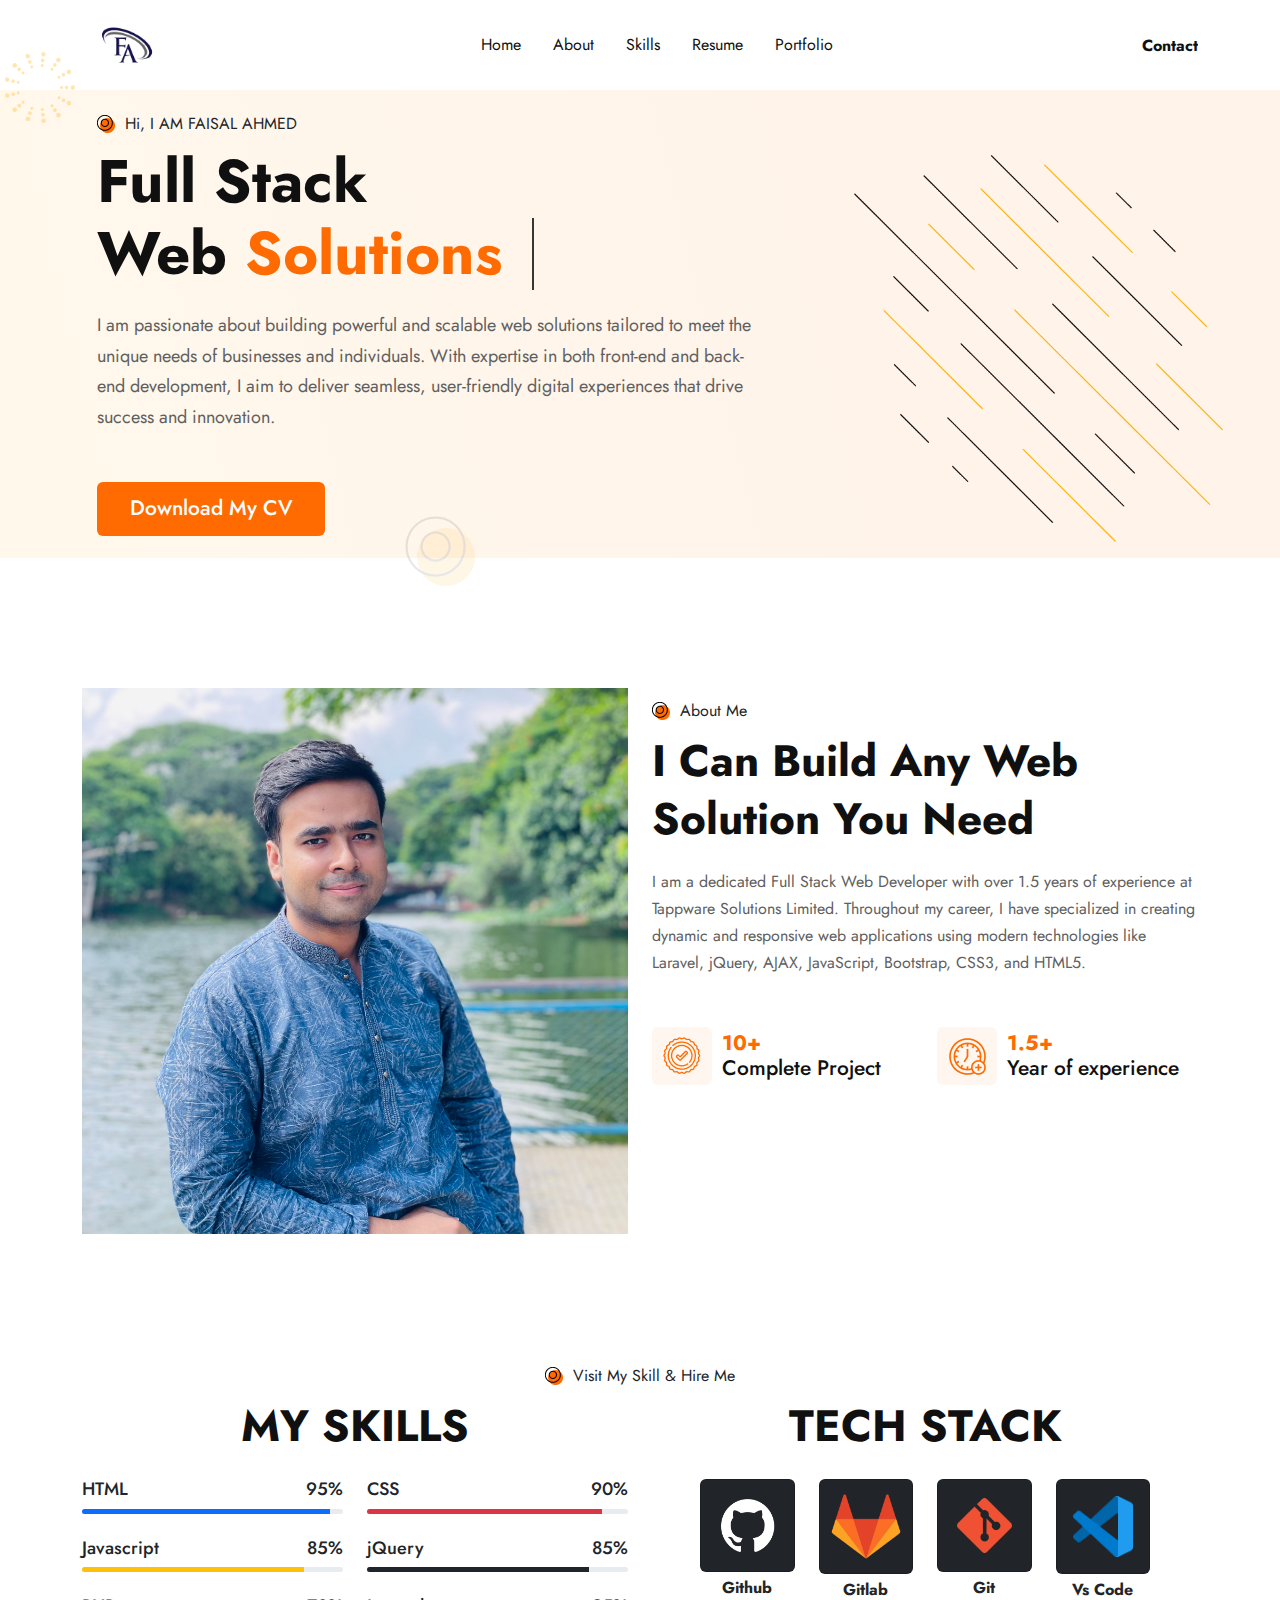
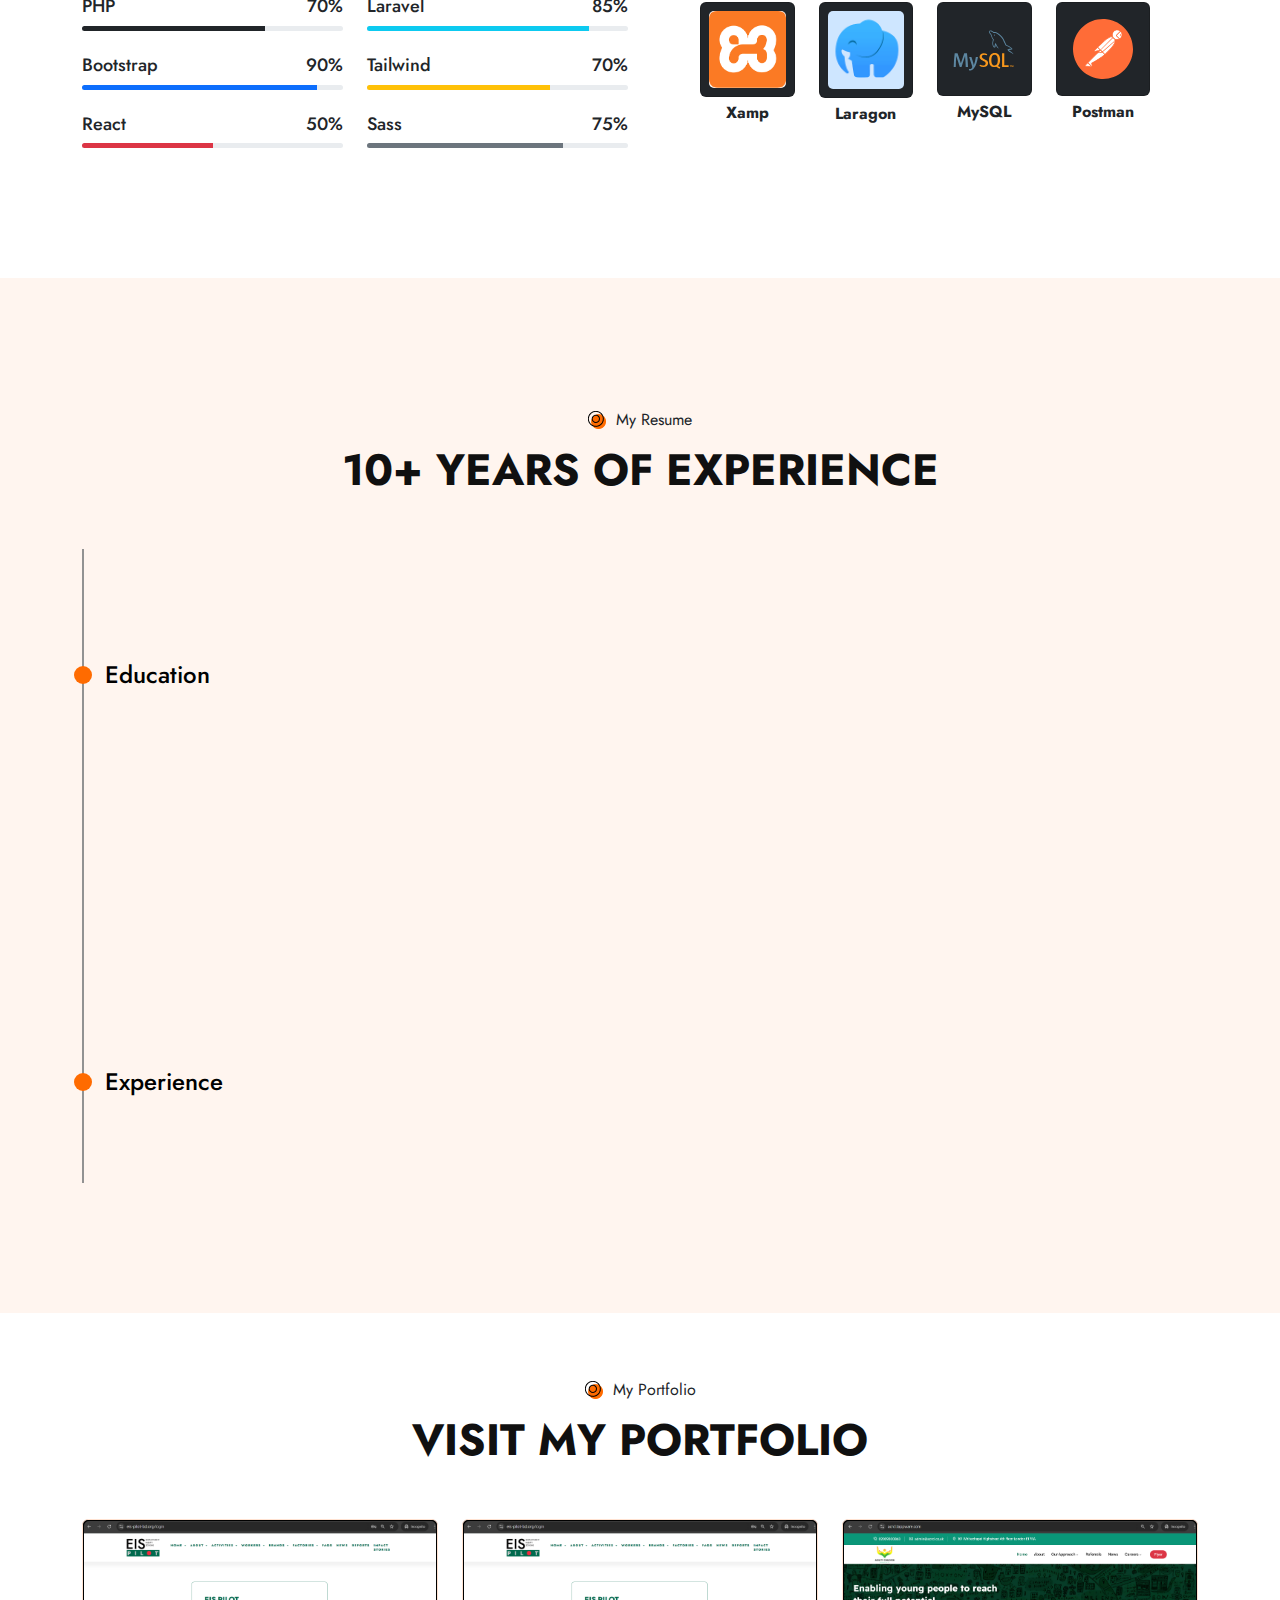
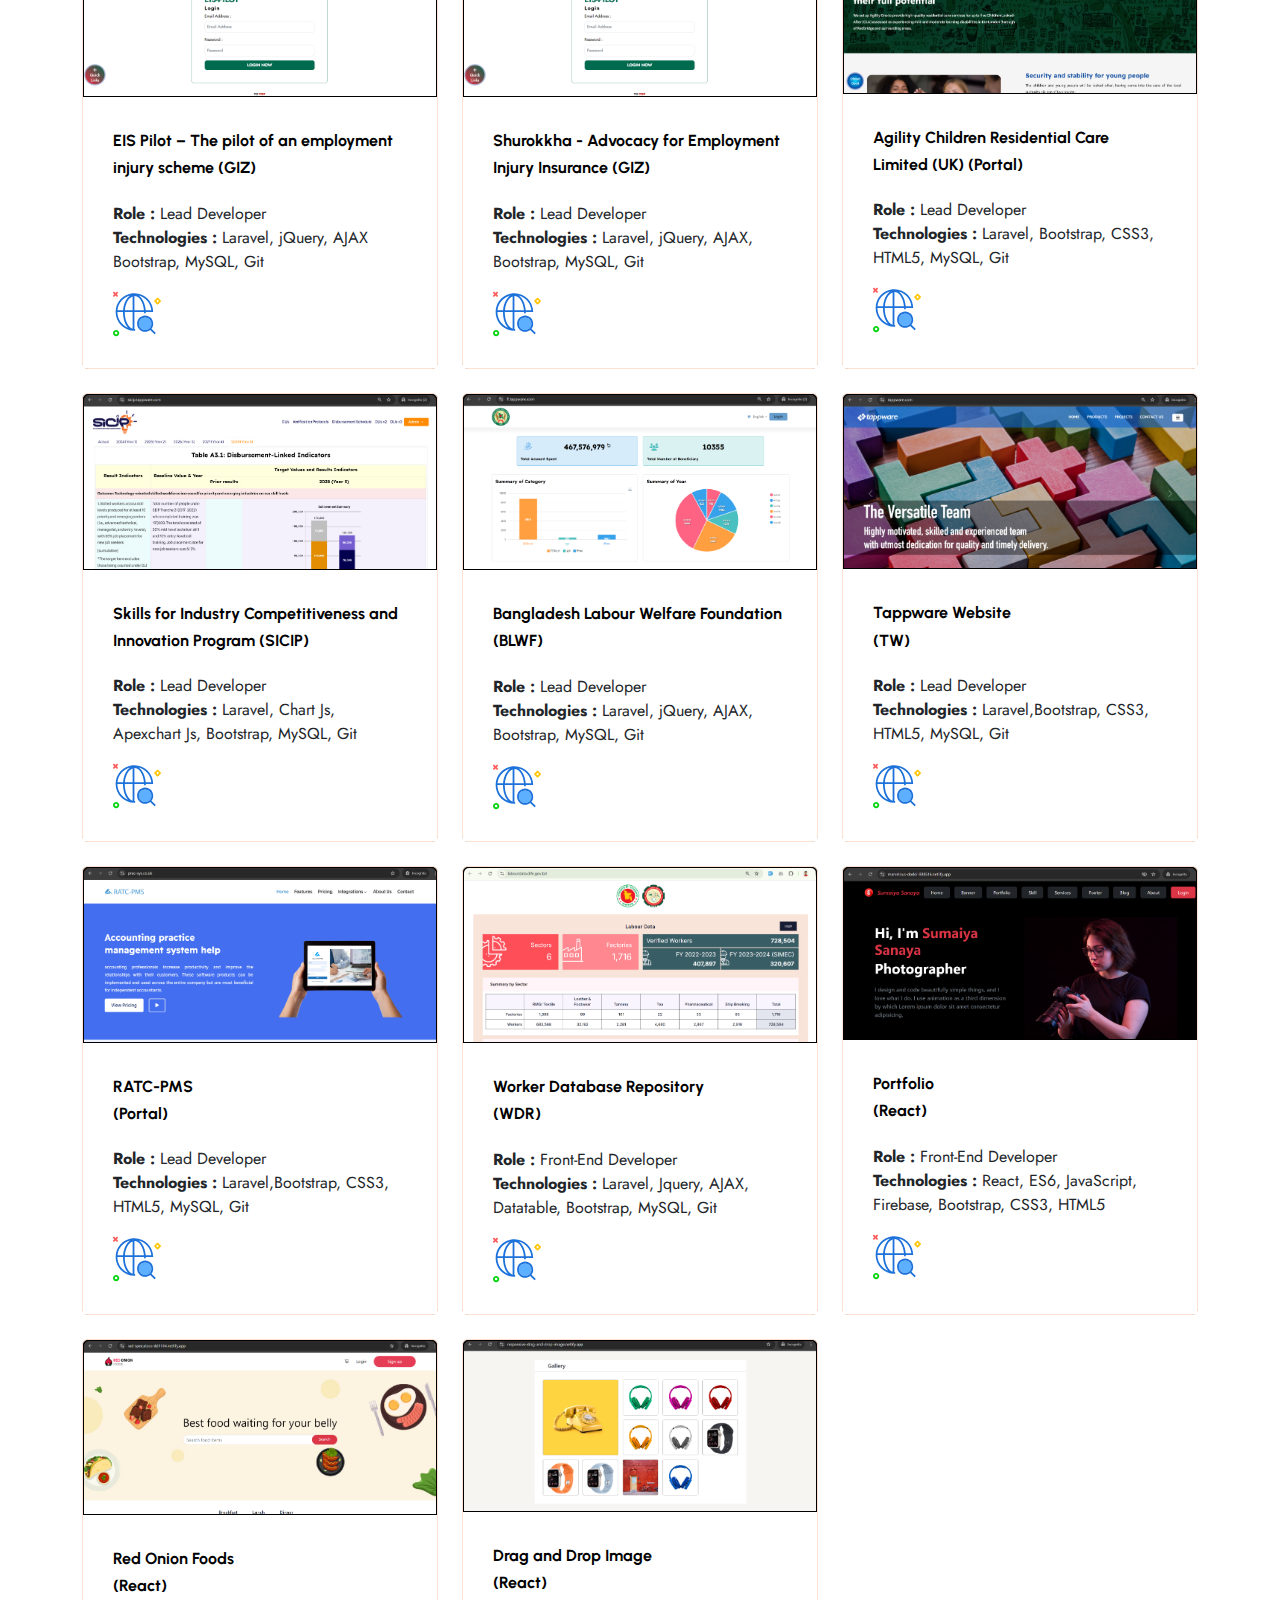
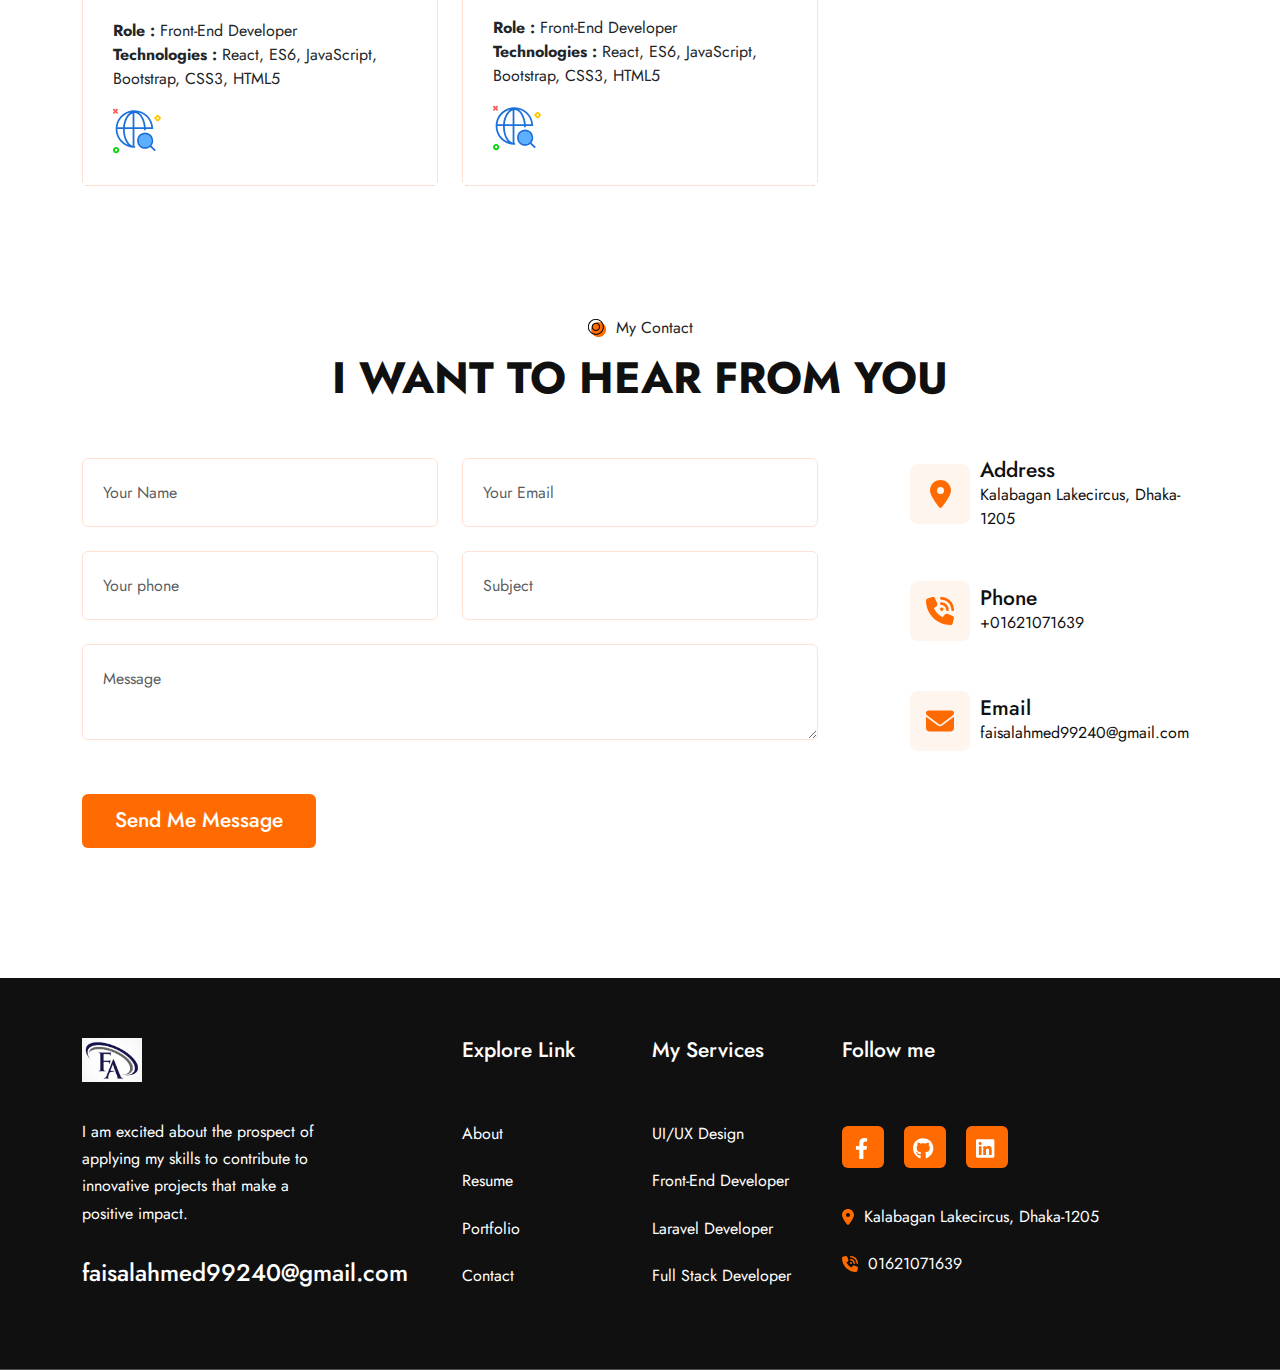
==== index.html @ 0bed949d "first commit" ====
<!DOCTYPE html>
<html lang="en">

<meta http-equiv="content-type" content="text/html;charset=utf-8" />

<head>
	<meta charset="UTF-8">
	<meta http-equiv="X-UA-Compatible" content="IE=edge">
	<meta name="viewport"
		content="width=device-width, user-scalable=no, initial-scale=1.0, maximum-scale=1.0, minimum-scale=1.0">
	<title>Faisal Ahmed</title>
	<!-- Favicon -->
	<link rel="icon" type="image/x-icon" href="/img/logo_v4.jpg">
	<!-- Fonts (google font) -->
	<link rel="preconnect" href="https://fonts.googleapis.com/">
	<link rel="preconnect" href="https://fonts.gstatic.com/" crossorigin>
	<link
		href="https://fonts.googleapis.com/css2?family=Jost:wght@200;300;400;500;600;700;800;900&amp;family=Urbanist:wght@400;500;600;700&amp;display=swap"
		rel="stylesheet">
	<!-- Bootstrap Stylesheet -->
	<link rel="stylesheet" href="css/bootstrap.min.css">
	<!-- Magnific-popup stylesheet -->
	<link rel="stylesheet" href="css/magnific-popup.css">
	<!-- Owl Carousel stylesheet -->
	<link rel="stylesheet" href="css/owl.carousel.css">
	<!-- Owl theme stylesheet -->
	<link rel="stylesheet" href="css/owl.theme.default.min.css">
	<!-- Animated headline stylesheet -->
	<link rel="stylesheet" href="css/jquery.animatedheadline.css">
	<!-- MeanMenu stylesheet -->
	<link rel="stylesheet" href="css/meanmenu.min.css">
	<!-- Imgal stylesheet -->
	<link rel="stylesheet" href="css/imgal.min.css">
	<!-- font awesome stylesheet -->
	<link rel="stylesheet" href="css/all.min.css">
	<!-- AOS stylesheet -->
	<link rel="stylesheet" href="css/aos.css">
	<!-- Normalize CSS -->
	<link rel="stylesheet" href="css/normalize.css">
	<!-- Main stylesheet -->
	<link rel="stylesheet" href="css/style.css">
	<!-- Responsive stylesheet -->
	<link rel="stylesheet" href="css/responsive.css">
</head>

<body class="home-one-body">
	<main class="home overflow-x-hidden">
		<!-- start header -->
		<header class="bg-white header">
			<!-- mobile header nav -->
			<div class="mobile-menu d-block d-md-none">
				<nav>
					<ul class="menu">
						<li><a href="#home">Home</a>
						</li>
						<li><a href="#about">About</a></li>
						<li><a href="#skills">Skills</a>
						</li>
						<li><a href="#resume">Resume</a></li>
						<li><a href="#portfolio">Portfolio</a>
						</li>
						<!-- <li><a href="#testimonial">Testimonial</a>
						</li>
						<li><a href="#blog">Blog</a>
						</li> -->
						<li><a href="#contact">Contact</a></li>
					</ul>
				</nav>
			</div>
			<div class="container d-none d-md-block">
				<div class="header-wrapper d-flex justify-content-between align-items-center">
					<div class="logo">
						<a href="index.html">
							<img src="img/logo_v5.png" alt="logo">
						</a>
					</div>
					<div class="header-menu-wrapper main-menu">
						<!-- nav menu -->
						<nav class="desktop-nav">
							<ul class="header-menu d-flex flex-row justify-content-center menu">
								<li class="px-2 px-lg-3 ">
									<a class="menu-link" href="#home">Home</a>
								</li>
								<li class="px-2 px-lg-3 ">
									<a class="menu-link" href="#about">About</a>
								</li>
								<li class="px-2 px-lg-3 ">
									<a class="menu-link" href="#skills">Skills</a>
								</li>
								<li class="px-2 px-lg-3 ">
									<a class="menu-link" href="#resume">Resume</a>
								</li>
								<li class="px-2 px-lg-3 ">
									<a class="menu-link" href="#portfolio">Portfolio</a>
								</li>
								<!-- <li class="px-2 px-lg-3 ">
									<a class="menu-link" href="#testimonial">Testimonial</a>
								</li>
								<li class="px-2 px-lg-3 ">
									<a class="menu-link" href="#blog">Blog</a>
								</li> -->
							</ul>
						</nav>
					</div>
					<!-- header button -->
					<div class="header-btn-wrapper">
						<a class="btn orange-btn btn_effect" href="#contact">
							<span class="z-1 position-relative">contact</span>
						</a>
					</div>
				</div>
			</div>
		</header>
		<!-- end header -->
		<!-- start banner -->
		<section class="home-banner position-relative">
			<div class="container-fluid custom-container">
				<div class="row">
					<div class="col-12">
						<div class="home-banner-wrapper row align-items-center">
							<div class="col-12 col-lg-6 col-xl-7 home-banner-text-col position-relative">
								<div class="sub-heading d-flex align-items-center">
									<img src="img/orangeDot.png" alt="orange-dot">
									<p>Hi, I AM FAISAL AHMED</p>
								</div>
								<div class="animate-heading">
									<h1 class="black-color h1 home-one-title ah-headline">Full Stack <br> Web <span
											class="orange-color"><span class="ah-words-wrapper">
												<b class="is-visible"> Solutions</b>
												<b>Developer</b>
											</span></span>
										<br>
									</h1>
								</div>
								<p class="h5 line-height-7 mt-20 secondary-black fw-400">
									I am passionate about building powerful and scalable web solutions tailored to meet
									the unique needs of businesses and individuals. With expertise in both front-end and
									back-end development, I aim to deliver seamless, user-friendly digital experiences
									that drive success and innovation.
								</p>
								<a class="btn_effect btn home-banner-btn orange-btn mt-50" href="/file/Faisal_Ahmed.pdf"
									download><span class="z-1 position-relative">Download My CV</span>
								</a>
								<div class="banner-particle-one-container">
									<img class="position-absolute banner-particle-one d-none d-lg-inline"
										src="img/particleOne.png" alt="banner particle one">
								</div>
								<div class="banner-particle-two-container">
									<img class="position-absolute banner-particle-two delay-one"
										src="img/particleTwo.png" alt="banner particle two">
								</div>
							</div>
							<div class="col-12 col-lg-6 col-xl-5 text-center position-relative home-banner-img-col">
								<div class="banner-particle-one-container">
									<img class="position-absolute banner-particle-one d-lg-none"
										src="img/particleOne.png" alt="banner particle one">
								</div>

								<img class="position-absolute home-banner-shape bg-move-3d"
									src="img/homeNannerShape.png" alt="banner-shape">
								<img class="img-fluid position-relative z-index-10 home-banner-img"
									src="img\bg-profile.png" alt="banner-image" style="opacity: 0;">
							</div>
						</div>
					</div>
				</div>
			</div>
		</section>
		<!-- end home-banner -->
		<!-- start about me -->
		<section id="about" class="about">
			<div class="container">
				<div class="row">
					<div class="col-12">
						<div class="row align-items-center">
							<div class="about-image-col col-12 col-lg-6 text-center">
								<div class="img-overlay mx-auto mx-lg-0">
									<img class="img-fluid" src="img\profile-picture.jpg" alt="about image">
								</div>
							</div>
							<div class="about-text-col col-12 col-lg-6">
								<div class="about-text-top">
									<div class="section-heading">
										<div class="sub-heading d-flex align-items-center">
											<img src="img/orangeDot.png" alt="orange-dot">
											<p>About Me</p>
										</div>
										<h2 class="black-color line-height-3 h2">
											I Can Build Any Web Solution You Need
										</h2>
									</div>
									<p class="secondary-black line-height-7 mt-20">
										I am a dedicated Full Stack Web Developer with over 1.5 years of experience at
										Tappware Solutions Limited. Throughout my career, I have specialized in creating
										dynamic and responsive web applications using modern technologies like Laravel,
										jQuery, AJAX, JavaScript, Bootstrap, CSS3, and HTML5.
									</p>
								</div>
								<div class="row row-mobile-margin gy-3 gy-sm-0 mt-50">
									<div class="col-12 col-sm-6 col-lg-6 d-flex align-items-center">
										<div class="mr-10">
											<img src="img/aboutIconOne.png" alt="about icon one">
										</div>
										<div class="about-complete-project">
											<h4 class="fw-700 orange-color h4"><span class="counter">10</span>+</h4>
											<h4 class="fw-500 black-color h4">Complete Project</h4>
										</div>
									</div>
									<div class="col-12 col-sm-6 col-lg-6 d-flex align-items-center">
										<div class="mr-10">
											<img src="img/aboutIconTwo.png" alt="about icon two">
										</div>
										<div class="about-years-experience">
											<h4 class="fw-700 orange-color h4"><span class="counter">1.5</span>+</h4>
											<h4 class="fw-500 black-color h4">Year of experience</h4>
										</div>
									</div>
								</div>
								<div data-aos="fade-up" data-aos-delay="0" data-aos-duration="1500"
									class="row flex-column row-mobile-margin mt-50">
									<div class="col-12 mb-0 mb-20 ">
										<div class="row">
											<div class="col-12 col-sm-6 col-lg-6">
												<div class="mb-20 d-flex align-items-center">
													<i class="fa-regular fa-square-check mr-10 h6 orange-color"></i>
													<p>Work simple and cline design</p>
												</div>
											</div>
											<div class="col-12 col-sm-6 col-lg-6">
												<div class="mb-20 d-flex align-items-center">
													<i class="fa-regular fa-square-check mr-10 h6 orange-color"></i>
													<p>Web Design Full stack</p>
												</div>
											</div>
										</div>
									</div>
									<div class="col-12">
										<div class="row">
											<div class="col-12 col-sm-6 col-lg-6">
												<div class="d-flex align-items-center mb-20">
													<i class="fa-regular fa-square-check mr-10 h6 orange-color"></i>
													<p>New idea and user friendly design</p>
												</div>
											</div>
											<div class="col-12 col-sm-6 col-lg-6">
												<div class="d-flex align-items-center">
													<i class="fa-regular fa-square-check mr-10 h6 orange-color"></i>
													<p>Unlimited Revisions</p>
												</div>
											</div>
										</div>
									</div>
								</div>
								<!-- <a data-aos="fade-up" data-aos-delay="100" data-aos-duration="1500"
									class="btn btn_effect home-banner-btn orange-btn mt-50" href="resume.html"><span
										class="position-relative z-1">Download My CV</span>
								</a> -->
							</div>
						</div>
					</div>
				</div>
			</div>
		</section>
		<!-- end about me -->
		<!-- start services -->
		<section id="skills" class="services">
			<div class="container">
				<div class="row">
					<div class="col-12">
						<div class="section-heading-middle">
							<div class="sub-heading d-flex align-items-center mx-auto">
								<img src="img/orangeDot.png" alt="orange-dot">
								<p>Visit My Skill & Hire Me</p>
							</div>

						</div>
						<!-- <div class="service-grid-container mt-50 row-mobile-margin">
							<div class="service-grid-item text-center">
								<img class="service-item-img" src="img/serviceOne.png" alt="service-img-one">
								<h3 class="h3 fw-500 service-item-heading black-color">UI/UX Design</h3>
								<p class="p service-item-paragraph secondary-black fw-400 line-height-7">
									Hen our power of choice is untrammelled and when nothing prevents our being able
								</p>
							</div>
							<div class="service-grid-item text-center">
								<img class="service-item-img" src="img/serviceTwo.png" alt="service-img-two">
								<h3 class="h3 fw-500 service-item-heading black-color">Mobile App</h3>
								<p class="p service-item-paragraph secondary-black fw-400 line-height-7">
									Hen our power of choice is untrammelled and when nothing prevents our being able
								</p>
							</div>
							<div class="service-grid-item text-center">
								<img class="service-item-img" src="img/serviceThree.png" alt="service-img-three">
								<h3 class="h3 fw-500 service-item-heading black-color">Graphic Design</h3>
								<p class="p service-item-paragraph secondary-black fw-400 line-height-7">
									Hen our power of choice is untrammelled and when nothing prevents our being able
								</p>
							</div>
							<div class="service-grid-item text-center">
								<img class="service-item-img" src="img/serviceFour.png" alt="service-img-four">
								<h3 class="h3 fw-500 service-item-heading black-color">Web Developer</h3>
								<p class="p service-item-paragraph secondary-black fw-400 line-height-7">
									Hen our power of choice is untrammelled and when nothing prevents our being able
								</p>
							</div>
							<div class="service-grid-item text-center">
								<img class="service-item-img" src="img/serviceFive.png" alt="service-img-five">
								<h3 class="h3 fw-500 service-item-heading black-color">SEO Optimisation</h3>
								<p class="p service-item-paragraph secondary-black fw-400 line-height-7">
									Hen our power of choice is untrammelled and when nothing prevents our being able
								</p>
							</div>
							<div class="service-grid-item text-center">
								<img class="service-item-img" src="img/serviceSix.png" alt="service-img-six">
								<h3 class="h3 fw-500 service-item-heading black-color">WordPress Developer</h3>
								<p class="p service-item-paragraph secondary-black fw-400 line-height-7">
									Hen our power of choice is untrammelled and when nothing prevents our being able
								</p>
							</div>
							<div class="service-grid-item text-center">
								<img class="service-item-img" src="img/serviceSeven.png" alt="service-img-seven">
								<h3 class="h3 fw-500 service-item-heading black-color">App Development</h3>
								<p class="p service-item-paragraph secondary-black fw-400 line-height-7">
									Hen our power of choice is untrammelled and when nothing prevents our being able
								</p>
							</div>
							<div class="service-grid-item text-center">
								<img class="service-item-img" src="img/serviceEight.png" alt="service-img-eight">
								<h3 class="h3 fw-500 service-item-heading black-color">Business Strategy</h3>
								<p class="p service-item-paragraph secondary-black fw-400 line-height-7">
									Hen our power of choice is untrammelled and when nothing prevents our being able
								</p>
							</div>
						</div> -->

					</div>
					<div class="col-lg-6">
						<h2 class="black-color line-height-3 h2 text-uppercase text-center">
							My Skills
						</h2>
						<div class="row">
							<div class="col-lg-6 mt-4">
								<h5 style="margin-bottom: .5rem;">HTML <span class="float-end">95%</span></h5>
								<div class="progress" style="height: 5px;">
									<div class="progress-bar" role="progressbar" aria-valuenow="95" aria-valuemin="0"
										aria-valuemax="100" style="width:95%">
										<span class="sr-only">95% Complete</span>
									</div>
								</div>
							</div>
							<div class="col-lg-6 mt-4">
								<h5 style="margin-bottom: .5rem;">CSS <span class="float-end">90%</span></h5>
								<div class="progress" style="height: 5px;">
									<div class="progress-bar bg-danger" role="progressbar" aria-valuenow="90"
										aria-valuemin="0" aria-valuemax="100" style="width:90%">
										<span class="sr-only">70% Complete</span>
									</div>
								</div>
							</div>
							<div class="col-lg-6 mt-4">
								<h5 style="margin-bottom: .5rem;">Javascript <span class="float-end">85%</span></h5>
								<div class="progress" style="height: 5px;">
									<div class="progress-bar bg-warning" role="progressbar" aria-valuenow="85"
										aria-valuemin="0" aria-valuemax="100" style="width:85%">
										<span class="sr-only">85% Complete</span>
									</div>
								</div>
							</div>
							<div class="col-lg-6 mt-4">
								<h5 style="margin-bottom: .5rem;">jQuery <span class="float-end">85%</span></h5>
								<div class="progress" style="height: 5px;">
									<div class="progress-bar  bg-dark" role="progressbar" aria-valuenow="85"
										aria-valuemin="0" aria-valuemax="100" style="width:85%">
										<span class="sr-only">85% Complete</span>
									</div>
								</div>
							</div>
							<div class="col-lg-6 mt-4">
								<h5 style="margin-bottom: .5rem;">PHP <span class="float-end">70%</span></h5>
								<div class="progress" style="height: 5px;">
									<div class="progress-bar  bg-dark" role="progressbar" aria-valuenow="70"
										aria-valuemin="0" aria-valuemax="100" style="width:70%">
										<span class="sr-only">70% Complete</span>
									</div>
								</div>
							</div>
							<div class="col-lg-6 mt-4">
								<h5 style="margin-bottom: .5rem;">Laravel <span class="float-end">85%</span></h5>
								<div class="progress" style="height: 5px;">
									<div class="progress-bar bg-info" role="progressbar" aria-valuenow="85"
										aria-valuemin="0" aria-valuemax="100" style="width:85%">
										<span class="sr-only">70% Complete</span>
									</div>
								</div>
							</div>
							<div class="col-lg-6 mt-4">
								<h5 style="margin-bottom: .5rem;">Bootstrap <span class="float-end">90%</span></h5>
								<div class="progress" style="height: 5px;">
									<div class="progress-bar" role="progressbar" aria-valuenow="90" aria-valuemin="0"
										aria-valuemax="100" style="width:90%">
										<span class="sr-only">70% Complete</span>
									</div>
								</div>
							</div>
							<div class="col-lg-6 mt-4">
								<h5 style="margin-bottom: .5rem;">Tailwind <span class="float-end">70%</span></h5>
								<div class="progress" style="height: 5px;">
									<div class="progress-bar bg-warning" role="progressbar" aria-valuenow="70"
										aria-valuemin="0" aria-valuemax="100" style="width:70%">
										<span class="sr-only">70% Complete</span>
									</div>
								</div>
							</div>
							<div class="col-lg-6 mt-4">
								<h5 style="margin-bottom: .5rem;">React <span class="float-end">50%</span></h5>
								<div class="progress" style="height: 5px;">
									<div class="progress-bar bg-danger" role="progressbar" aria-valuenow="50"
										aria-valuemin="0" aria-valuemax="100" style="width:50%">
										<span class="sr-only">50% Complete</span>
									</div>
								</div>
							</div>
							<div class="col-lg-6 mt-4">
								<h5 style="margin-bottom: .5rem;">Sass <span class="float-end">75%</span></h5>
								<div class="progress" style="height: 5px;">
									<div class="progress-bar bg-secondary" role="progressbar" aria-valuenow="75"
										aria-valuemin="0" aria-valuemax="100" style="width:75%">
										<span class="sr-only">75% Complete</span>
									</div>
								</div>
							</div>
						</div>
					</div>

					<div class="col-lg-6">
						<h2 class="black-color line-height-3 h2 text-uppercase text-center">
							Tech Stack
						</h2>
						<div class="row px-5 pt-4">
							<div class="col-3">
								<div class="card  bg-dark text-white p-2">
									<img src="/img/tech/githublogo.png" class="card-img" alt="...">
								</div>
								<p class="text-center fw-bold pt-1">Github</p>
							</div>
							<div class="col-3">
								<div class="card  bg-dark text-white p-2">
									<img src="/img/tech/gitlab-logo.png" class="card-img" alt="...">
								</div>
								<p class="text-center fw-bold pt-1">Gitlab</p>
							</div>
							<div class="col-3">
								<div class="card  bg-dark text-white p-2">
									<img src="/img/tech/gitlogo.png" class="card-img" alt="...">
								</div>
								<p class="text-center fw-bold pt-1">Git</p>
							</div>
							<div class="col-3">
								<div class="card  bg-dark text-white p-3">
									<img src="/img/tech/visual_studio.png" class="card-img" alt="..." width="50%">
								</div>
								<p class="text-center fw-bold pt-1">Vs Code</p>
							</div>
							<div class="col-3">
								<div class="card  bg-dark text-white p-2">
									<img src="/img/tech/xamp.png" class="card-img" alt="..." width="50%">
								</div>
								<p class="text-center fw-bold pt-1">Xamp</p>
							</div>
							<div class="col-3">
								<div class="card  bg-dark text-white p-2">
									<img src="/img/tech/laragon.png" class="card-img" alt="..." width="50%">
								</div>
								<p class="text-center fw-bold pt-1">Laragon</p>
							</div>
							<div class="col-3">
								<div class="card  bg-dark text-white p-1">
									<img src="/img/tech/mysql-logo.svg" class="card-img" alt="..." width="50%">
								</div>
								<p class="text-center fw-bold pt-1">MySQL</p>
							</div>
							<div class="col-3">
								<div class="card  bg-dark text-white p-3">
									<img src="/img/tech/postman-icon.svg" class="card-img" alt="..." width="50%">
								</div>
								<p class="text-center fw-bold pt-1">Postman</p>
							</div>
						</div>
					</div>

				</div>
			</div>
		</section>
		<!-- end services -->
		<!-- start resume -->
		<section id="resume" class="resume">
			<div class="container">
				<div class="row">
					<div class="col-12">
						<div class="resume-wrapper">
							<div class="section-heading-middle">
								<div class="sub-heading d-flex align-items-center mx-auto">
									<img src="img/orangeDot.png" alt="orange-dot">
									<p>My Resume</p>
								</div>
								<h2 class="black-color line-height-3 h2 text-uppercase text-center">
									10+ YEARS OF EXPERIENCE
								</h2>
							</div>
							<div class="row mt-50 row-mobile-margin">
								<div class="col-12 col-lg-2">
									<div
										class="resume-topics h-100 flex-column justify-content-center position-relative">
										<h3
											class="h3 line-height-3 resume-topic-item resume-topic-one fw-500 text-black position-absolute">
											Education</h3>
										<!-- <h3
											class="h3 line-height-3 resume-topic-item resume-topic-two fw-500 text-black position-absolute">
											Software Skills
										</h3> -->
										<h3
											class="h3 line-height-3 resume-topic-item resume-topic-three fw-500 text-black position-absolute">
											Experience</h3>
									</div>
								</div>
								<div class="col-12 col-lg-10">
									<!-- resume education row -->
									<div data-aos="fade-up" data-aos-delay="100" data-aos-duration="800"
										class="resume-education bg-white">
										<div class="row">
											<!-- education first column -->
											<div class="col-lg-4 resume-first-item">
												<h4 class="h4 text-black fw-500">
													BSc in Computer Science
												</h4>
												<p class=" secondary-black fw-400 line-height-7 mt-10">
													Daffodil International University (2018 - 2022)
												</p>
												<p class=" secondary-black fw-400 line-height-7 mt-20">
													Built a solid foundation in software development and algorithms.
												</p>
											</div>
											<!-- education second column -->
											<div class="col-lg-4 resume-second-item">
												<h4 class="h4 text-black fw-500">
													Higher Secondary School Certificate
												</h4>
												<p class="p secondary-black fw-400 line-height-7 mt-10">
													Govt. Science College <br> (2015 - 2017)
												</p>
												<p class="p secondary-black fw-400 line-height-7 mt-20">
													Focused on science, building a strong foundation in mathematics and
													physics.
												</p>
											</div>
											<!-- education third column -->
											<div class="col-lg-4 resume-third-item">
												<h4 class="h4 text-black fw-500">
													Secondary School Certificate
												</h4>
												<p class="p secondary-black fw-400 line-height-7 mt-10">
													BCSIR High School <br> (2006 - 2015)
												</p>
												<p class="p secondary-black fw-400 line-height-7 mt-20">
													Focused on core subjects, developing skills in science and
													mathematics.
												</p>
											</div>
										</div>
									</div>

									<!-- resume experience row -->
									<div data-aos="fade-up" data-aos-delay="300" data-aos-duration="800"
										class="resume-education mt-4 bg-white">
										<div class="row">
											<!-- experience first column -->
											<div class="col-lg-4 resume-first-item">
												<h4 class="h4 text-black fw-500">
													Software Engineer <br> ( 2024 - present )
												</h4>
												<p class="p secondary-black fw-400 line-height-7 mt-20">
													I independently complete web development projects using PHP,
													Laravel, AJAX, jQuery, Git, Bootstrap, CSS3 and HTML5.
												</p>
											</div>
											<!-- experience second column -->
											<div class="col-lg-4 resume-second-item">
												<h4 class="h4 text-black fw-500">
													Jr. Software Engineer <br> ( 2022 - 2023 )
												</h4>
												<p class="p secondary-black fw-400 line-height-7 mt-20">
													Worked closely with a senior software engineers to build web
													applications, contributing to both front-end and
													back-end development.
												</p>

											</div>
											<!-- experience third column -->
											<div class="col-lg-4 resume-third-item">
												<h4 class="h4 text-black fw-500">
													Courses <br> (2022)
												</h4>

												<p class="p secondary-black fw-400 line-height-7 mt-20">
													Completed comprehensive web development courses with Jhankar Mahbub
													at Programming Hero, gaining expertise in Bootstrap, Tailwind,
													JavaScript, and React.
												</p>
											</div>
										</div>
									</div>
								</div>
							</div>
						</div>
					</div>
				</div>
			</div>
		</section>


		<section id="portfolio" class="blogs">
			<div class="container">
				<div class="row">
					<div class="col-12">
						<div class="blogs-wrapper">
							<div class="section-heading-middle">
								<div class="sub-heading d-flex align-items-center mx-auto">
									<img src="img/orangeDot.png" alt="orange-dot">
									<p>My Portfolio</p>
								</div>
								<h2 class="black-color line-height-3 h2 text-uppercase text-center">
									VISIT MY PORTFOLIO
								</h2>
							</div>
							<div class="blogs-container row-mobile-margin mt-50">

								<div class="card p-0 blog-card">

									<div data-bs-toggle="modal" data-bs-target="#blogModalOne" class="img-overlay">
										<img src="/img/project/eis-pilot-project.png"
											class="card-img-top img-fluid blog-card-img" alt="blog image"
											style="border: 1px solid black;">
									</div>

									<div class="card-body blog-card-body" style="background-color: white;">


										<p style="font-weight: 700;color:black;"
											class="p font-urbanist line-height-7 blog-card-date fw-400 mb-20">EIS Pilot
											– The pilot of an
											employment injury scheme (GIZ)
										</p>


										<p><span class="fw-bold">Role : </span>Lead Developer</p>
										<p><span class="fw-bold">Technologies : </span> Laravel, jQuery, AJAX Bootstrap,
											MySQL, Git</p>
										<a href="https://eis-pilot-bd.org/" target="_blank">
											<img class="mt-3" src="/img/project/web-search.svg"
												alt="Playstore redirect button">
										</a>
									</div>
								</div>
								<div class="card p-0 blog-card">

									<div data-bs-toggle="modal" data-bs-target="#blogModalOne" class="img-overlay">
										<img src="/img/project/eis-pilot-project.png"
											class="card-img-top img-fluid blog-card-img" alt="blog image"
											style="border: 1px solid black;">
									</div>

									<div class="card-body blog-card-body" style="background-color: white;">

										<p style="font-weight: 700;color:black;"
											class="p font-urbanist line-height-7 blog-card-date fw-400 mb-20">
											Shurokkha - Advocacy for
											Employment Injury Insurance (GIZ)
										</p>


										<p><span class="fw-bold">Role : </span>Lead Developer</p>
										<p><span class="fw-bold">Technologies : </span> Laravel, jQuery, AJAX,
											Bootstrap,
											MySQL, Git</p>
										<a href="https://shurokkha.com.bd/" target="_blank">
											<img class="mt-3" src="/img/project/web-search.svg"
												alt="Playstore redirect button">
										</a>
									</div>
								</div>
								<div class="card p-0 blog-card">

									<div data-bs-toggle="modal" data-bs-target="#blogModalOne" class="img-overlay">
										<img src="/img/project/agility-project_v3.png"
											class="card-img-top img-fluid blog-card-img" alt="blog image"
											style="border: 1px solid black;">
									</div>

									<div class="card-body blog-card-body" style="background-color: white;">

										<p style="font-weight: 700;color:black;"
											class="p font-urbanist line-height-7 blog-card-date fw-400 mb-20">
											Agility Children Residential Care Limited (UK) (Portal)
										</p>


										<p><span class="fw-bold">Role : </span>Lead Developer</p>
										<p><span class="fw-bold">Technologies : </span> Laravel, Bootstrap, CSS3, HTML5,
											MySQL, Git</p>
										<a href="https://acrcl.tappware.com/" target="_blank">
											<img class="mt-3" src="/img/project/web-search.svg"
												alt="Playstore redirect button">
										</a>
									</div>
								</div>
								<div class="card p-0 blog-card">

									<div data-bs-toggle="modal" data-bs-target="#blogModalOne" class="img-overlay">
										<img src="/img/project/sicip-project.png"
											class="card-img-top img-fluid blog-card-img" alt="blog image"
											style="border: 1px solid black;">
									</div>

									<div class="card-body blog-card-body" style="background-color: white;">

										<p style="font-weight: 700;color:black;"
											class="p font-urbanist line-height-7 blog-card-date fw-400 mb-20">
											Skills for Industry Competitiveness and Innovation Program (SICIP)
										</p>


										<p><span class="fw-bold">Role : </span>Lead Developer</p>
										<p><span class="fw-bold">Technologies : </span> Laravel, Chart Js, Apexchart Js,
											Bootstrap,
											MySQL, Git</p>
										<a href="https://sicip.tappware.com/login" target="_blank">
											<img class="mt-3" src="/img/project/web-search.svg"
												alt="Playstore redirect button">
										</a>
									</div>
								</div>
								<div class="card p-0 blog-card">

									<div data-bs-toggle="modal" data-bs-target="#blogModalOne" class="img-overlay">
										<img src="/img/project/labour-project.png"
											class="card-img-top img-fluid blog-card-img" alt="blog image"
											style="border: 1px solid black;">
									</div>

									<div class="card-body blog-card-body" style="background-color: white;">

										<p style="font-weight: 700;color:black;"
											class="p font-urbanist line-height-7 blog-card-date fw-400 mb-20">
											Bangladesh Labour Welfare Foundation <br> (BLWF)
										</p>


										<p><span class="fw-bold">Role : </span>Lead Developer</p>
										<p><span class="fw-bold">Technologies : </span> Laravel, jQuery, AJAX,
											Bootstrap,
											MySQL, Git</p>
										<a href="https://lf.tappware.com/" target="_blank">
											<img class="mt-3" src="/img/project/web-search.svg"
												alt="Playstore redirect button">
										</a>
									</div>

								</div>
								<div class="card p-0 blog-card">

									<div data-bs-toggle="modal" data-bs-target="#blogModalOne" class="img-overlay">
										<img src="/img/project/tappware-project.png"
											class="card-img-top img-fluid blog-card-img" alt="blog image"
											style="border: 1px solid black;">
									</div>

									<div class="card-body blog-card-body" style="background-color: white;">

										<p style="font-weight: 700;color:black;"
											class="p font-urbanist line-height-7 blog-card-date fw-400 mb-20">
											Tappware Website <br> (TW)
										</p>


										<p><span class="fw-bold">Role : </span>Lead Developer</p>
										<p><span class="fw-bold">Technologies : </span> Laravel,Bootstrap, CSS3, HTML5,
											MySQL, Git</p>
										<a href="https://tappware.com/" target="_blank">
											<img class="mt-3" src="/img/project/web-search.svg"
												alt="Playstore redirect button">
										</a>
									</div>

								</div>
								<div class="card p-0 blog-card">

									<div data-bs-toggle="modal" data-bs-target="#blogModalOne" class="img-overlay">
										<img src="/img/project/pms-portal-project.png"
											class="card-img-top img-fluid blog-card-img" alt="blog image"
											style="border: 1px solid black;">
									</div>

									<div class="card-body blog-card-body" style="background-color: white;">

										<p style="font-weight: 700;color:black;"
											class="p font-urbanist line-height-7 blog-card-date fw-400 mb-20">
											RATC-PMS <br> (Portal)
										</p>


										<p><span class="fw-bold">Role : </span>Lead Developer</p>
										<p><span class="fw-bold">Technologies : </span> Laravel,Bootstrap, CSS3, HTML5,
											MySQL, Git</p>
										<a href="https://prac-sys.co.uk/" target="_blank">
											<img class="mt-3" src="/img/project/web-search.svg"
												alt="Playstore redirect button">
										</a>
									</div>

								</div>
								<div class="card p-0 blog-card">

									<div data-bs-toggle="modal" data-bs-target="#blogModalOne" class="img-overlay">
										<img src="/img/project/labour-data-project.png"
											class="card-img-top img-fluid blog-card-img" alt="blog image"
											style="border: 1px solid black;">
									</div>

									<div class="card-body blog-card-body" style="background-color: white;">

										<p style="font-weight: 700;color:black;"
											class="p font-urbanist line-height-7 blog-card-date fw-400 mb-20">
											Worker Database Repository <br> (WDR)
										</p>


										<p><span class="fw-bold">Role : </span>Front-End Developer</p>
										<p><span class="fw-bold">Technologies : </span> Laravel, Jquery, AJAX,
											Datatable, Bootstrap,
											MySQL, Git</p>
										<a href="https://labourdata.dife.gov.bd/" target="_blank">
											<img class="mt-3" src="/img/project/web-search.svg"
												alt="Playstore redirect button">
										</a>
									</div>

								</div>
								<div class="card p-0 blog-card">

									<div data-bs-toggle="modal" data-bs-target="#blogModalOne" class="img-overlay">
										<img src="/img/project/portfolio-project.png"
											class="card-img-top img-fluid blog-card-img" alt="blog image"
											style="border: 1px solid black;">
									</div>

									<div class="card-body blog-card-body" style="background-color: white;">

										<p style="font-weight: 700;color:black;"
											class="p font-urbanist line-height-7 blog-card-date fw-400 mb-20">
											Portfolio <br>
											(React)
										</p>


										<p><span class="fw-bold">Role : </span>Front-End Developer</p>
										<p><span class="fw-bold">Technologies : </span>React, ES6, JavaScript, Firebase, Bootstrap, CSS3, HTML5</p>
										<a href="https://marvelous-dodol-988516.netlify.app/" target="_blank">
											<img class="mt-3" src="/img/project/web-search.svg"
												alt="Playstore redirect button">
										</a>
									</div>

								</div>
								<div class="card p-0 blog-card">

									<div data-bs-toggle="modal" data-bs-target="#blogModalOne" class="img-overlay">
										<img src="/img/project/restaurent.png"
											class="card-img-top img-fluid blog-card-img" alt="blog image"
											style="border: 1px solid black;">
									</div>

									<div class="card-body blog-card-body" style="background-color: white;">

										<p style="font-weight: 700;color:black;"
											class="p font-urbanist line-height-7 blog-card-date fw-400 mb-20">
											Red Onion Foods<br>
											(React)
										</p>


										<p><span class="fw-bold">Role : </span>Front-End Developer</p>
										<p><span class="fw-bold">Technologies : </span>React, ES6, JavaScript, Bootstrap, CSS3, HTML5</p>
										<a href="https://rad-speculoos-dd1104.netlify.app/" target="_blank">
											<img class="mt-3" src="/img/project/web-search.svg"
												alt="Playstore redirect button">
										</a>
									</div>

								</div>
								<div class="card p-0 blog-card">

									<div data-bs-toggle="modal" data-bs-target="#blogModalOne" class="img-overlay">
										<img src="/img/project/drag-and-drop.png"
											class="card-img-top img-fluid blog-card-img" alt="blog image"
											style="border: 1px solid black;">
									</div>

									<div class="card-body blog-card-body" style="background-color: white;">

										<p style="font-weight: 700;color:black;"
											class="p font-urbanist line-height-7 blog-card-date fw-400 mb-20">
											Drag and Drop Image <br>
											(React)
										</p>


										<p><span class="fw-bold">Role : </span>Front-End Developer</p>
										<p><span class="fw-bold">Technologies : </span>React, ES6, JavaScript, Bootstrap, CSS3, HTML5</p>
										<a href="https://responsive-drag-and-drop-image.netlify.app/" target="_blank">
											<img class="mt-3" src="/img/project/web-search.svg"
												alt="Playstore redirect button">
										</a>
									</div>

								</div>

							</div>
						</div>
					</div>
				</div>
			</div>
		</section>


		<section id="contact" class="home-contact">
			<div class="container">
				<div class="row">
					<div class="col-12">
						<div class="home-contact-wrapper">
							<div class="section-heading-middle">
								<div class="sub-heading d-flex align-items-center mx-auto">
									<img src="img/orangeDot.png" alt="orange-dot">
									<p>My Contact</p>
								</div>
								<h2 class="black-color line-height-3 h2 text-uppercase text-center">
									I WANT TO HEAR FROM YOU
								</h2>
							</div>
							<div class="home-contact-info-container row row-mobile-margin mt-50 align-items-start">
								<div class="col-12 col-md-8">
									<form>
										<div class="row g-4">
											<div class="col-12 col-sm-6">
												<input type="text" class="form-control home-contact-input"
													placeholder="Your Name">
											</div>
											<div class="col-12 col-sm-6">
												<input type="email" class="form-control home-contact-input"
													placeholder="Your Email">
											</div>
											<div class="col-12 col-sm-6">
												<input type="tel" class="form-control home-contact-input"
													placeholder="Your phone">
											</div>
											<div class="col-12 col-sm-6">
												<input type="text" class="form-control home-contact-input"
													placeholder="Subject">
											</div>
											<div class="col-12">
												<textarea placeholder="Message"
													class="form-control home-contact-input"></textarea>
											</div>
											<div class="col-12">
												<div class="col-12">
													<button type="submit"
														class="btn orange-btn btn_effect row-mobile-margin mt-30"><span
															class="z-1 position-relative">Send Me
															Message</span></button>
												</div>
											</div>
										</div>
									</form>
								</div>
								<div class="col-12 col-md-4 home-contact-icon-container">
									<div class="row row-mobile-margin gy-3 gy-sm-0">
										<div class="col-12 d-flex align-items-center">
											<div class="mr-10">
												<div class="light-orange-bg-icon">
													<i class="fa-solid fa-location-dot orange-color"></i>
												</div>
											</div>
											<div class="about-complete-project">
												<h4 class="fw-500 black-color h4">Address</h4>
												<p class="fw-400 secondary-black">
													<a href="geo:377749">
														Kalabagan Lakecircus, Dhaka-1205
													</a>
												</p>
											</div>
										</div>
										<div class="col-12 d-flex align-items-center row-mobile-margin mt-50">
											<div class="mr-10">
												<div class="light-orange-bg-icon">
													<i class="fa-solid fa-phone-volume orange-color"></i>
												</div>
											</div>
											<div class="about-years-experience">
												<h4 class="fw-500 black-color h4">Phone</h4>
												<p class="fw-400 secondary-black">
													<a href="tel:01621071639">+01621071639</a>
												</p>
											</div>
										</div>
										<div class="col-12 d-flex align-items-center row-mobile-margin mt-50">
											<div class="mr-10">
												<div class="light-orange-bg-icon">
													<i class="fa-solid fa-envelope orange-color"></i>
												</div>
											</div>
											<div class="about-years-experience">
												<h4 class="fw-500 black-color h4">Email</h4>
												<p class="fw-400 secondary-black">
													<a href="mailto:faisalahmed99240@gmail.com">
														faisalahmed99240@gmail.com
													</a>
												</p>
											</div>
										</div>
									</div>
								</div>
							</div>
						</div>
					</div>
				</div>
			</div>
		</section>


		<section class="footer">
			<div class="footer-wrapper">
				<div class="footer-top">
					<div class="container">
						<div class="row">
							<div class="col-12 col-sm-6 col-lg-4 mt-5 mt-lg-0">
								<div class="footer-col-one">
									<img src="/img/logo_v4.jpg" class="footer-logo" alt="footer logo"
										style="width: 60px;">
									<p class="p text-white line-height-7 mb-30 footer-col-one-texts">
										I am excited about the prospect of applying my skills to
										contribute to innovative projects that make a positive impact.
									</p>
									<h3 class="h3 fw-500 line-height-3 text-white fw-500">
										faisalahmed99240@gmail.com
									</h3>
								</div>
							</div>
							<div class="col-6 col-sm-6 col-lg-2 mt-5 mt-lg-0">
								<h4 class="h4 fw-500 text-white">
									Explore Link
								</h4>
								<div class="footer-col-links">
									<ul class="footer-col-link-container">
										<li class="footer-link-item">
											<a class="fw-400 p line-height-7 text-white" href="#about">About</a>
										</li>
										<li class="footer-link-item">
											<a class="fw-400 p line-height-7 text-white" href="#resume">Resume</a>
										</li>
										<li class="footer-link-item">
											<a class="fw-400 p line-height-7 text-white" href="#portfolio">Portfolio</a>
										</li>
										<li class="footer-link-item">
											<a class="fw-400 p line-height-7 text-white" href="#contact">Contact</a>
										</li>
									</ul>
								</div>
							</div>
							<div class="col-6 col-sm-6 col-lg-2 mt-5 mt-lg-0">
								<h4 class="h4 fw-500 text-white">
									My Services
								</h4>
								<div class="footer-col-links">
									<ul class="footer-col-link-container">
										<li class="footer-link-item">
											<a class="fw-400 p line-height-7 text-white" href="#services">UI/UX
												Design</a>
										</li>
										<li class="footer-link-item">
											<a class="fw-400 p line-height-7 text-white" href="#services">Front-End
												Developer</a>
										</li>
										<li class="footer-link-item">
											<a class="fw-400 p line-height-7 text-white" href="#services">Laravel
												Developer</a>
										</li>
										<li class="footer-link-item">
											<a class="fw-400 p line-height-7 text-white" href="#services">Full Stack
												Developer</a>
										</li>
									</ul>
								</div>
							</div>
							<div class="col-12 col-sm-6 col-lg-4 mt-5 mt-lg-0">
								<h4 class="h4 fw-500 text-white">
									Follow me
								</h4>
								<div class="footer-social-media">
									<ul class="footer-social-container d-flex align-items-center mb-35">
										<li class="footer-social-item-2">
											<a href="https://www.facebook.com/profile.php?id=100034532810124"
												target="_blank">
												<div class="orange-bg-icon">
													<i class="fa-brands fa-facebook-f text-white h4"></i>
												</div>
											</a>
										</li>
										<li class="footer-social-item-2">
											<a href="https://github.com/uthe99240" target="_blank">
												<div class="orange-bg-icon">
													<i class="fa-brands fa-github text-white h4"></i>
												</div>
											</a>
										</li>
										<li class="footer-social-item-2">
											<a href="https://www.linkedin.com/in/faisal-ahmed-570383241/"
												target="_blank">
												<div class="orange-bg-icon">
													<i class="fa-brands fa-linkedin  text-white h4"></i>
												</div>
											</a>
										</li>
										<!-- <li class="footer-social-item-2">
											<a href="https://www.behance.net/">
												<div class="orange-bg-icon">
													<i class="fa-brands fa-behance text-white h4"></i>
												</div>
											</a>
										</li> -->
									</ul>
								</div>
								<div class="footer-contact">
									<div class="footer-contact-item d-flex align-items-center mb-20">
										<i class="fa-solid fa-location-dot footer-contact-icon mr-10 orange-color"></i>
										<p class="p text-white line-height-7 fw-400">
											Kalabagan Lakecircus, Dhaka-1205
										</p>
									</div>
									<div class="footer-contact-item d-flex align-items-center mb-20">
										<i class="fa-solid fa-phone-volume footer-contact-icon mr-10 orange-color"></i>
										<p class="p text-white line-height-7 fw-400">
											01621071639
										</p>
									</div>
								</div>
							</div>
						</div>
					</div>
				</div>
			</div>
		</section>

	</main>


	<div class="loader-mask">
		<div class="loader">
			<div></div>
			<div></div>
		</div>
	</div>

	<!-- Jquery script -->
	<script src="js/jquery-3.6.4.min.js"></script>
	<!-- Bootstrap Script -->
	<script src="js/bootstrap.min.js"></script>
	<!-- Magnific-popup script -->
	<script src="js/jquery.magnific-popup.min.js"></script>
	<!-- Owl carousel script -->
	<script src="js/owl.carousel.min.js"></script>
	<!-- MeanMenu script -->
	<script src="js/jquery.meanmenu.js"></script>
	<!-- Line progressbar script -->
	<script src="js/jquery.lineProgressbar.js"></script>
	<!-- Multi animated counter -->
	<script src="js/multi-animated-counter.js"></script>
	<!-- One page nav script -->
	<script src="js/onepageNav.js"></script>
	<!-- font awesome script -->
	<script src="js/all.min.js"></script>
	<!-- AOS script -->
	<script src="js/aos.js"></script>
	<!-- Animated headline script -->
	<script src="js/jquery.animatedheadline.min.js"></script>
	<!-- mixitup -->
	<script src="js/mixitup.min.js"></script>
	<!-- jQuery Counterup -->
	<script src="js/jquery.waypoints.min.js"></script>
	<script src="js/jquery.counterup.min.js"></script>
	<!-- Main JS script -->
	<script src="js/main.js"></script>
</body>

</html>
---- css/imgal.min.css ----
.imgal-container{line-height:0;-webkit-column-count:5;-webkit-column-gap:0;-moz-column-count:5;-moz-column-gap:0;column-count:5;column-gap:0}.imgal-img{width:100%;height:auto;transition:filter .2s}.imgal-img:hover{-webkit-filter:opacity(80%);filter:opacity(80%);cursor:pointer}.imgal-modal{margin:auto;position:absolute;top:0;left:0;bottom:0;right:0;background-color:#000;color:#fff;vertical-align:middle;height:100vh;width:100vw}#imgal-modal-close{display:inline;font-size:2rem;position:absolute;top:1rem;right:1.5rem;cursor:pointer}.imgal-modal-img{width:100%;height:100%;object-fit:contain}@media only screen and (max-width:768px){.imgal-container{line-height:0;-webkit-column-count:2;-webkit-column-gap:0;-moz-column-count:2;-moz-column-gap:0;column-count:2;column-gap:0}}@media only screen and (min-width:768px){.imgal-container{line-height:0;-webkit-column-count:3;-webkit-column-gap:0;-moz-column-count:3;-moz-column-gap:0;column-count:3;column-gap:0}}@media only screen and (min-width:992px){.imgal-container{line-height:0;-webkit-column-count:4;-webkit-column-gap:0;-moz-column-count:4;-moz-column-gap:0;column-count:4;column-gap:0}}@media only screen and (min-width:1200px){.imgal-container{line-height:0;-webkit-column-count:5;-webkit-column-gap:0;-moz-column-count:5;-moz-column-gap:0;column-count:5;column-gap:0}}
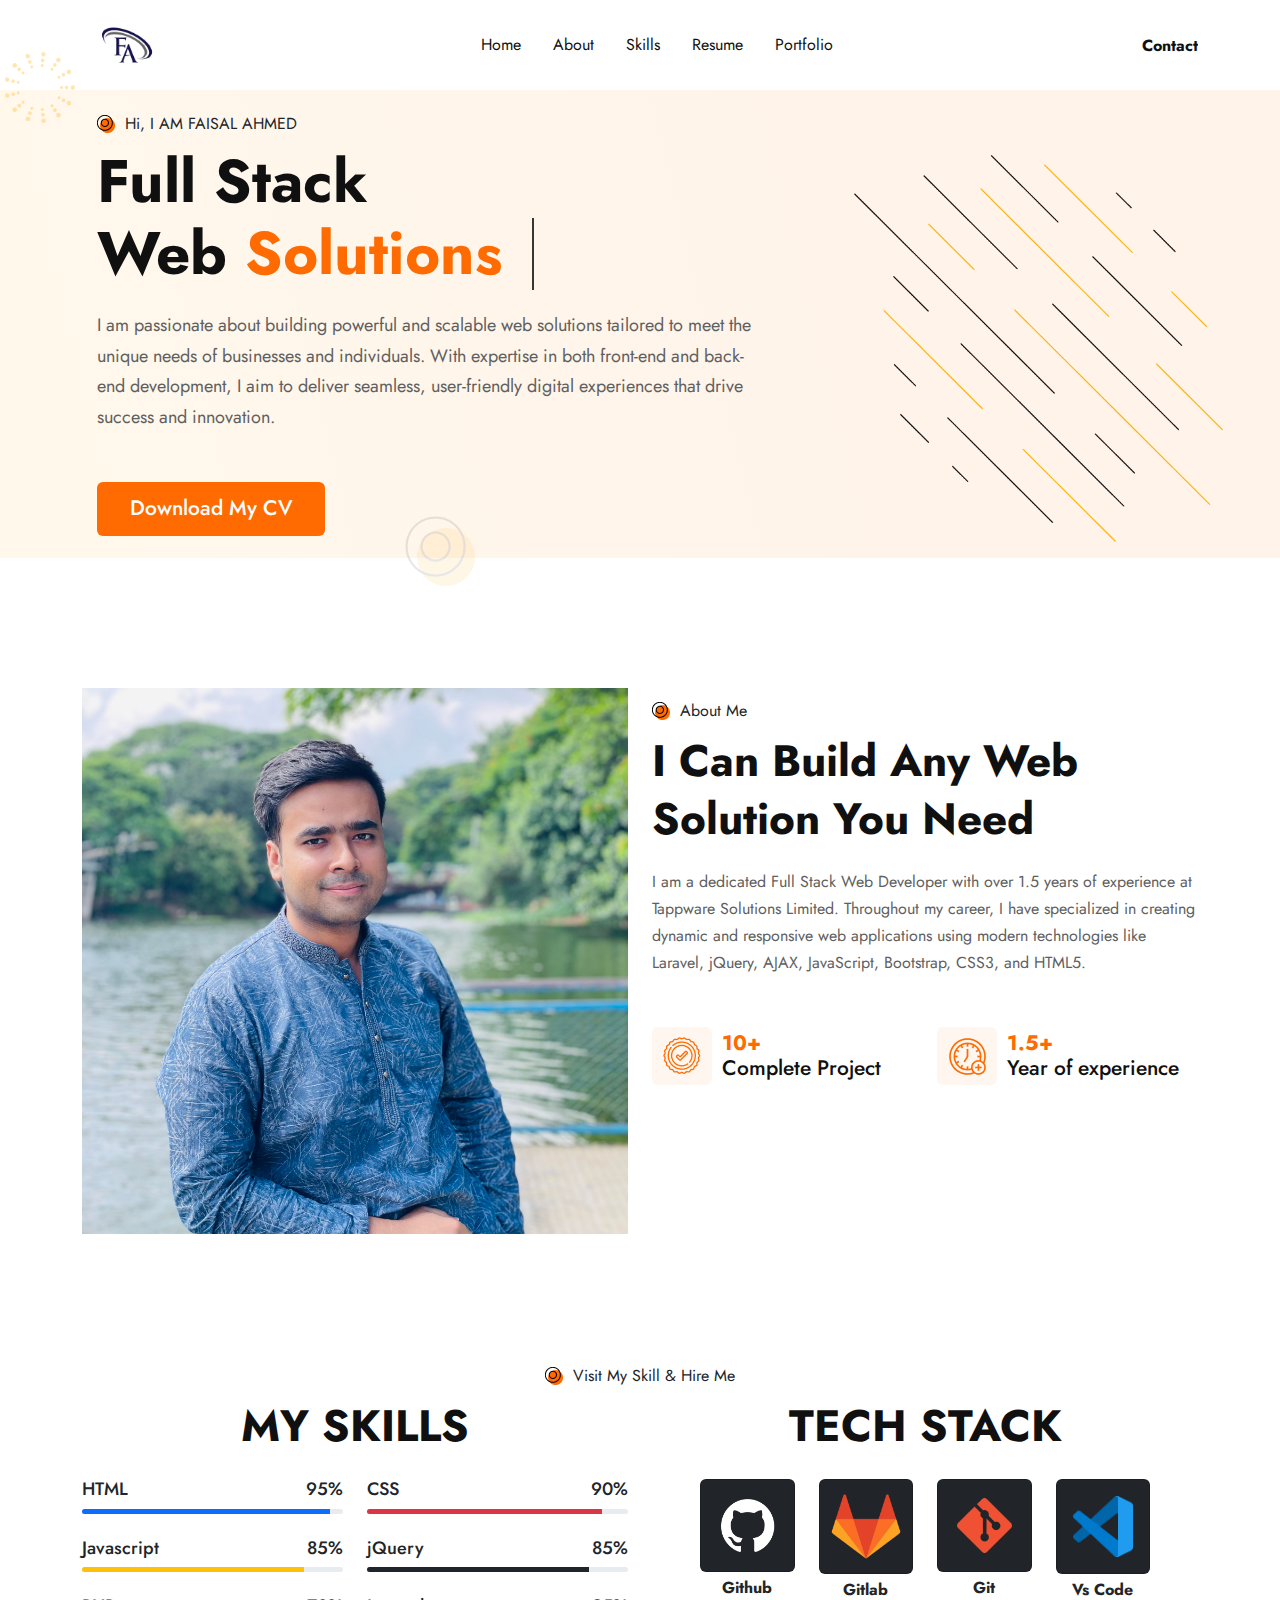
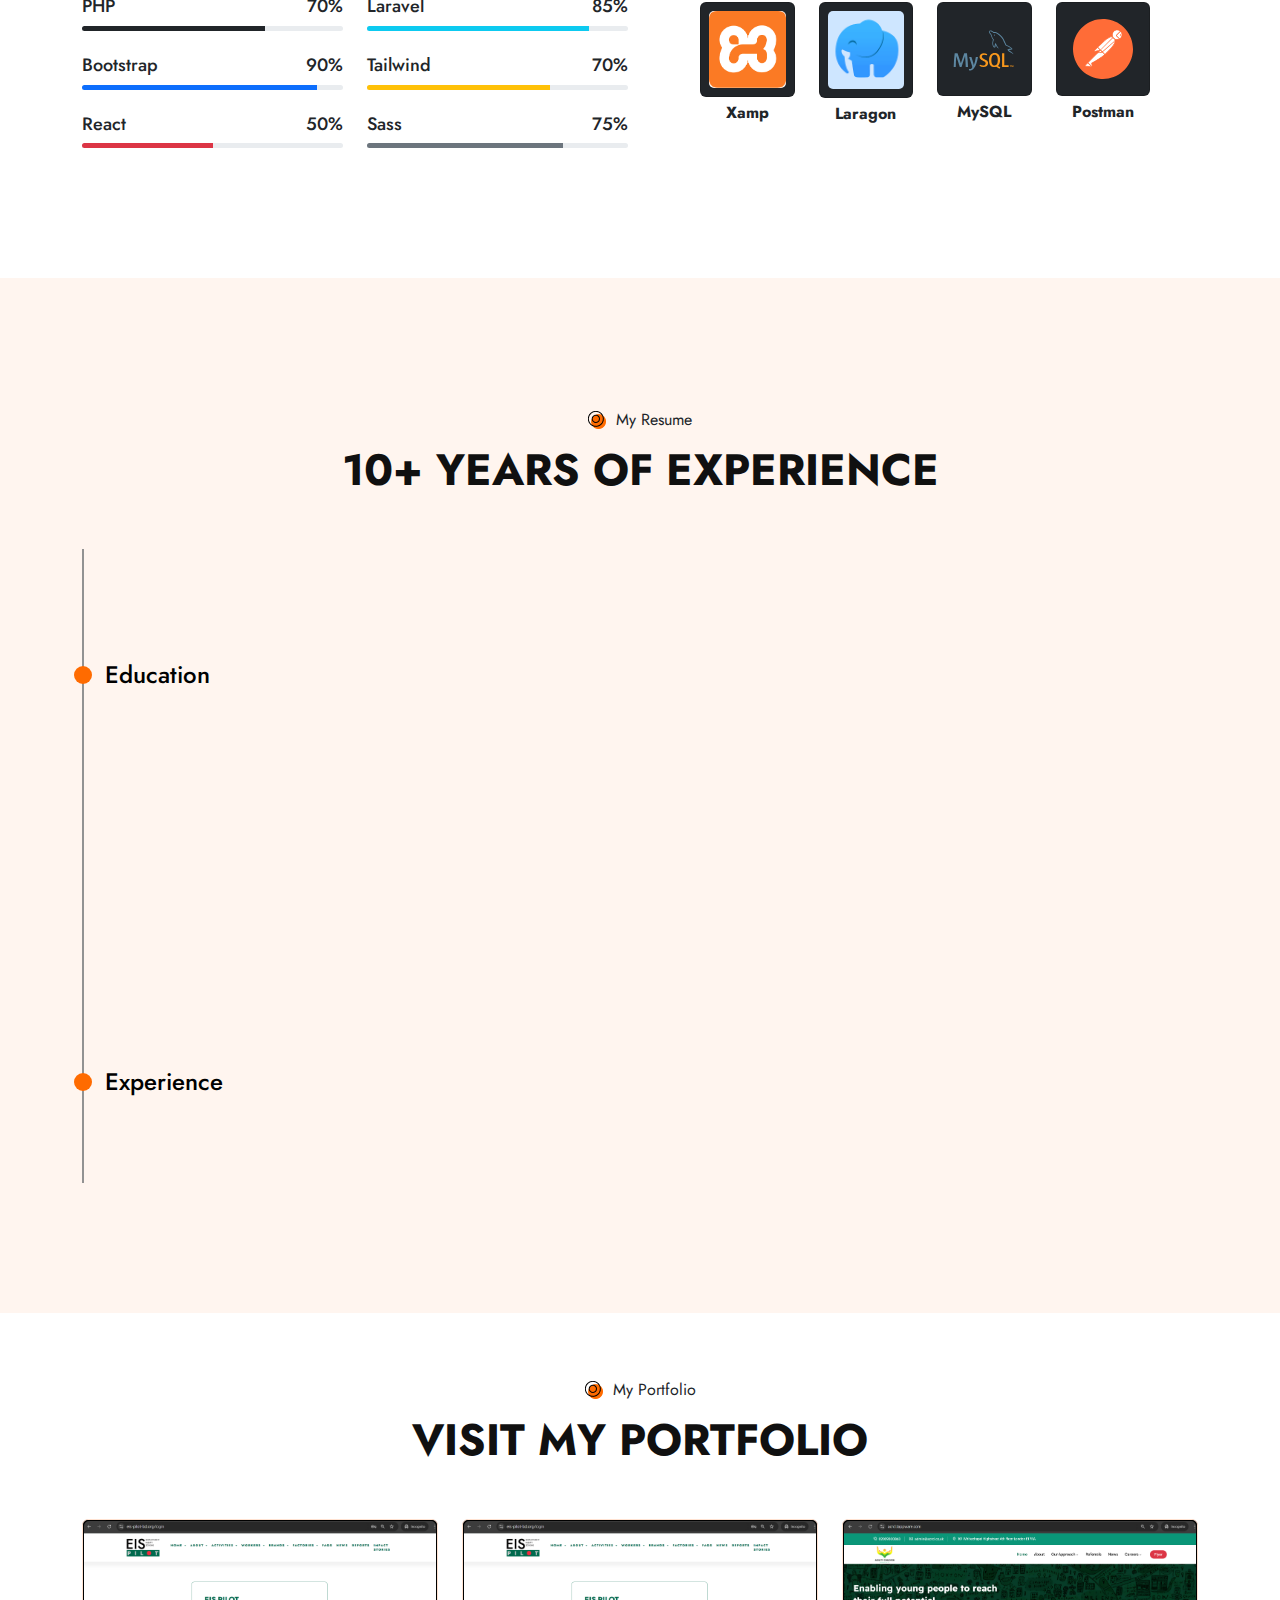
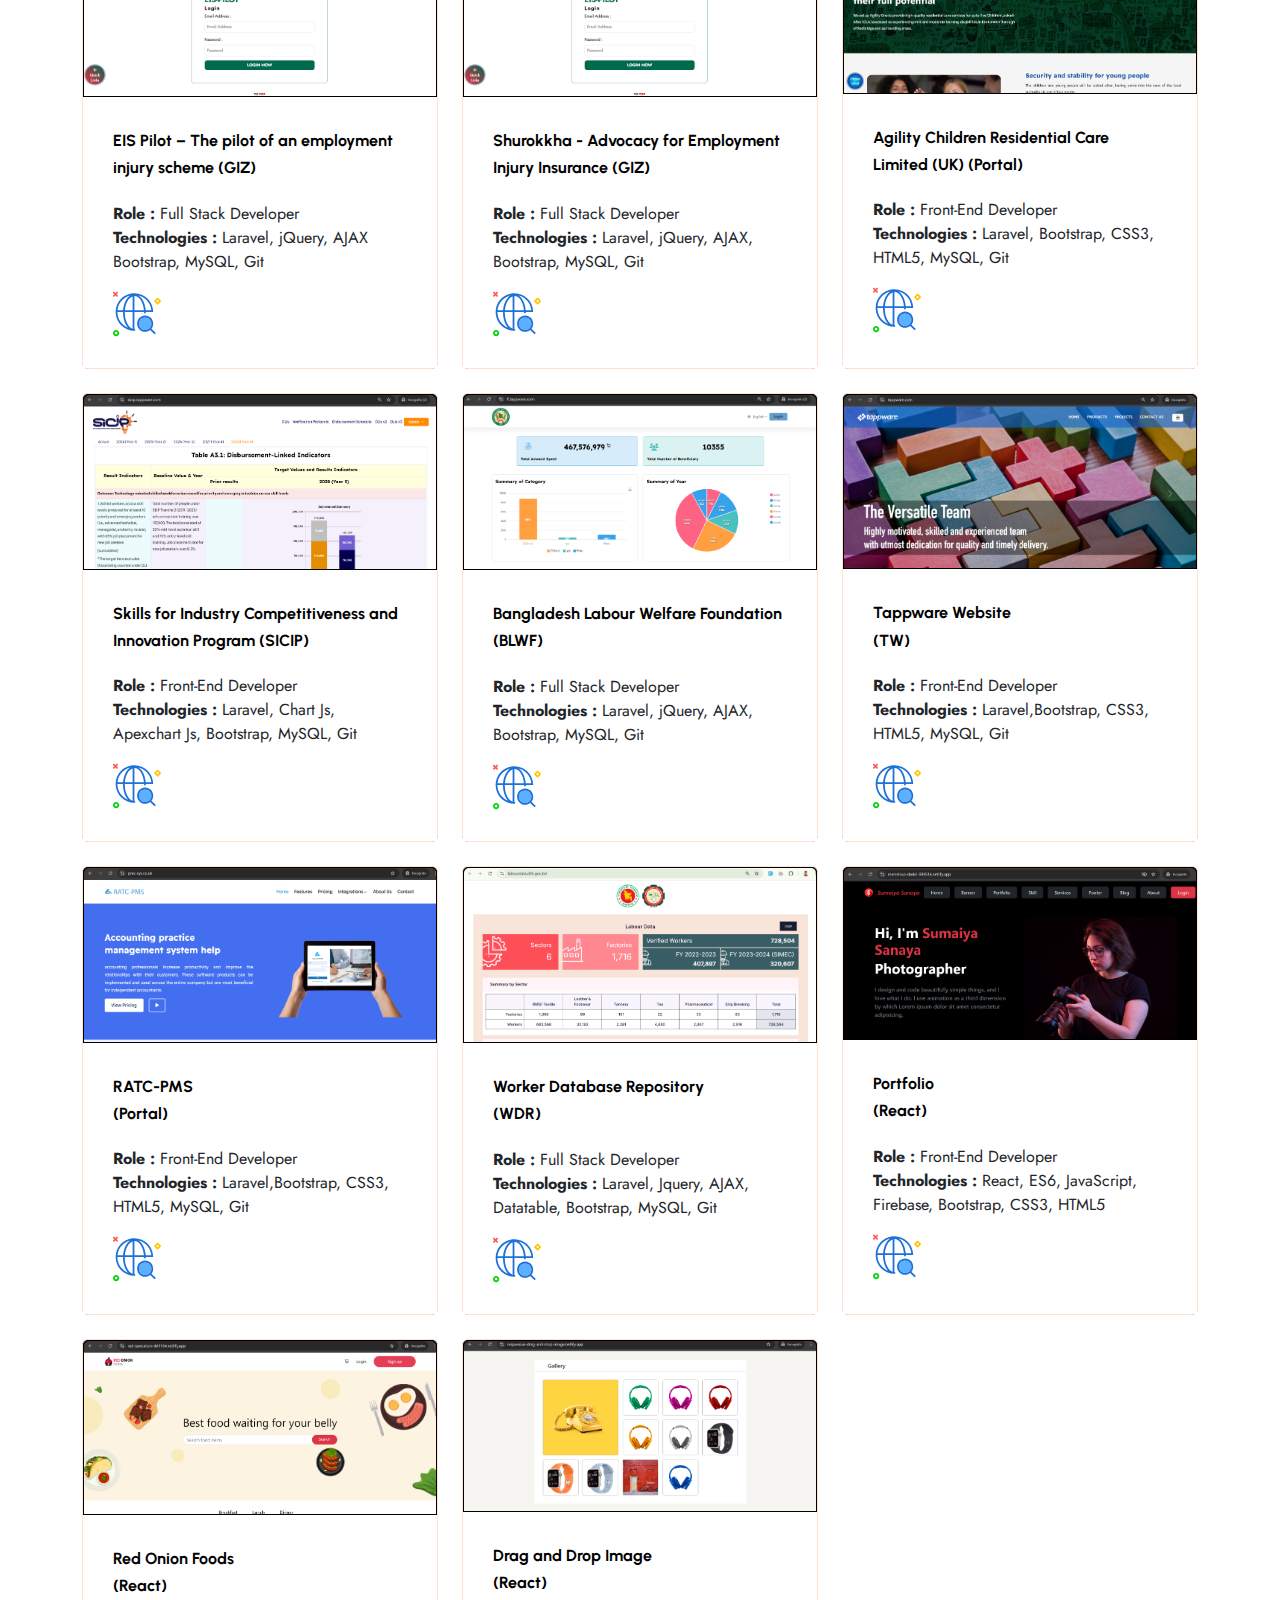
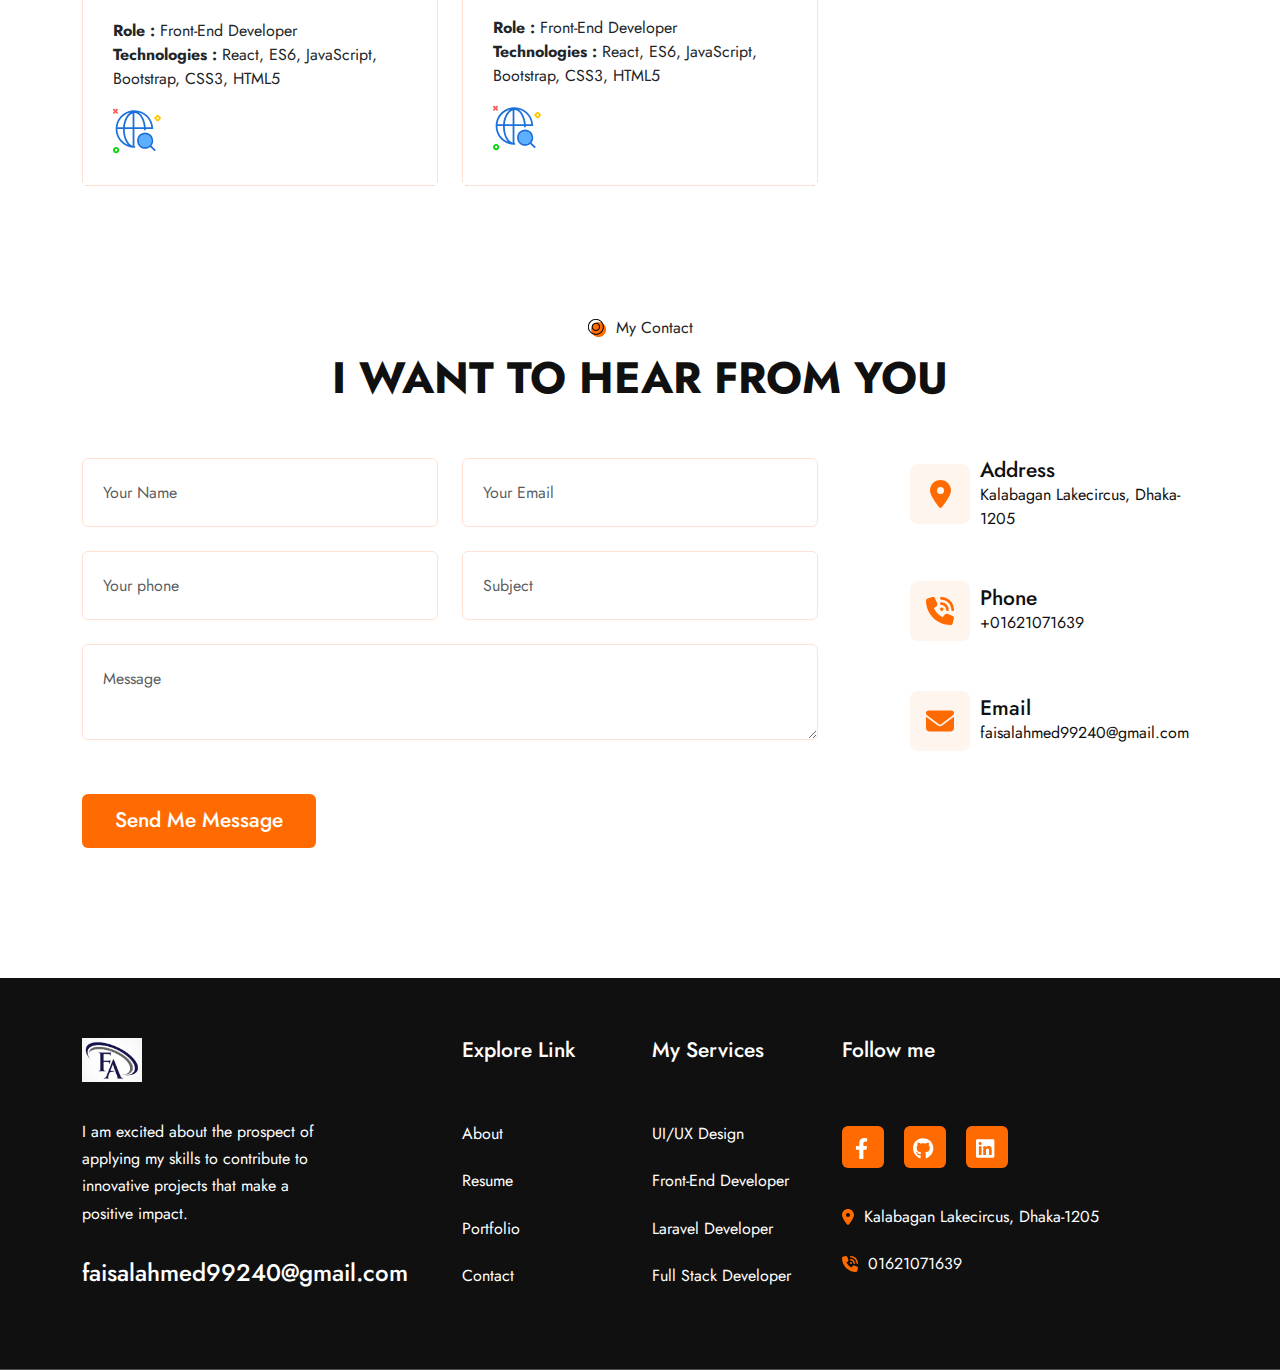
==== commit a34dc2d6: "change role" ====
--- a/index.html
+++ b/index.html
@@ -652,7 +652,7 @@
 										</p>
 
 
-										<p><span class="fw-bold">Role : </span>Lead Developer</p>
+										<p><span class="fw-bold">Role : </span>Full Stack Developer</p>
 										<p><span class="fw-bold">Technologies : </span> Laravel, jQuery, AJAX Bootstrap,
 											MySQL, Git</p>
 										<a href="https://eis-pilot-bd.org/" target="_blank">
@@ -678,7 +678,7 @@
 										</p>
 
 
-										<p><span class="fw-bold">Role : </span>Lead Developer</p>
+										<p><span class="fw-bold">Role : </span>Full Stack Developer</p>
 										<p><span class="fw-bold">Technologies : </span> Laravel, jQuery, AJAX,
 											Bootstrap,
 											MySQL, Git</p>
@@ -704,7 +704,7 @@
 										</p>
 
 
-										<p><span class="fw-bold">Role : </span>Lead Developer</p>
+										<p><span class="fw-bold">Role : </span>Front-End Developer</p>
 										<p><span class="fw-bold">Technologies : </span> Laravel, Bootstrap, CSS3, HTML5,
 											MySQL, Git</p>
 										<a href="https://acrcl.tappware.com/" target="_blank">
@@ -729,7 +729,7 @@
 										</p>
 
 
-										<p><span class="fw-bold">Role : </span>Lead Developer</p>
+										<p><span class="fw-bold">Role : </span>Front-End Developer</p>
 										<p><span class="fw-bold">Technologies : </span> Laravel, Chart Js, Apexchart Js,
 											Bootstrap,
 											MySQL, Git</p>
@@ -755,7 +755,7 @@
 										</p>
 
 
-										<p><span class="fw-bold">Role : </span>Lead Developer</p>
+										<p><span class="fw-bold">Role : </span>Full Stack Developer</p>
 										<p><span class="fw-bold">Technologies : </span> Laravel, jQuery, AJAX,
 											Bootstrap,
 											MySQL, Git</p>
@@ -782,7 +782,7 @@
 										</p>
 
 
-										<p><span class="fw-bold">Role : </span>Lead Developer</p>
+										<p><span class="fw-bold">Role : </span>Front-End Developer</p>
 										<p><span class="fw-bold">Technologies : </span> Laravel,Bootstrap, CSS3, HTML5,
 											MySQL, Git</p>
 										<a href="https://tappware.com/" target="_blank">
@@ -808,7 +808,7 @@
 										</p>
 
 
-										<p><span class="fw-bold">Role : </span>Lead Developer</p>
+										<p><span class="fw-bold">Role : </span>Front-End Developer</p>
 										<p><span class="fw-bold">Technologies : </span> Laravel,Bootstrap, CSS3, HTML5,
 											MySQL, Git</p>
 										<a href="https://prac-sys.co.uk/" target="_blank">
@@ -834,7 +834,7 @@
 										</p>
 
 
-										<p><span class="fw-bold">Role : </span>Front-End Developer</p>
+										<p><span class="fw-bold">Role : </span>Full Stack Developer</p>
 										<p><span class="fw-bold">Technologies : </span> Laravel, Jquery, AJAX,
 											Datatable, Bootstrap,
 											MySQL, Git</p>
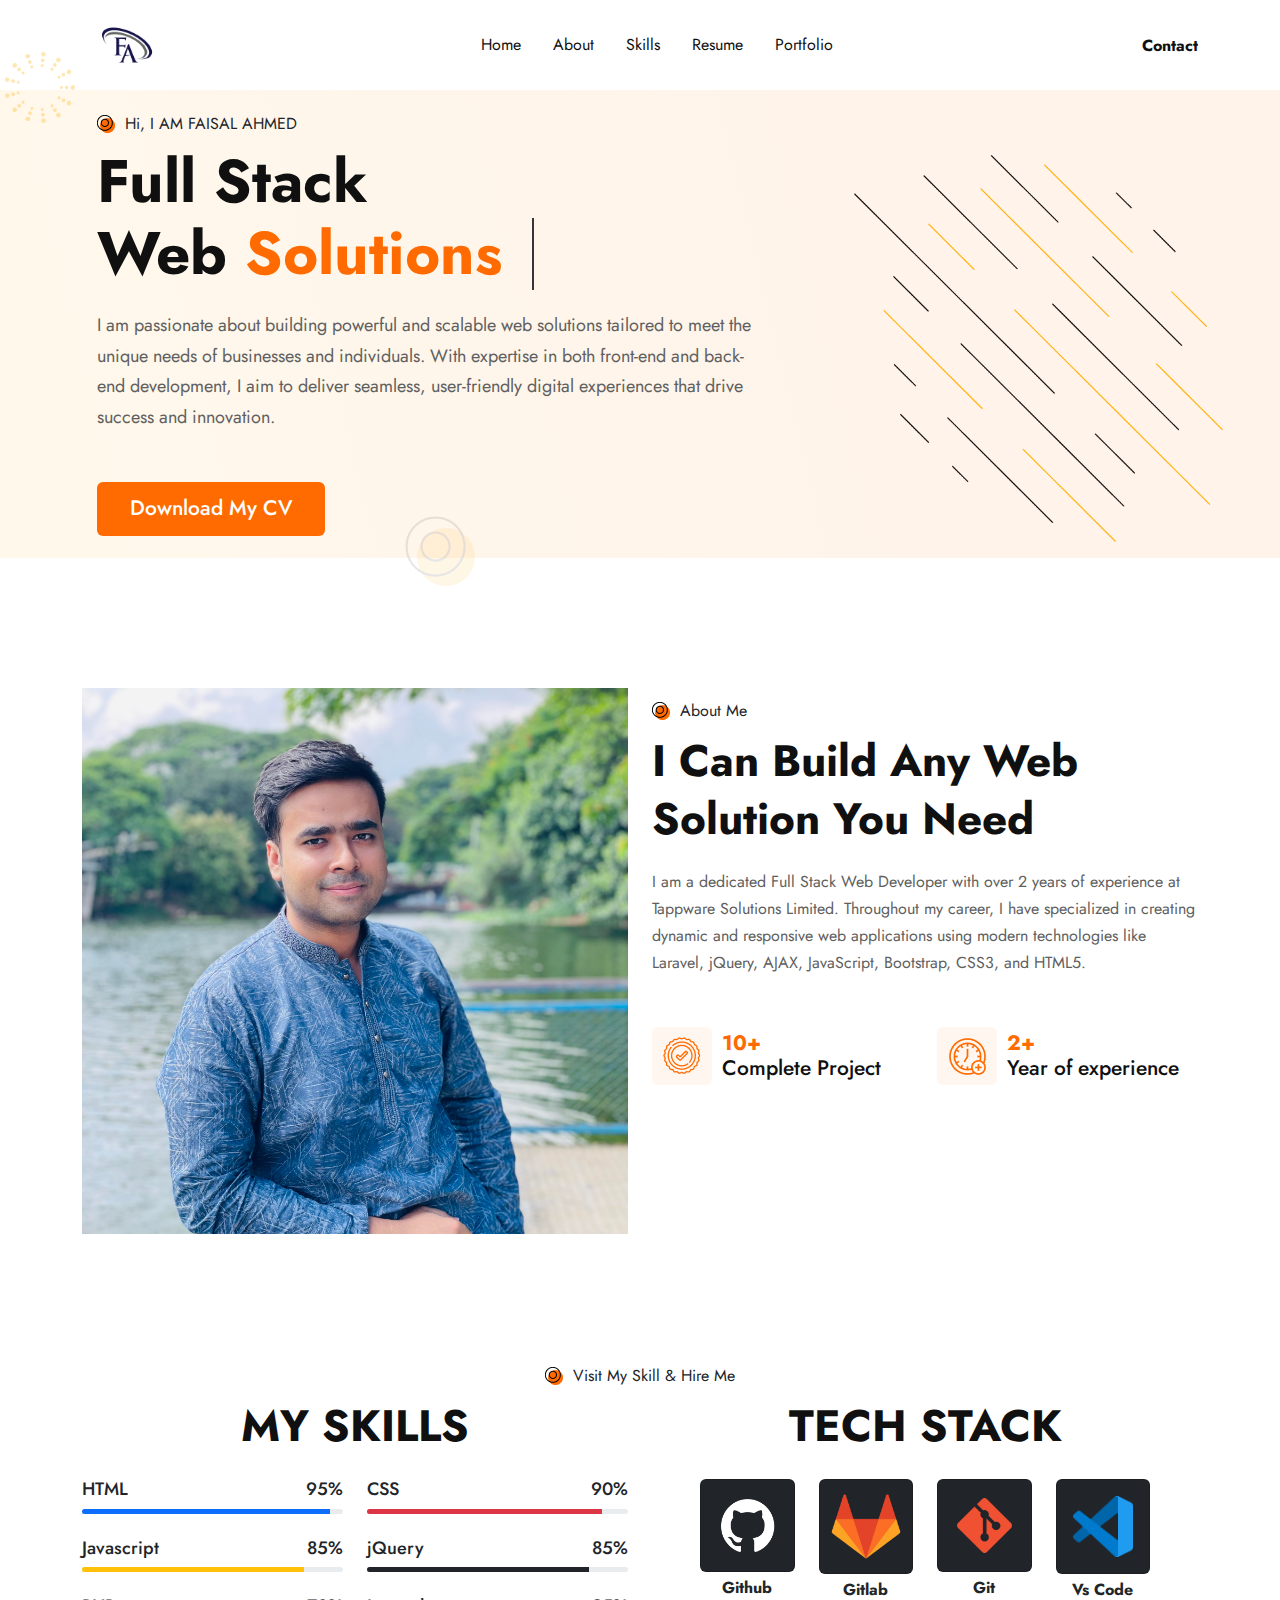
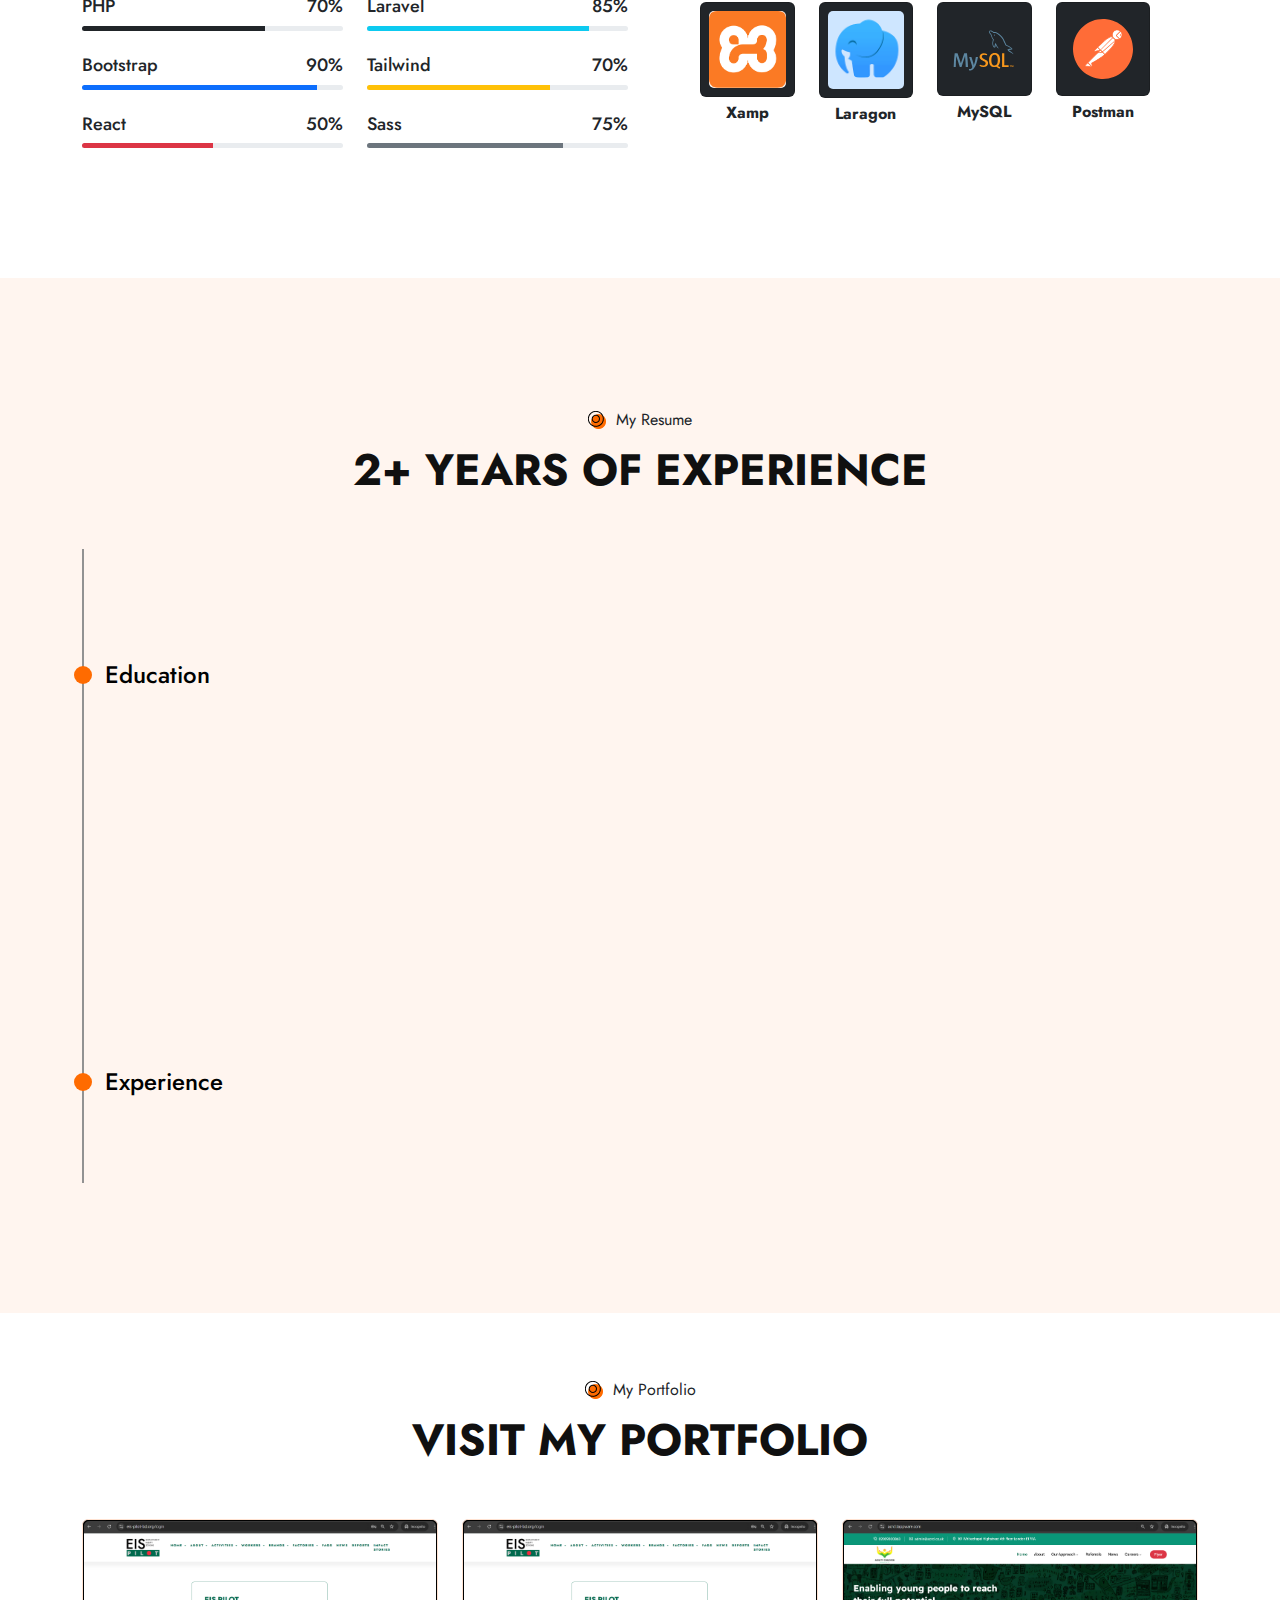
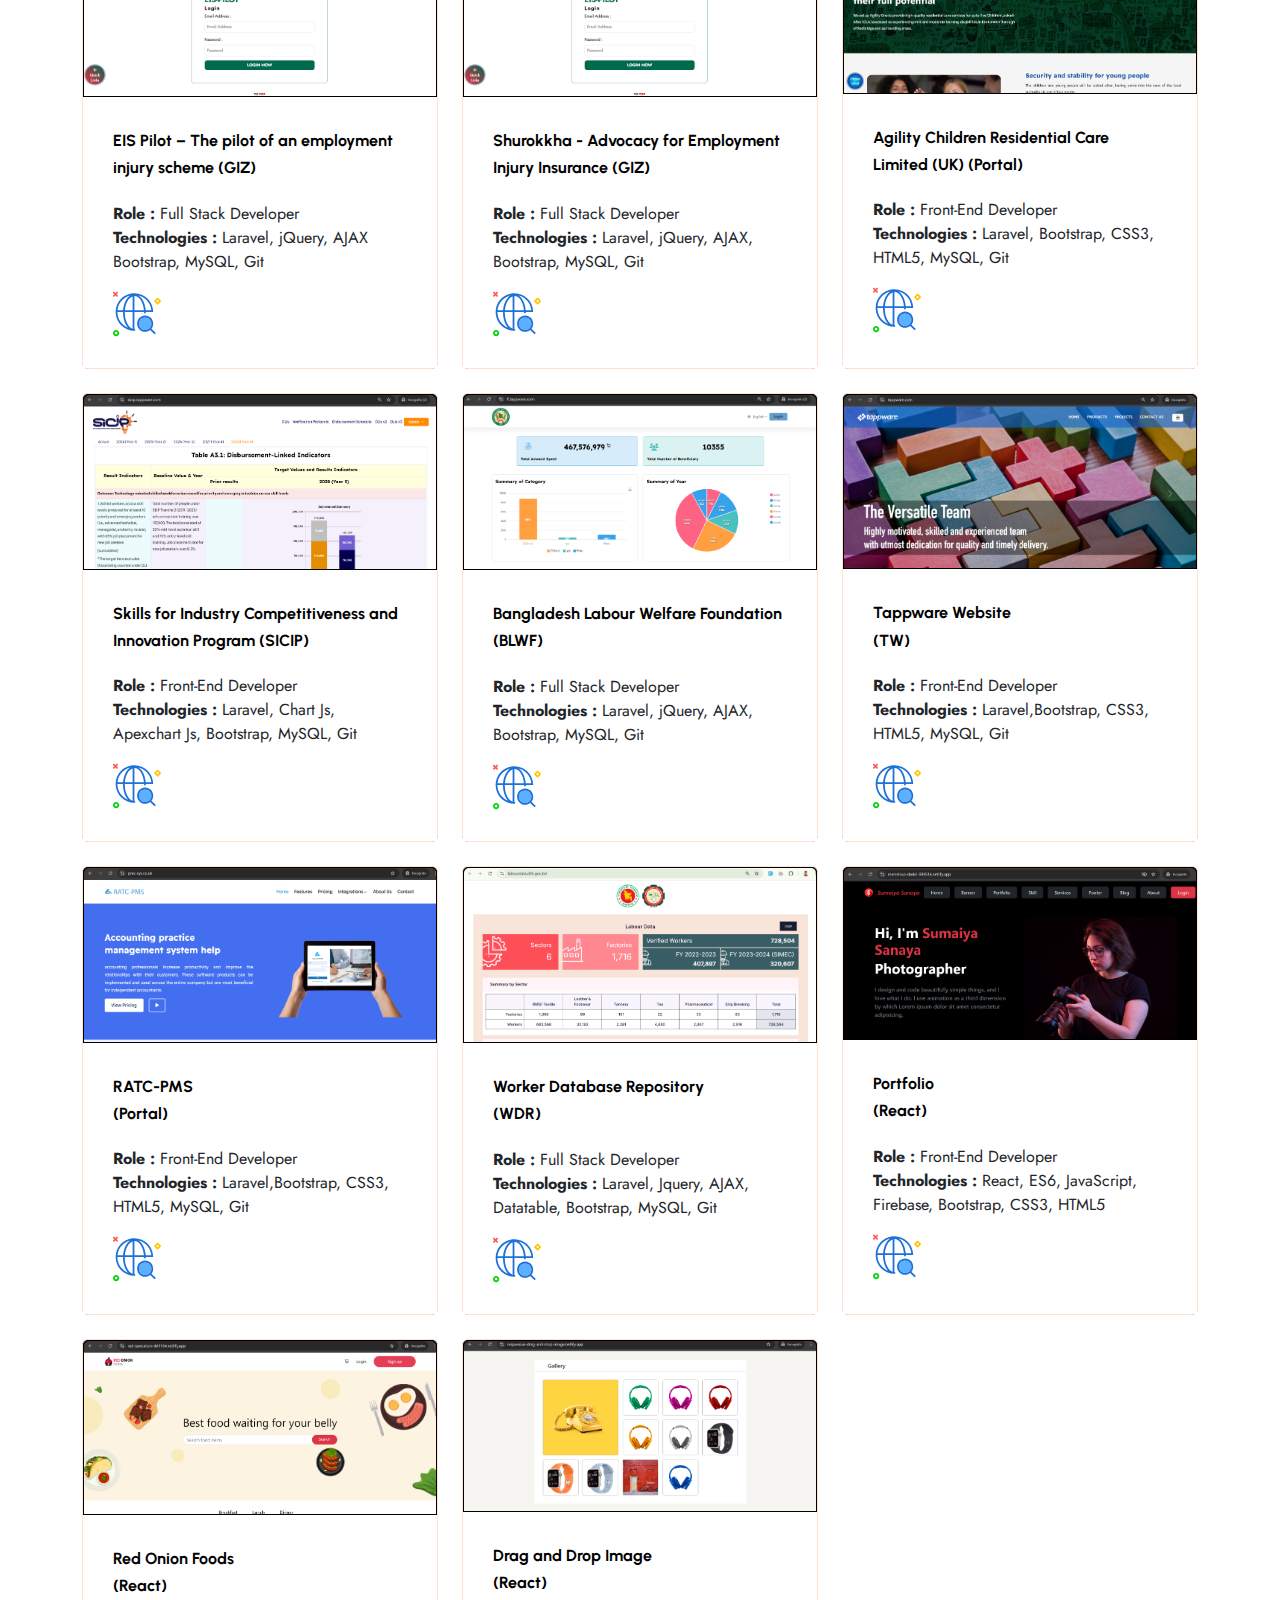
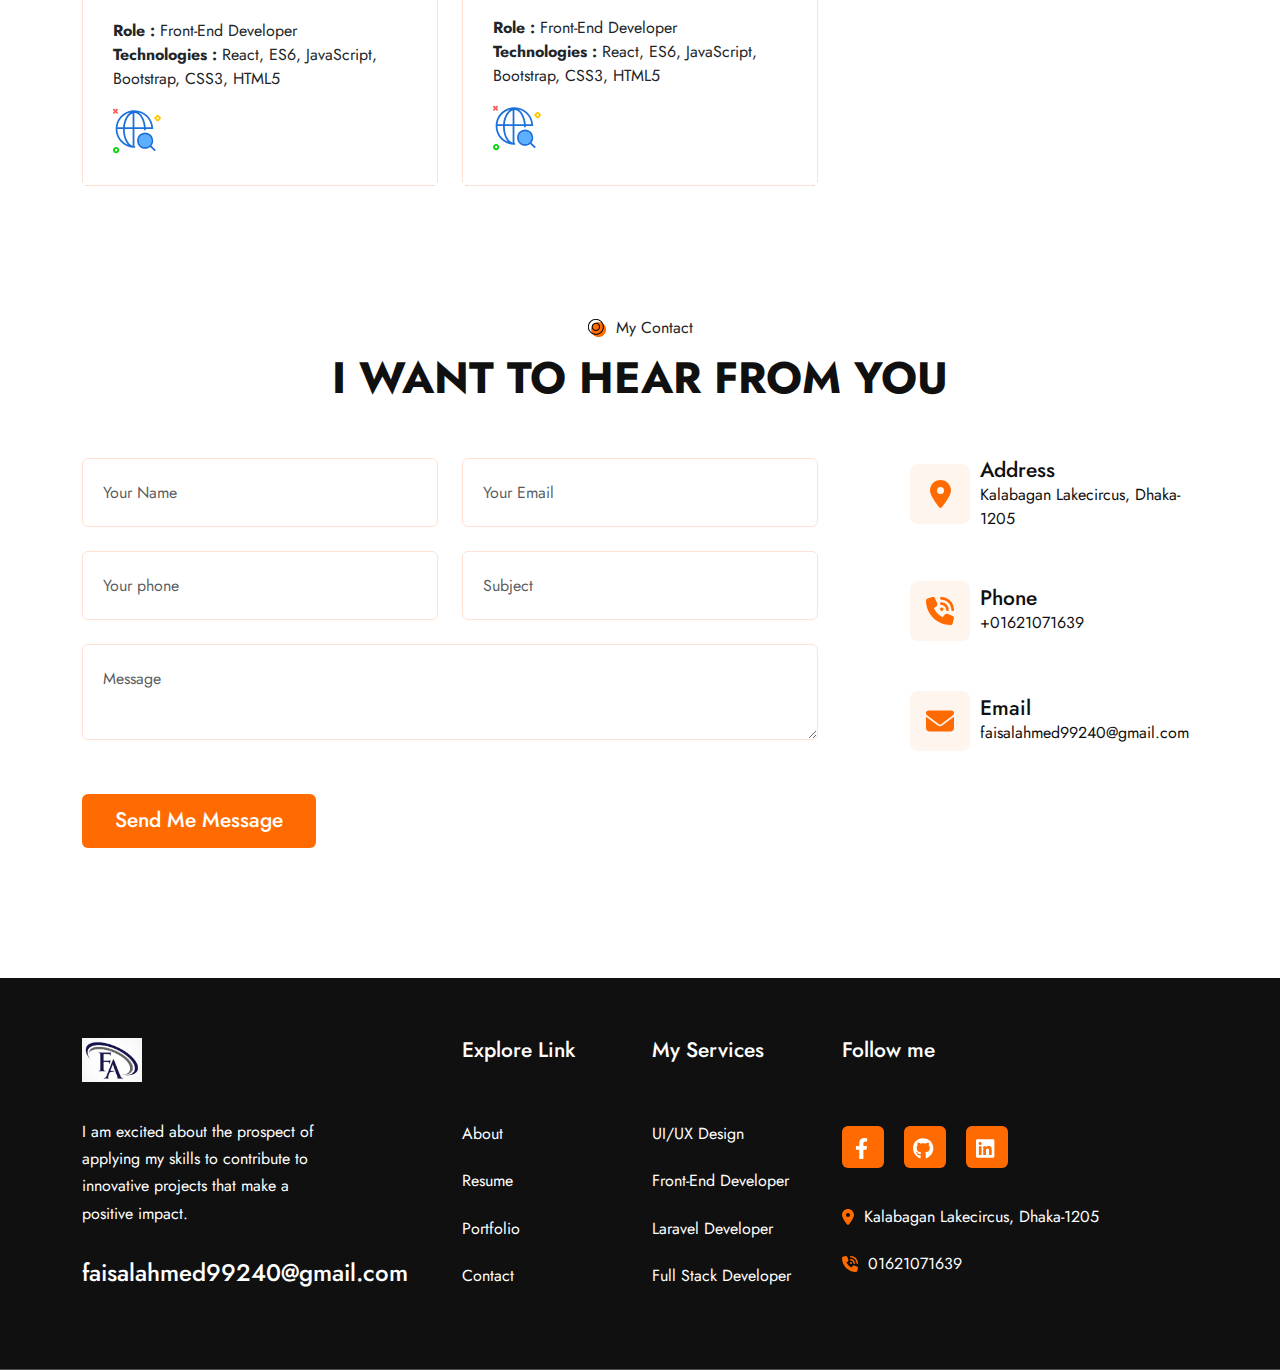
==== commit e24ca465: "update experience" ====
--- a/index.html
+++ b/index.html
@@ -190,7 +190,7 @@
 										</h2>
 									</div>
 									<p class="secondary-black line-height-7 mt-20">
-										I am a dedicated Full Stack Web Developer with over 1.5 years of experience at
+										I am a dedicated Full Stack Web Developer with over 2 years of experience at
 										Tappware Solutions Limited. Throughout my career, I have specialized in creating
 										dynamic and responsive web applications using modern technologies like Laravel,
 										jQuery, AJAX, JavaScript, Bootstrap, CSS3, and HTML5.
@@ -211,7 +211,7 @@
 											<img src="img/aboutIconTwo.png" alt="about icon two">
 										</div>
 										<div class="about-years-experience">
-											<h4 class="fw-700 orange-color h4"><span class="counter">1.5</span>+</h4>
+											<h4 class="fw-700 orange-color h4"><span class="counter">2</span>+</h4>
 											<h4 class="fw-500 black-color h4">Year of experience</h4>
 										</div>
 									</div>
@@ -504,7 +504,7 @@
 									<p>My Resume</p>
 								</div>
 								<h2 class="black-color line-height-3 h2 text-uppercase text-center">
-									10+ YEARS OF EXPERIENCE
+									2+ YEARS OF EXPERIENCE
 								</h2>
 							</div>
 							<div class="row mt-50 row-mobile-margin">
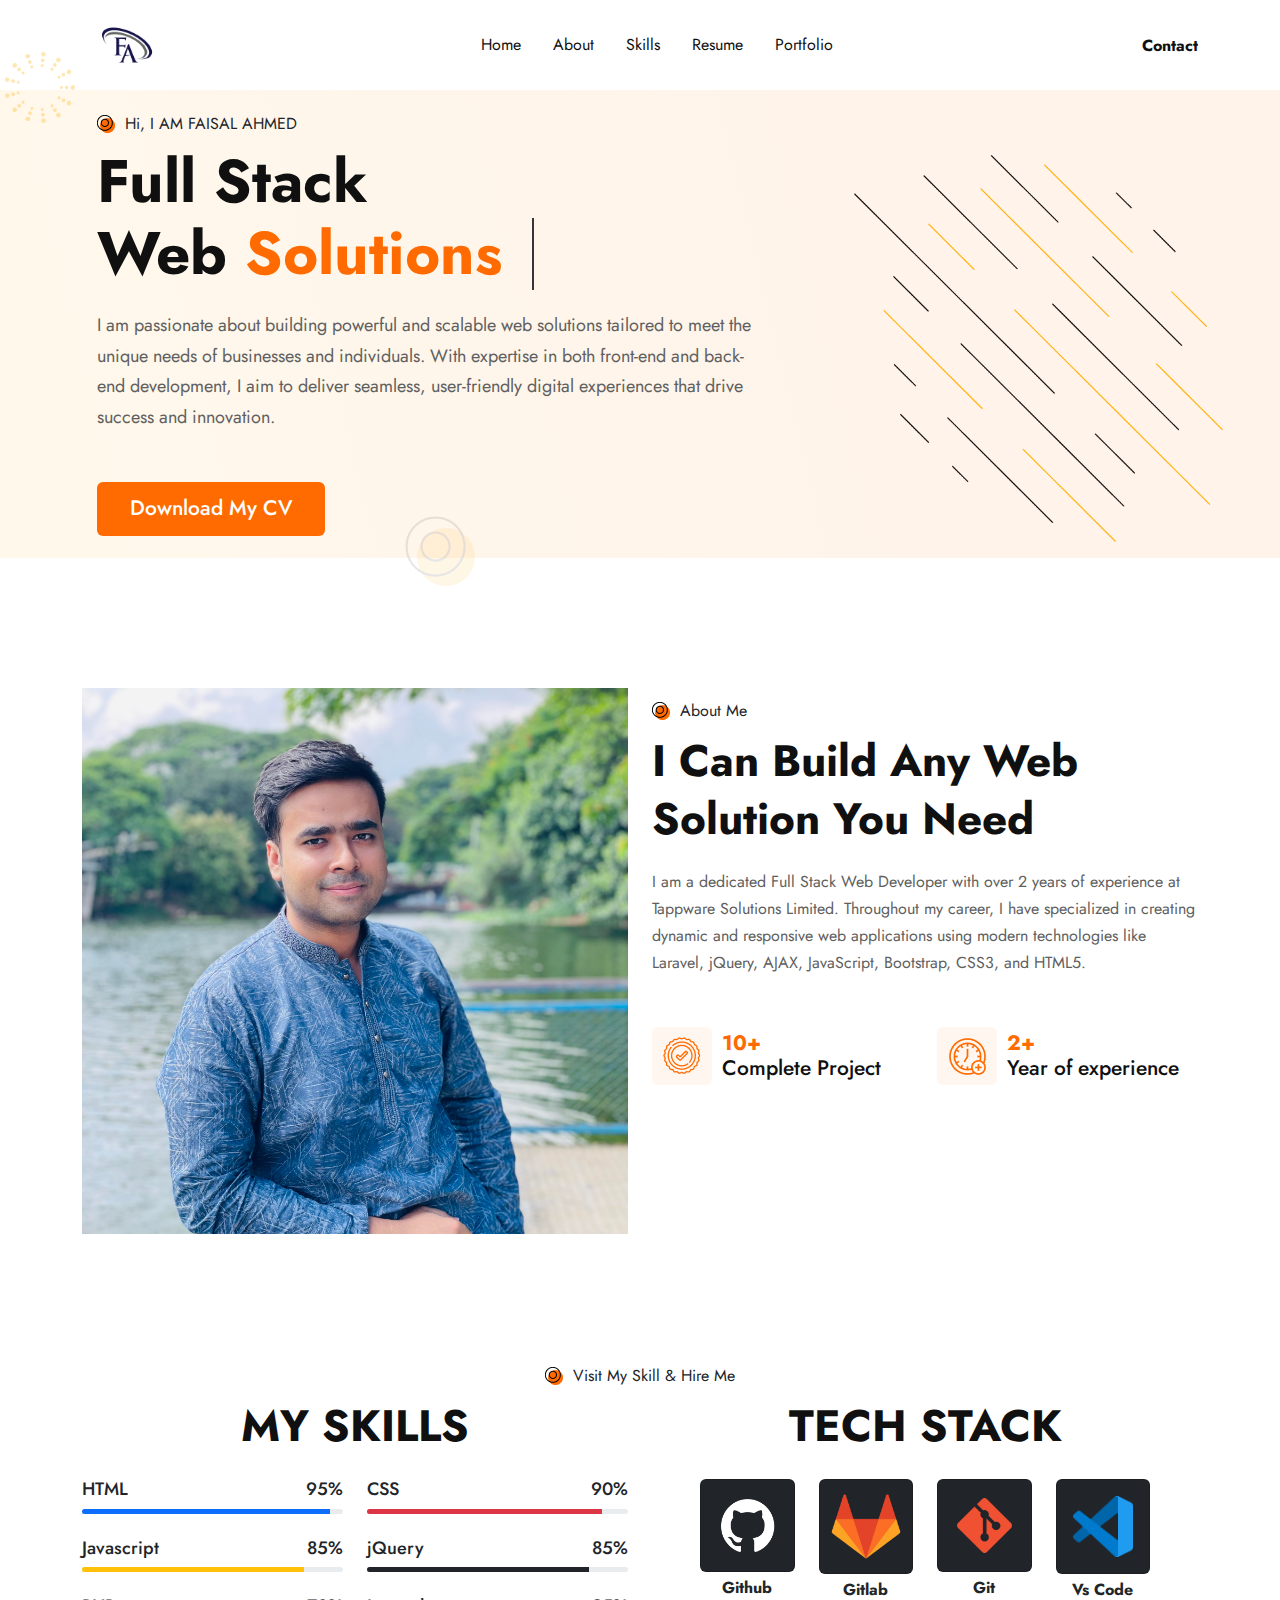
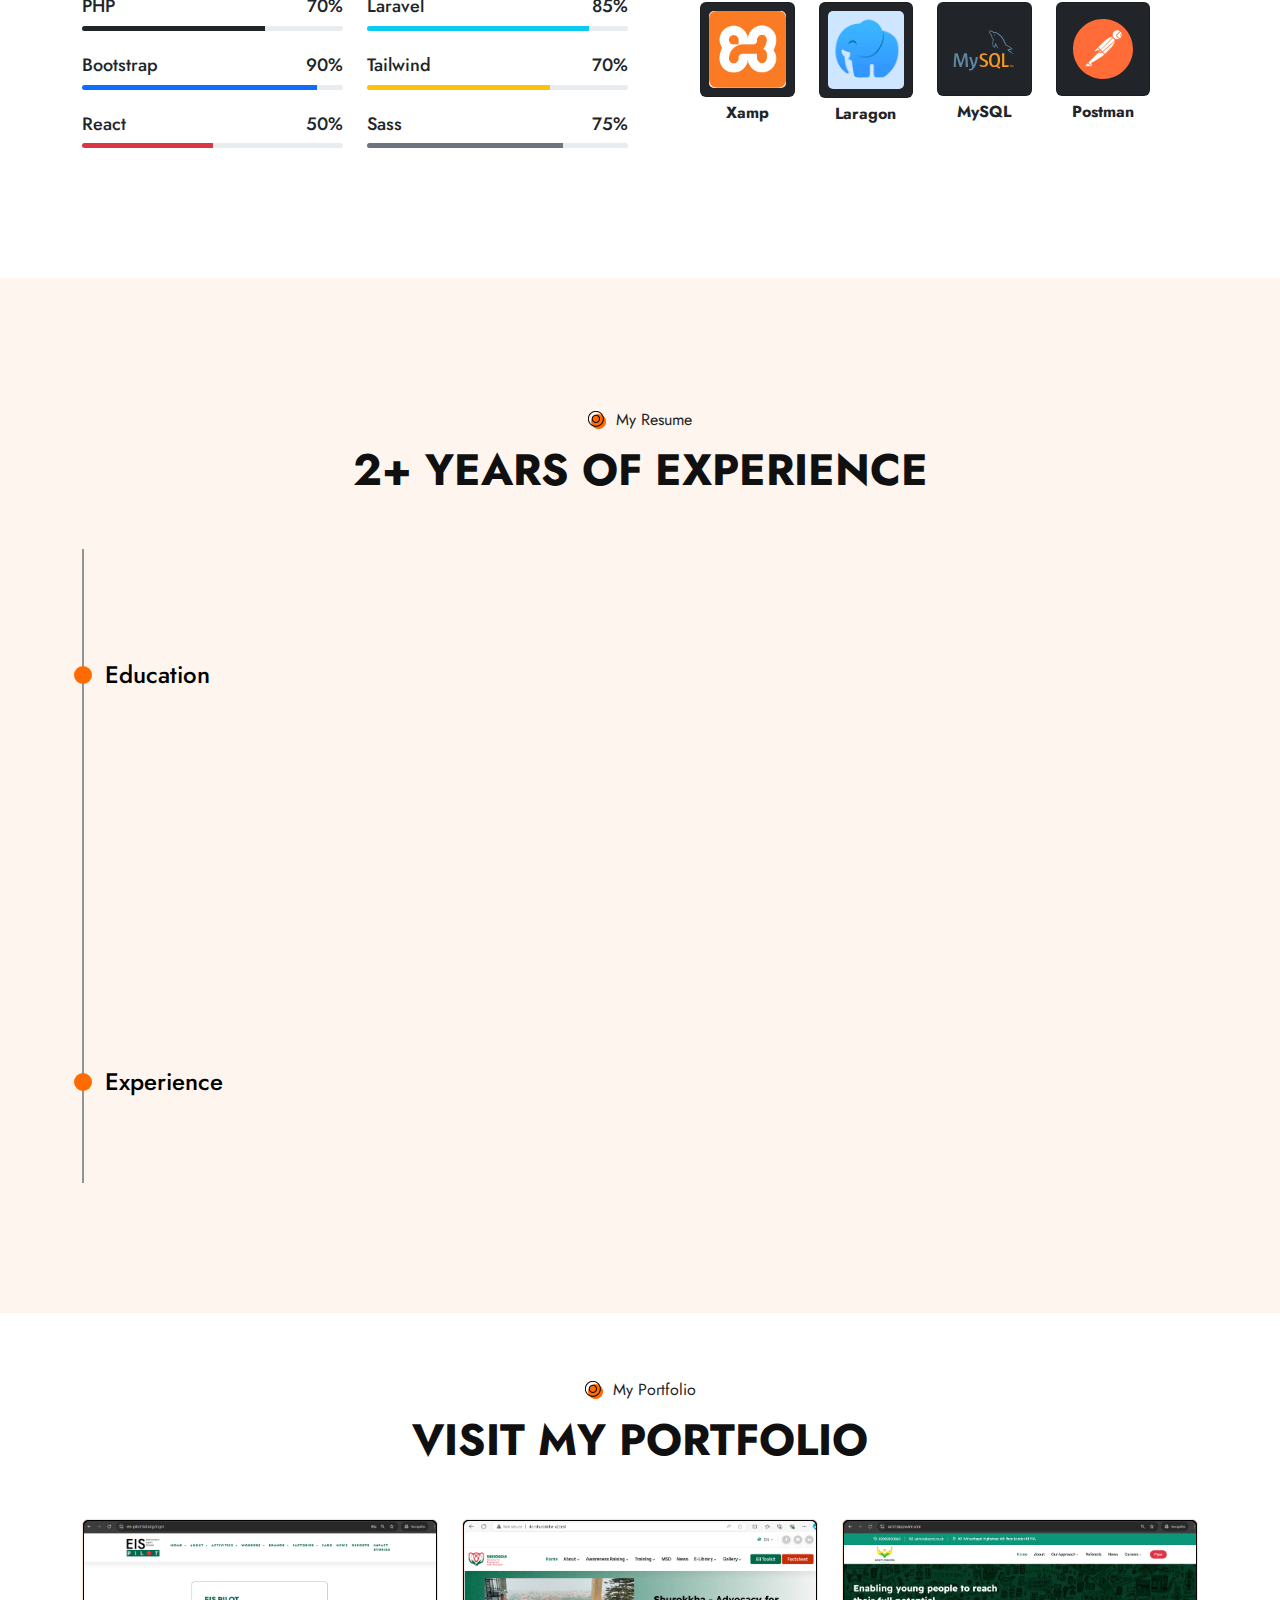
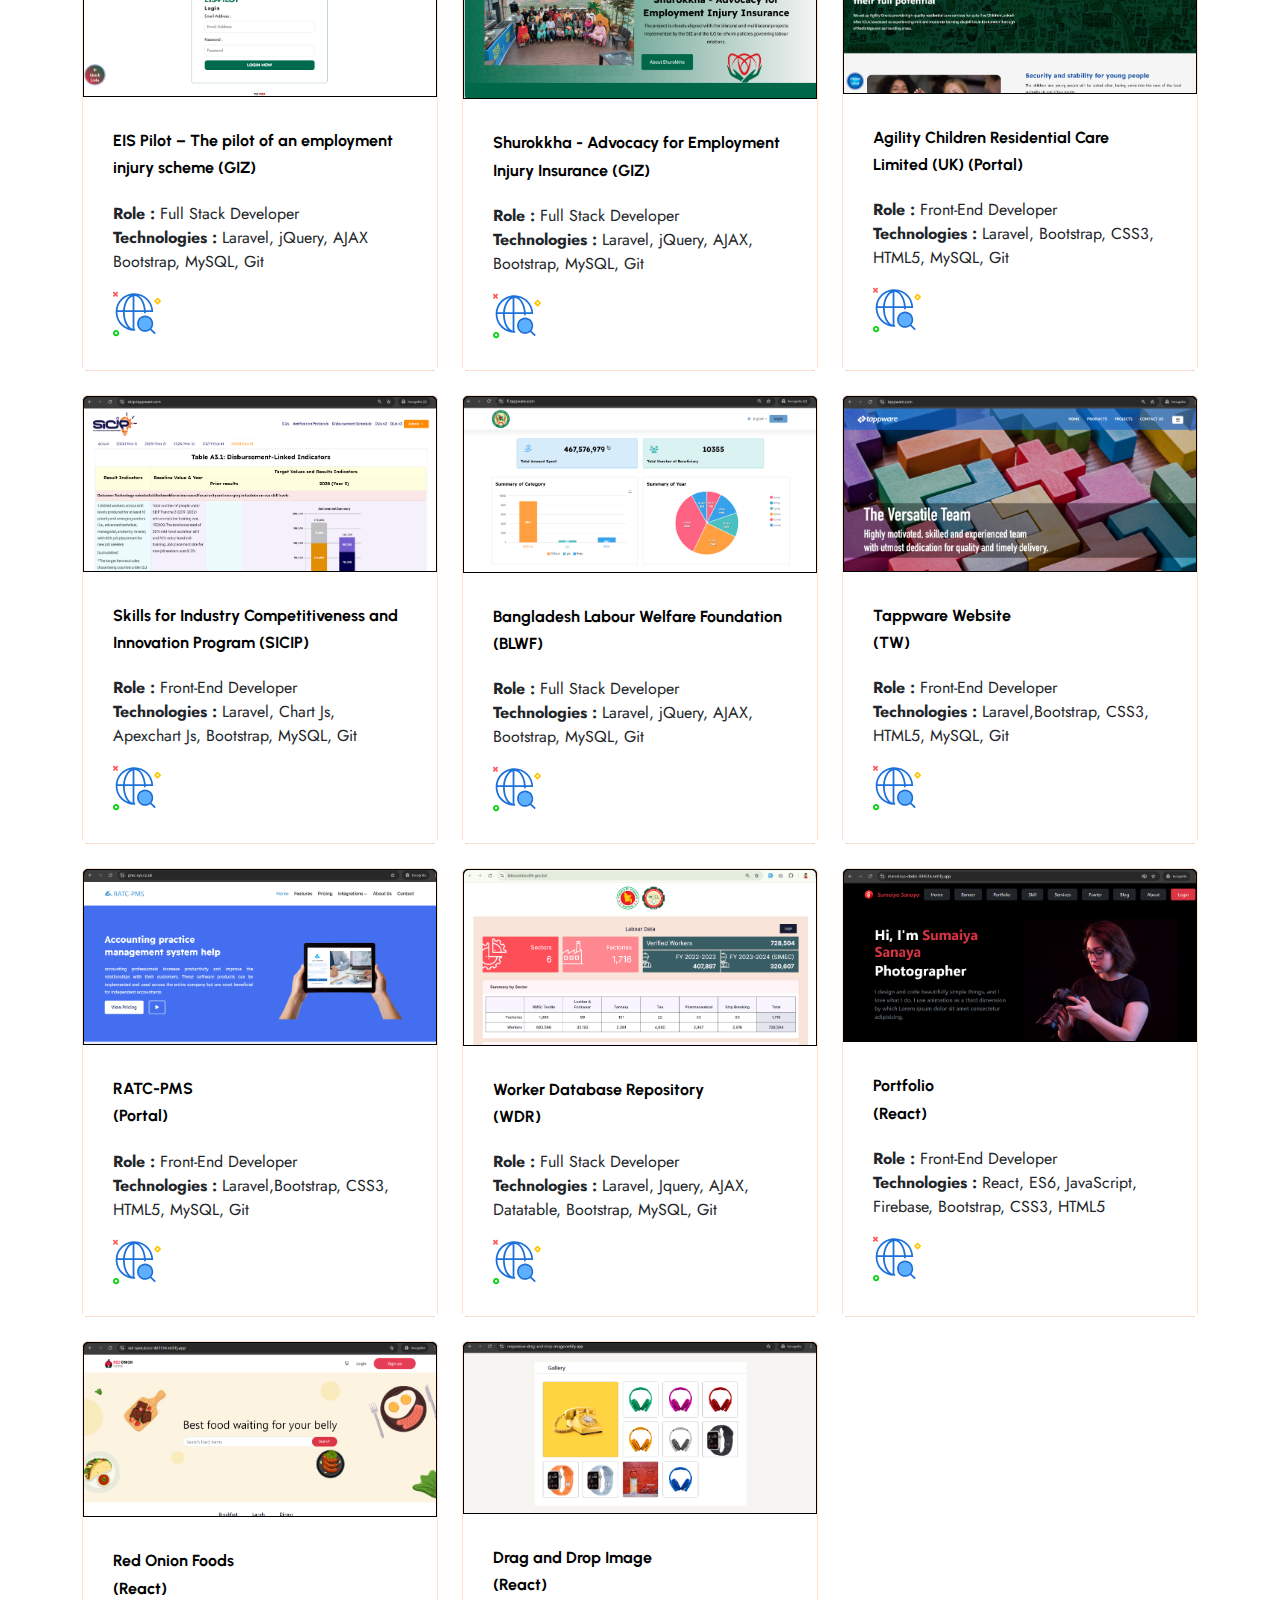
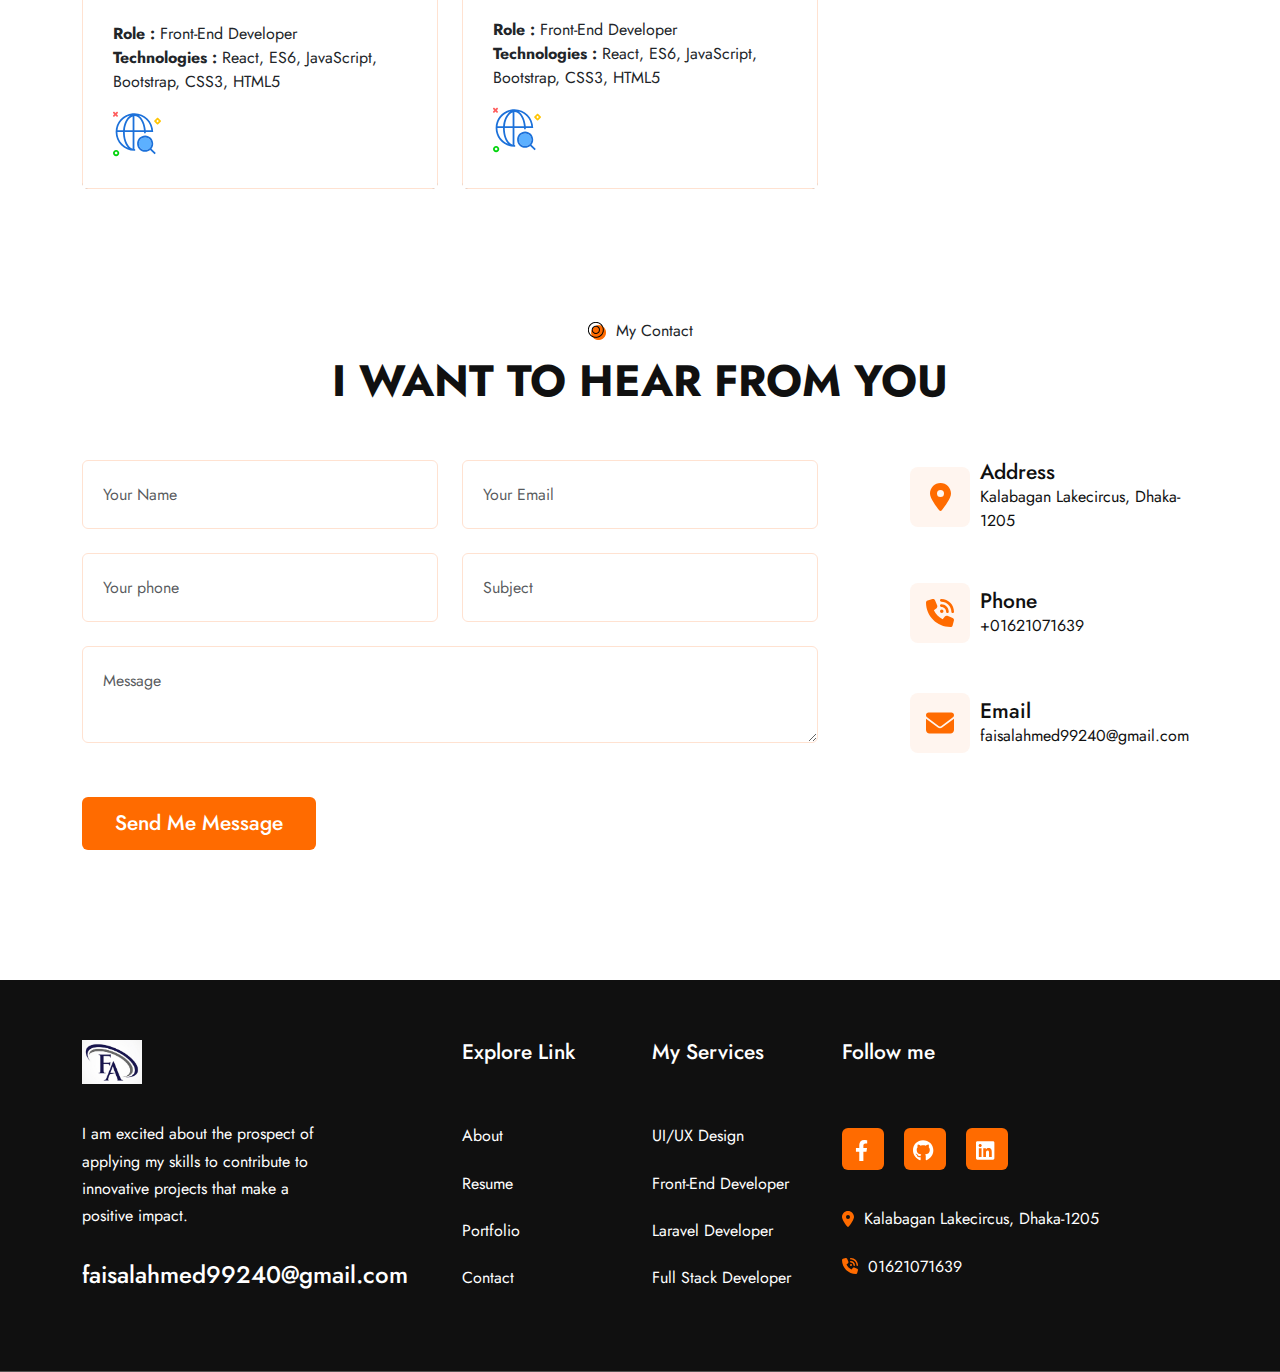
==== commit 1bb2fff2: "update portfolio" ====
--- a/index.html
+++ b/index.html
@@ -664,7 +664,7 @@
 								<div class="card p-0 blog-card">
 
 									<div data-bs-toggle="modal" data-bs-target="#blogModalOne" class="img-overlay">
-										<img src="/img/project/eis-pilot-project.png"
+										<img src="/img/project/shurokkha-project.png"
 											class="card-img-top img-fluid blog-card-img" alt="blog image"
 											style="border: 1px solid black;">
 									</div>
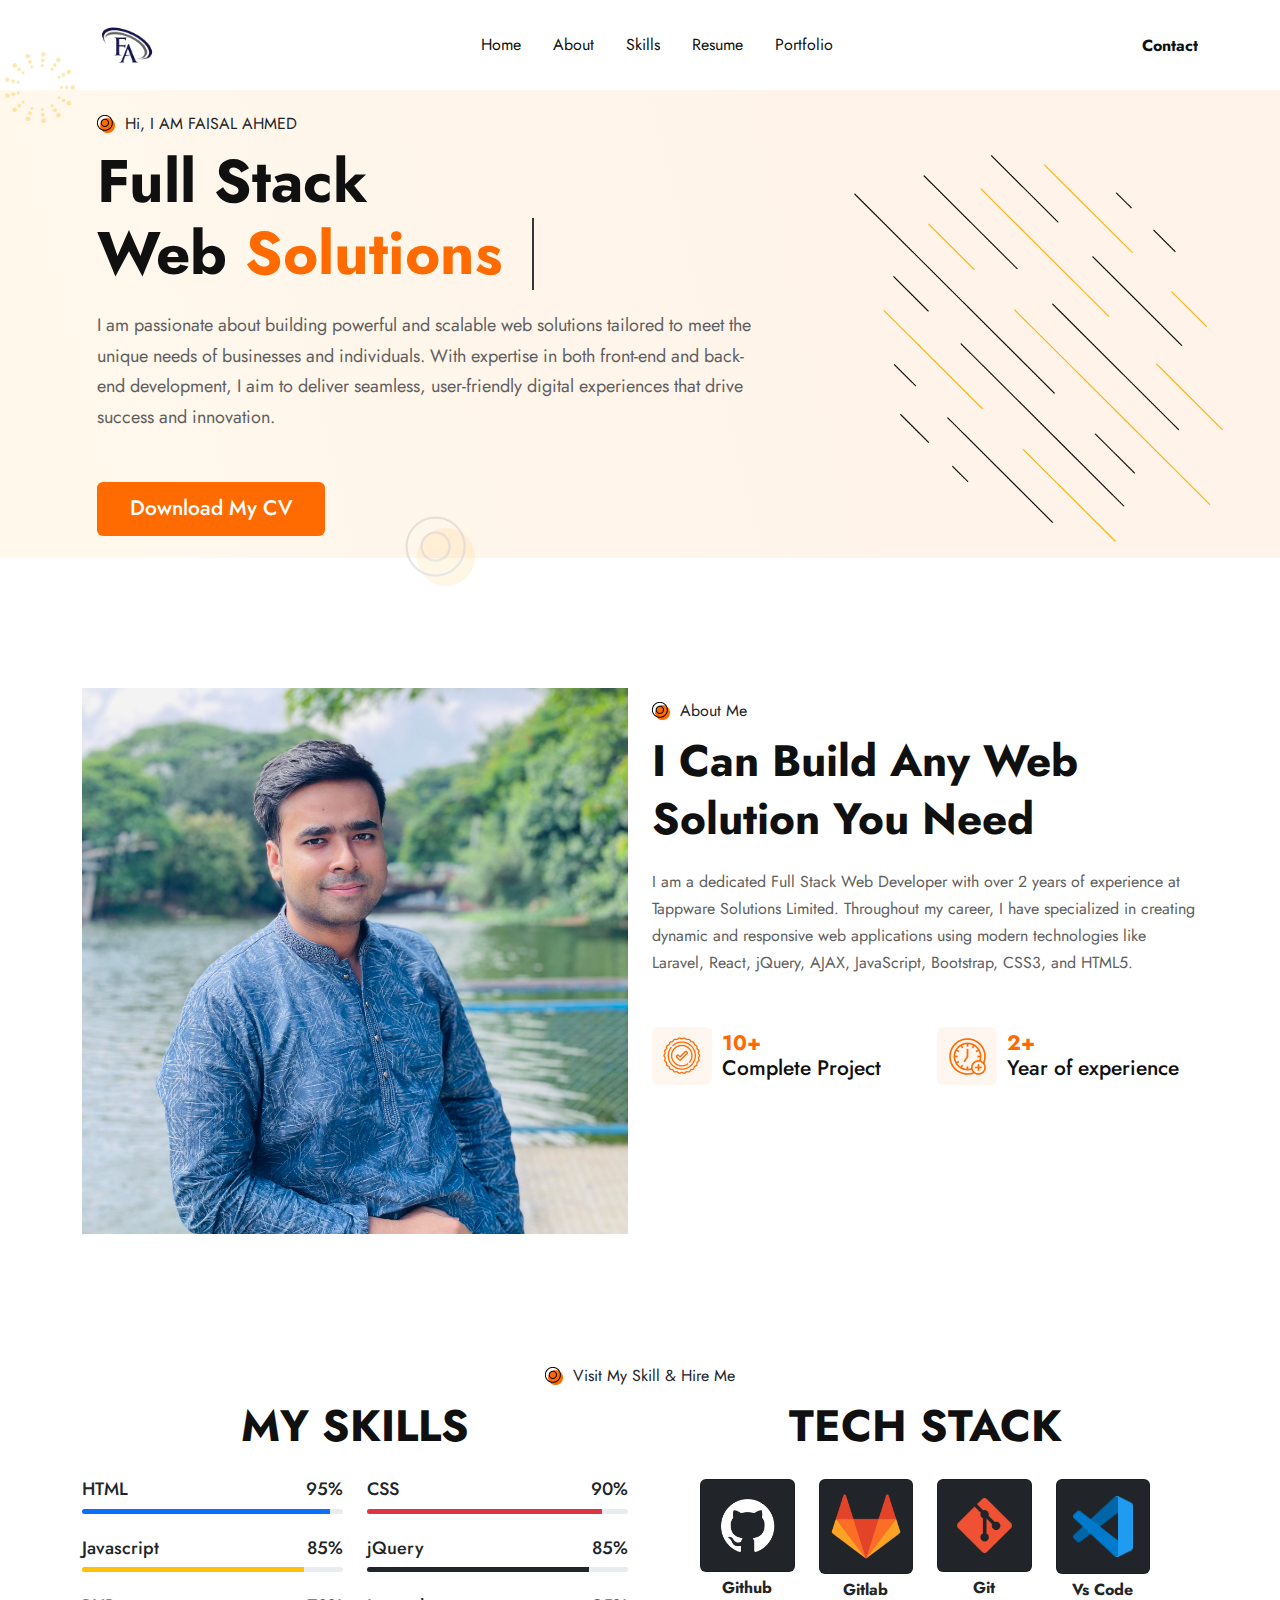
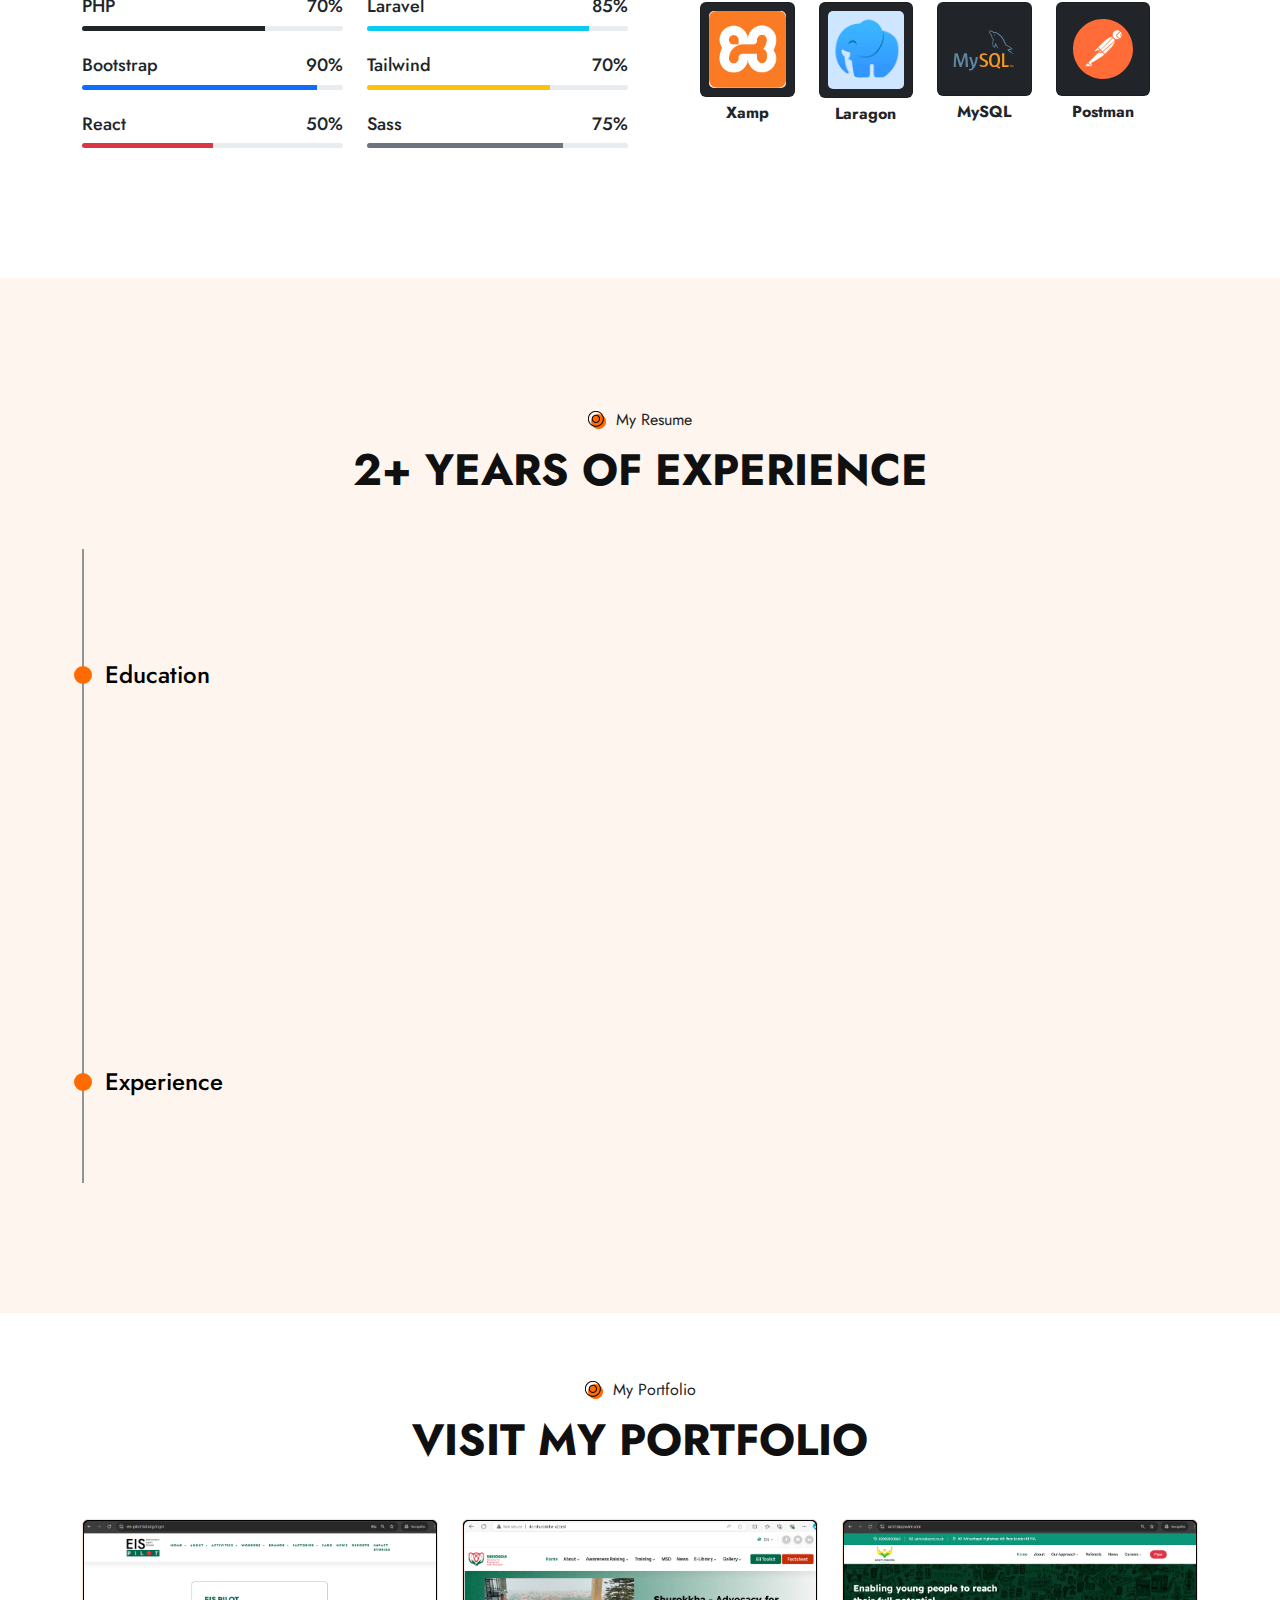
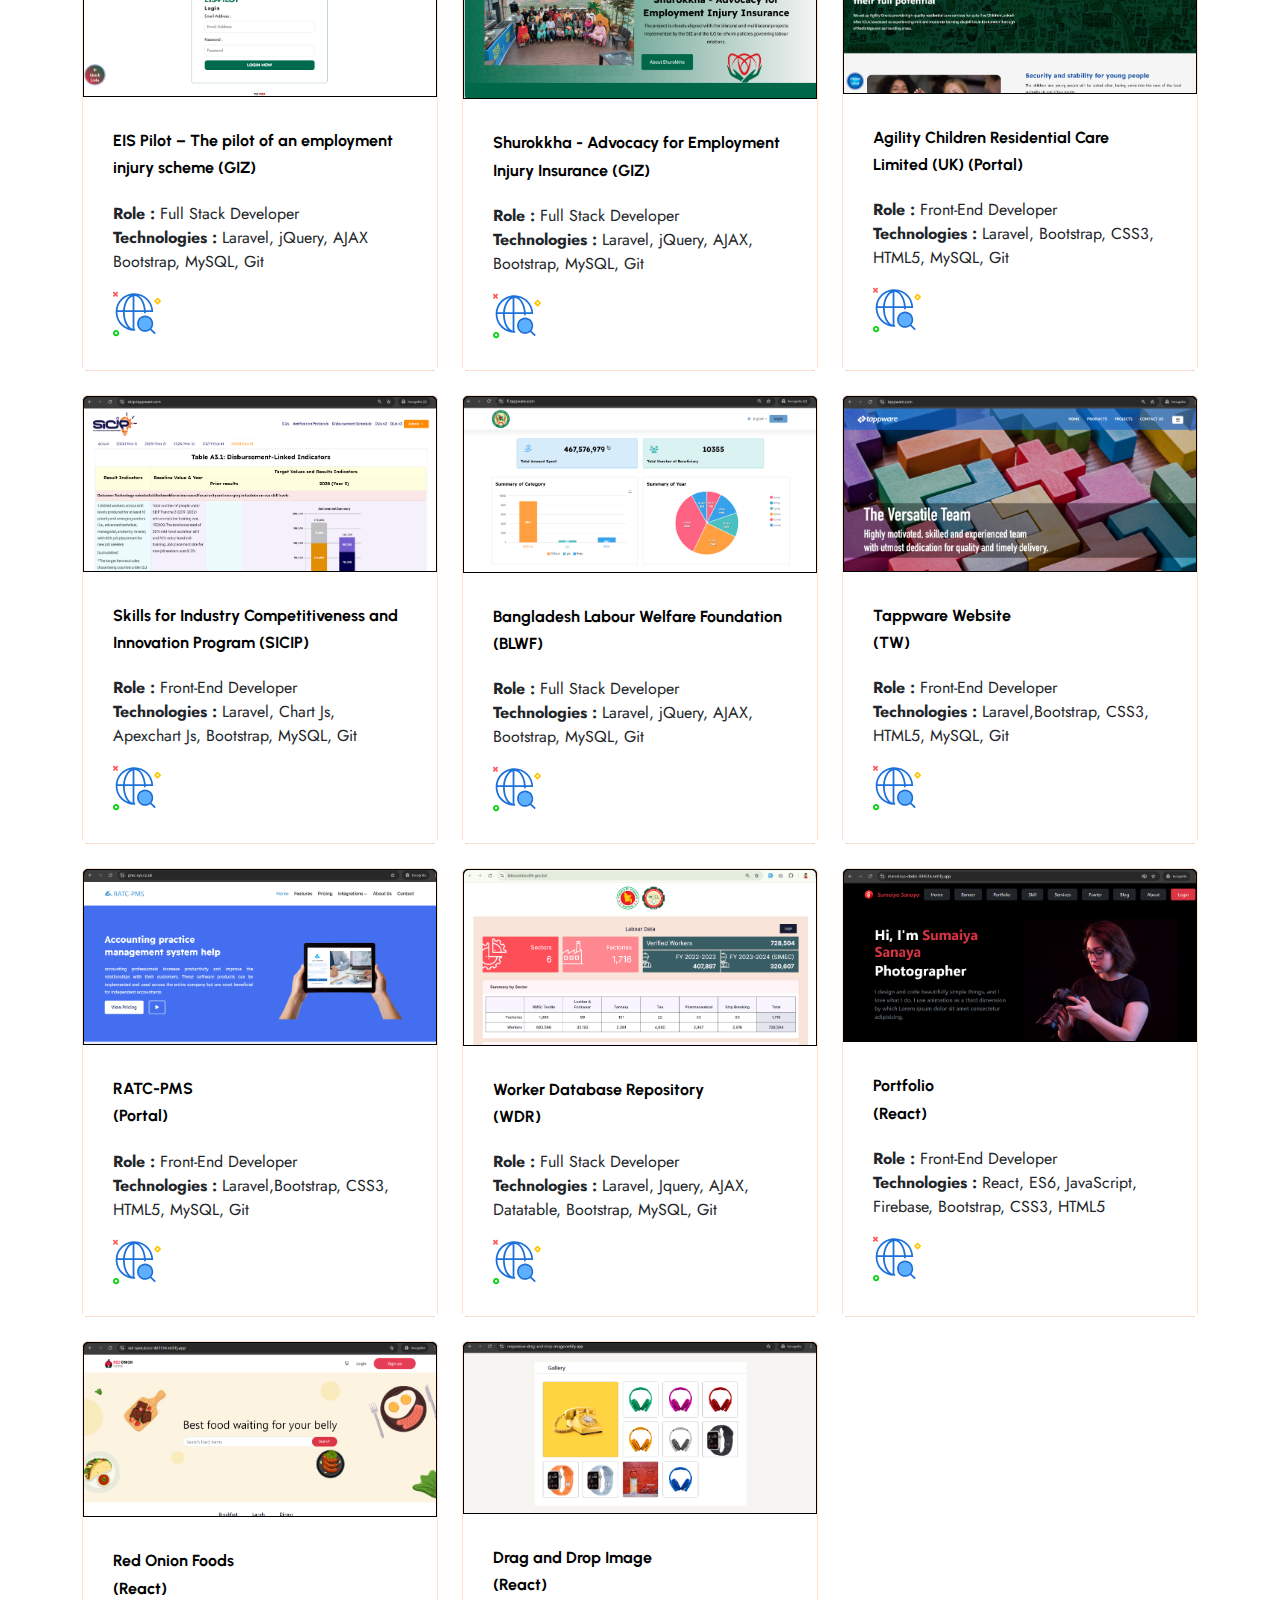
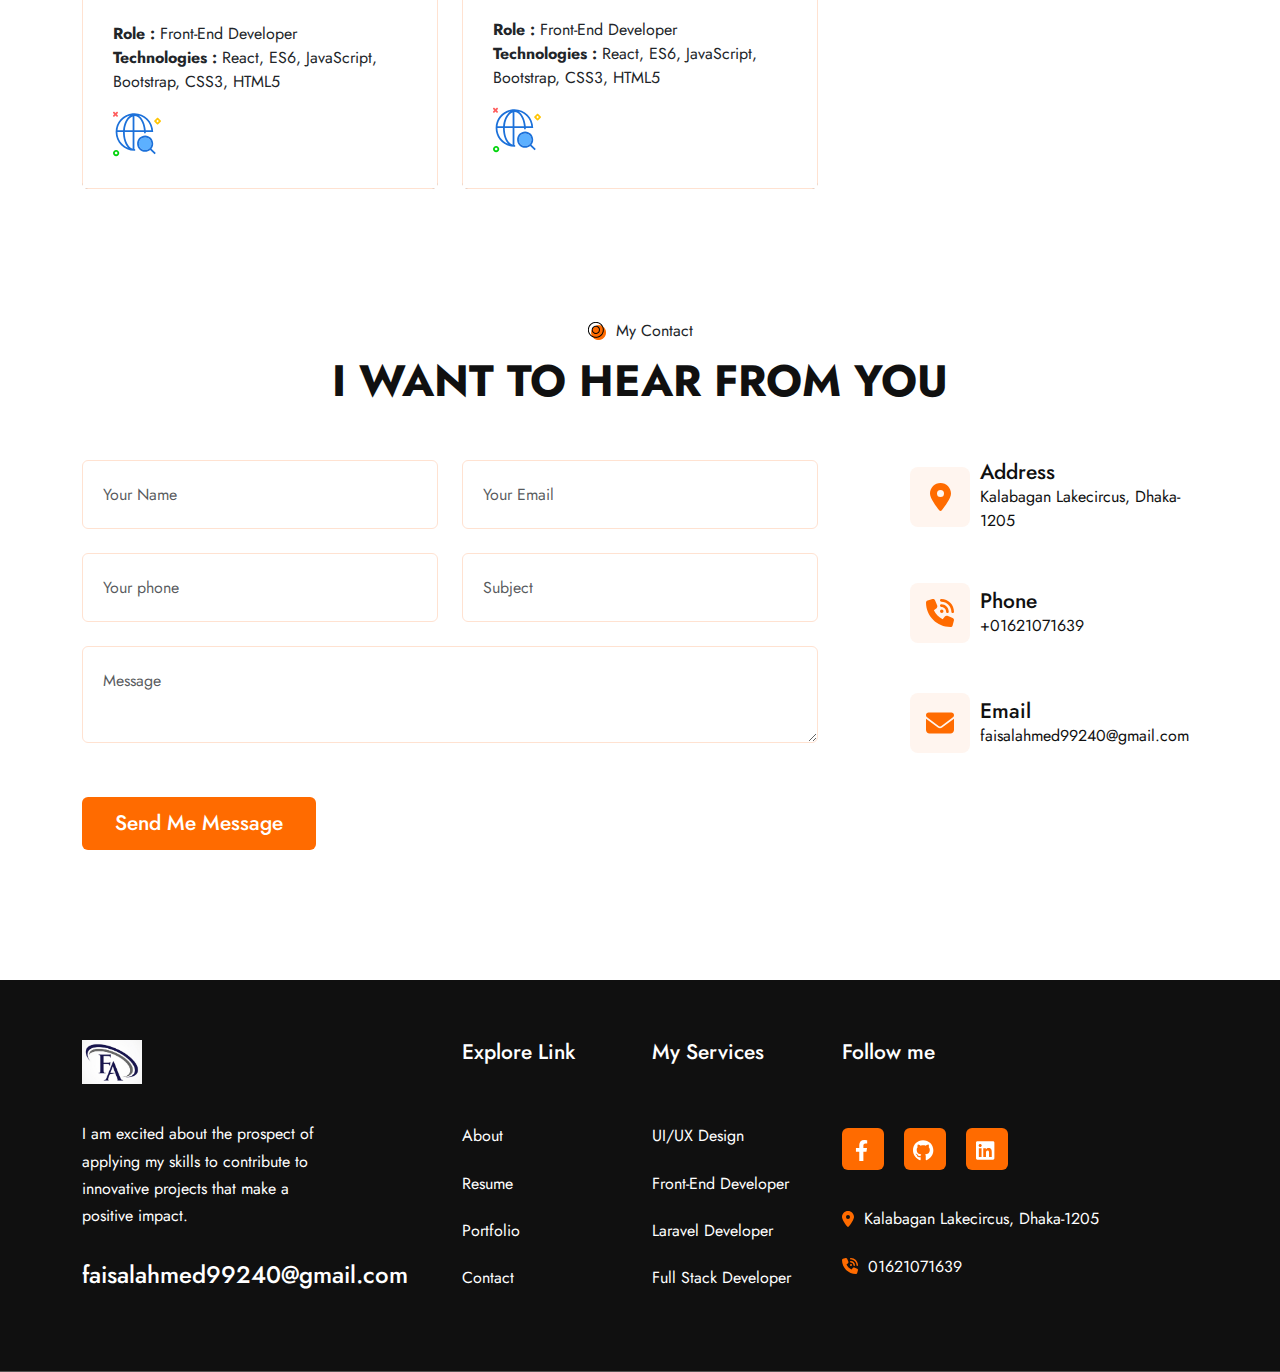
==== commit 2e0b426d: "update skill" ====
--- a/index.html
+++ b/index.html
@@ -192,7 +192,7 @@
 									<p class="secondary-black line-height-7 mt-20">
 										I am a dedicated Full Stack Web Developer with over 2 years of experience at
 										Tappware Solutions Limited. Throughout my career, I have specialized in creating
-										dynamic and responsive web applications using modern technologies like Laravel,
+										dynamic and responsive web applications using modern technologies like Laravel, React,
 										jQuery, AJAX, JavaScript, Bootstrap, CSS3, and HTML5.
 									</p>
 								</div>
--- a/css/responsive.css
+++ b/css/responsive.css
@@ -417,15 +417,16 @@
     .mean-container .mean-bar::after {
         color: #fff;
         content: "";
-        background-image: url(../img/Logo.png);
+        background-image: url(/img/logo_v5.png);
         width: 70%;
         height: 100%;
         left: 20px;
         position: absolute;
-        top: 15px;
+        /* top: 15px; */
+        top: 0px;
         background-repeat: no-repeat;
         background-position: top left;
-        background-size: 100px 40px;
+        background-size: 100px 80px;
         z-index: -1;
     }
 
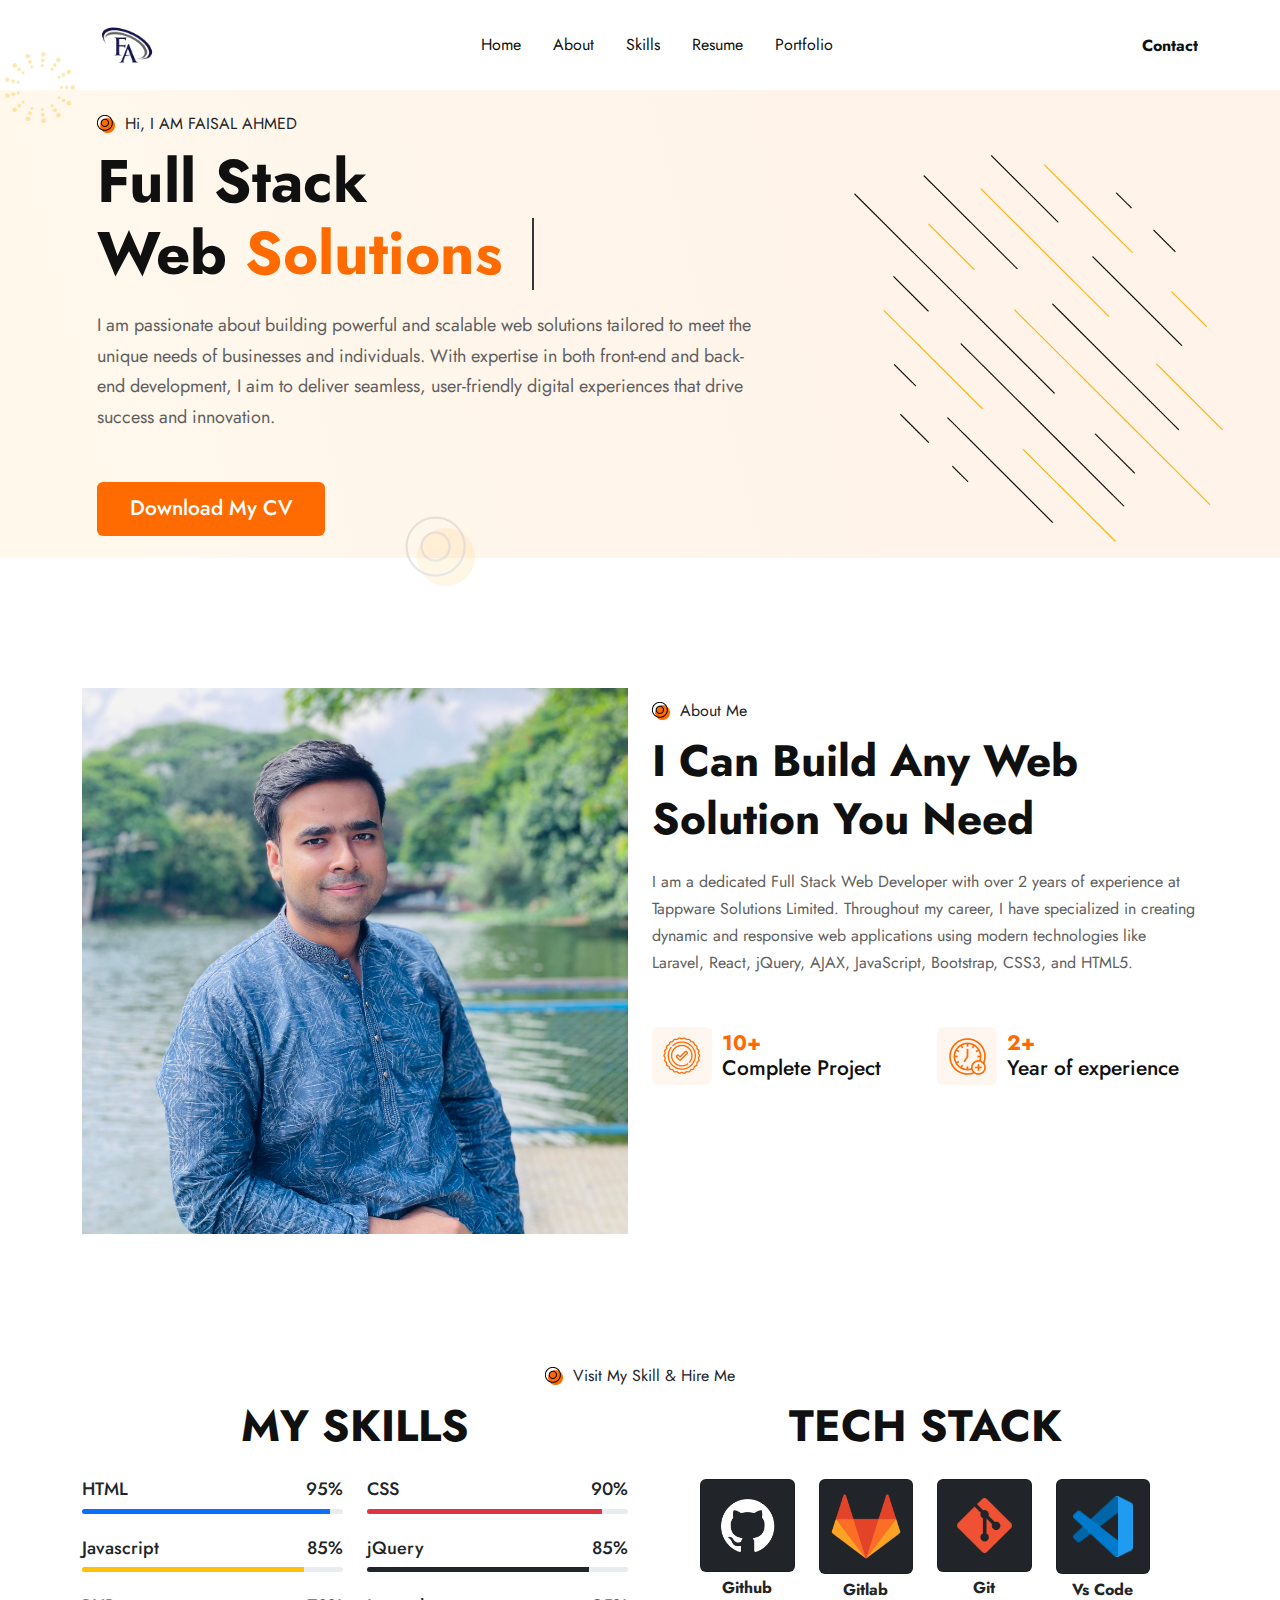
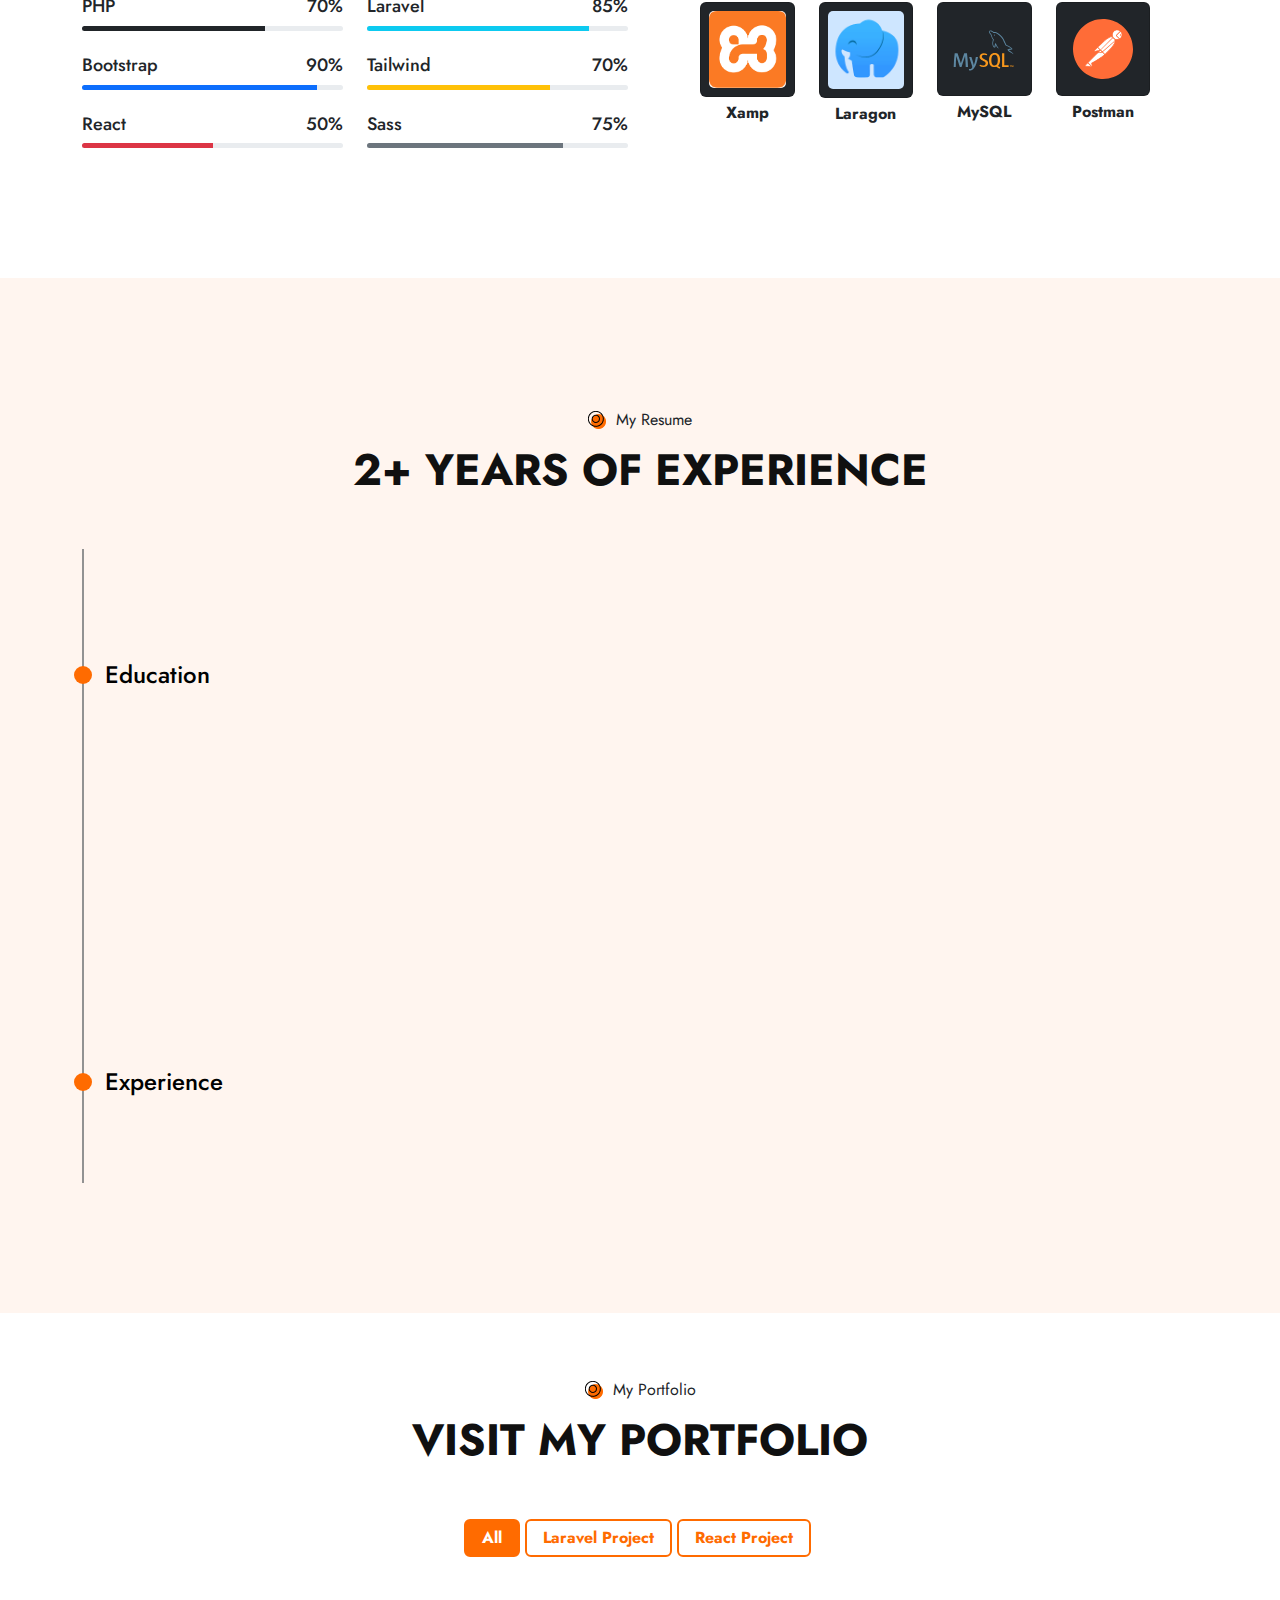
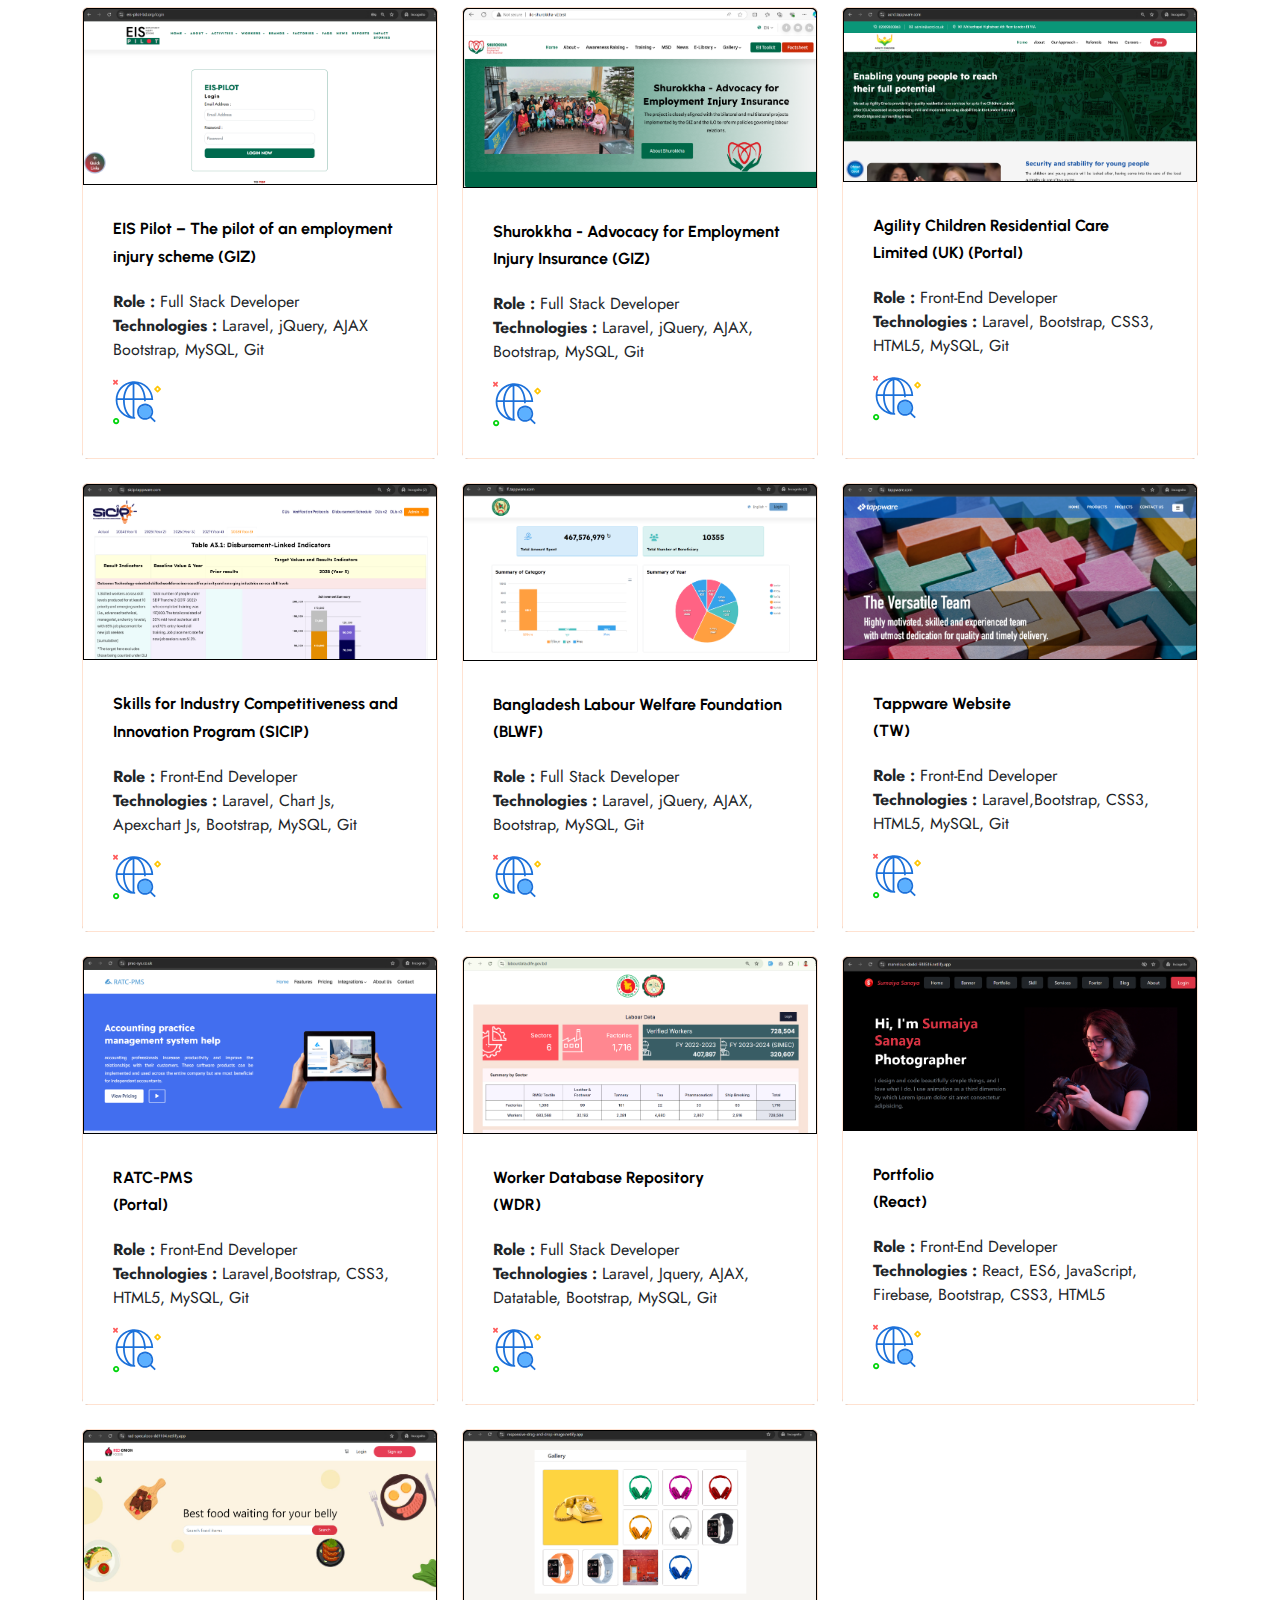
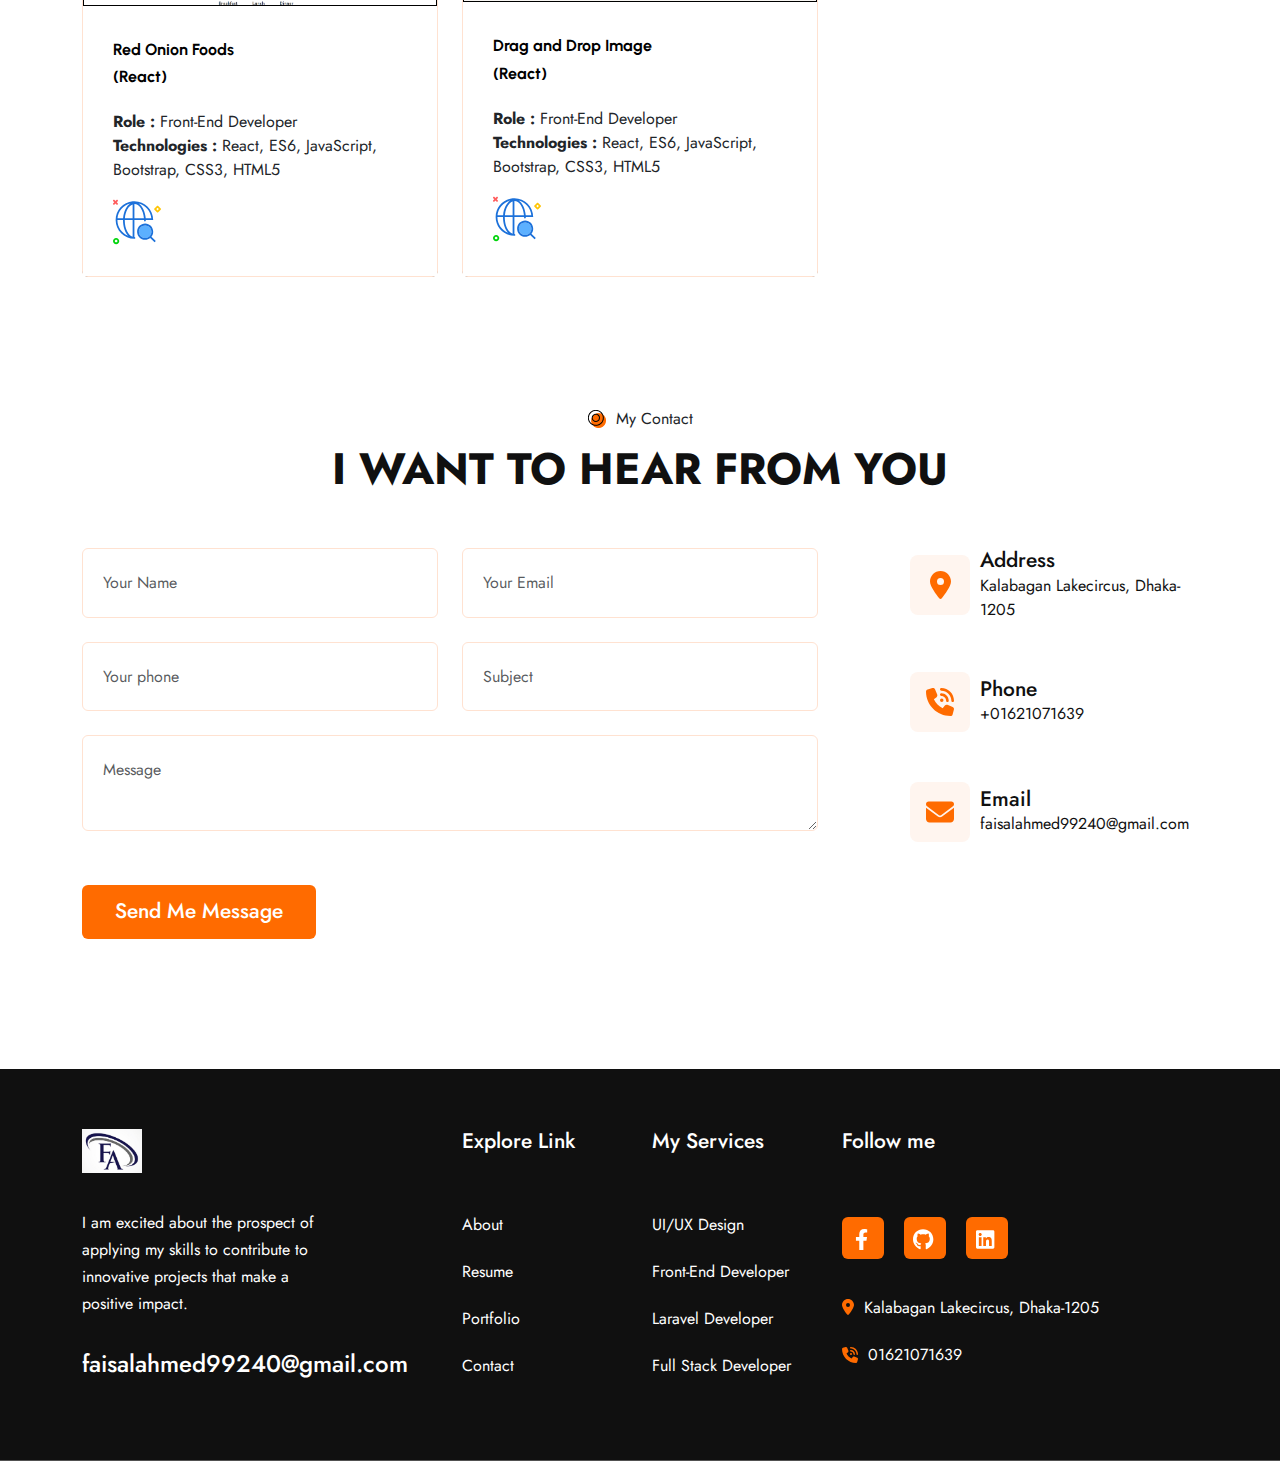
==== commit ff5ad416: "add project" ====
--- a/index.html
+++ b/index.html
@@ -192,7 +192,8 @@
 									<p class="secondary-black line-height-7 mt-20">
 										I am a dedicated Full Stack Web Developer with over 2 years of experience at
 										Tappware Solutions Limited. Throughout my career, I have specialized in creating
-										dynamic and responsive web applications using modern technologies like Laravel, React,
+										dynamic and responsive web applications using modern technologies like Laravel,
+										React,
 										jQuery, AJAX, JavaScript, Bootstrap, CSS3, and HTML5.
 									</p>
 								</div>
@@ -202,7 +203,7 @@
 											<img src="img/aboutIconOne.png" alt="about icon one">
 										</div>
 										<div class="about-complete-project">
-											<h4 class="fw-700 orange-color h4"><span class="counter">10</span>+</h4>
+											<h4 class="fw-700 orange-color h4"><span >10</span>+</h4>
 											<h4 class="fw-500 black-color h4">Complete Project</h4>
 										</div>
 									</div>
@@ -211,7 +212,7 @@
 											<img src="img/aboutIconTwo.png" alt="about icon two">
 										</div>
 										<div class="about-years-experience">
-											<h4 class="fw-700 orange-color h4"><span class="counter">2</span>+</h4>
+											<h4 class="fw-700 orange-color h4"><span >2</span>+</h4>
 											<h4 class="fw-500 black-color h4">Year of experience</h4>
 										</div>
 									</div>
@@ -617,12 +618,11 @@
 			</div>
 		</section>
 
-
-		<section id="portfolio" class="blogs">
+		<section id="portfolio" class="portfolio">
 			<div class="container">
 				<div class="row">
 					<div class="col-12">
-						<div class="blogs-wrapper">
+						<div class="portfolio-wrapper">
 							<div class="section-heading-middle">
 								<div class="sub-heading d-flex align-items-center mx-auto">
 									<img src="img/orangeDot.png" alt="orange-dot">
@@ -632,298 +632,717 @@
 									VISIT MY PORTFOLIO
 								</h2>
 							</div>
-							<div class="blogs-container row-mobile-margin mt-50">
-
-								<div class="card p-0 blog-card">
-
-									<div data-bs-toggle="modal" data-bs-target="#blogModalOne" class="img-overlay">
-										<img src="/img/project/eis-pilot-project.png"
-											class="card-img-top img-fluid blog-card-img" alt="blog image"
-											style="border: 1px solid black;">
-									</div>
-
-									<div class="card-body blog-card-body" style="background-color: white;">
-
-
-										<p style="font-weight: 700;color:black;"
-											class="p font-urbanist line-height-7 blog-card-date fw-400 mb-20">EIS Pilot
-											– The pilot of an
-											employment injury scheme (GIZ)
-										</p>
-
-
-										<p><span class="fw-bold">Role : </span>Full Stack Developer</p>
-										<p><span class="fw-bold">Technologies : </span> Laravel, jQuery, AJAX Bootstrap,
-											MySQL, Git</p>
-										<a href="https://eis-pilot-bd.org/" target="_blank">
-											<img class="mt-3" src="/img/project/web-search.svg"
-												alt="Playstore redirect button">
-										</a>
-									</div>
-								</div>
-								<div class="card p-0 blog-card">
-
-									<div data-bs-toggle="modal" data-bs-target="#blogModalOne" class="img-overlay">
-										<img src="/img/project/shurokkha-project.png"
-											class="card-img-top img-fluid blog-card-img" alt="blog image"
-											style="border: 1px solid black;">
-									</div>
-
-									<div class="card-body blog-card-body" style="background-color: white;">
-
-										<p style="font-weight: 700;color:black;"
-											class="p font-urbanist line-height-7 blog-card-date fw-400 mb-20">
-											Shurokkha - Advocacy for
-											Employment Injury Insurance (GIZ)
-										</p>
-
-
-										<p><span class="fw-bold">Role : </span>Full Stack Developer</p>
-										<p><span class="fw-bold">Technologies : </span> Laravel, jQuery, AJAX,
-											Bootstrap,
-											MySQL, Git</p>
-										<a href="https://shurokkha.com.bd/" target="_blank">
-											<img class="mt-3" src="/img/project/web-search.svg"
-												alt="Playstore redirect button">
-										</a>
-									</div>
-								</div>
-								<div class="card p-0 blog-card">
-
-									<div data-bs-toggle="modal" data-bs-target="#blogModalOne" class="img-overlay">
-										<img src="/img/project/agility-project_v3.png"
-											class="card-img-top img-fluid blog-card-img" alt="blog image"
-											style="border: 1px solid black;">
-									</div>
-
-									<div class="card-body blog-card-body" style="background-color: white;">
-
-										<p style="font-weight: 700;color:black;"
-											class="p font-urbanist line-height-7 blog-card-date fw-400 mb-20">
-											Agility Children Residential Care Limited (UK) (Portal)
-										</p>
-
-
-										<p><span class="fw-bold">Role : </span>Front-End Developer</p>
-										<p><span class="fw-bold">Technologies : </span> Laravel, Bootstrap, CSS3, HTML5,
-											MySQL, Git</p>
-										<a href="https://acrcl.tappware.com/" target="_blank">
-											<img class="mt-3" src="/img/project/web-search.svg"
-												alt="Playstore redirect button">
-										</a>
-									</div>
-								</div>
-								<div class="card p-0 blog-card">
-
-									<div data-bs-toggle="modal" data-bs-target="#blogModalOne" class="img-overlay">
-										<img src="/img/project/sicip-project.png"
-											class="card-img-top img-fluid blog-card-img" alt="blog image"
-											style="border: 1px solid black;">
-									</div>
-
-									<div class="card-body blog-card-body" style="background-color: white;">
-
-										<p style="font-weight: 700;color:black;"
-											class="p font-urbanist line-height-7 blog-card-date fw-400 mb-20">
-											Skills for Industry Competitiveness and Innovation Program (SICIP)
-										</p>
-
-
-										<p><span class="fw-bold">Role : </span>Front-End Developer</p>
-										<p><span class="fw-bold">Technologies : </span> Laravel, Chart Js, Apexchart Js,
-											Bootstrap,
-											MySQL, Git</p>
-										<a href="https://sicip.tappware.com/login" target="_blank">
-											<img class="mt-3" src="/img/project/web-search.svg"
-												alt="Playstore redirect button">
-										</a>
-									</div>
-								</div>
-								<div class="card p-0 blog-card">
-
-									<div data-bs-toggle="modal" data-bs-target="#blogModalOne" class="img-overlay">
-										<img src="/img/project/labour-project.png"
-											class="card-img-top img-fluid blog-card-img" alt="blog image"
-											style="border: 1px solid black;">
-									</div>
-
-									<div class="card-body blog-card-body" style="background-color: white;">
-
-										<p style="font-weight: 700;color:black;"
-											class="p font-urbanist line-height-7 blog-card-date fw-400 mb-20">
-											Bangladesh Labour Welfare Foundation <br> (BLWF)
-										</p>
-
-
-										<p><span class="fw-bold">Role : </span>Full Stack Developer</p>
-										<p><span class="fw-bold">Technologies : </span> Laravel, jQuery, AJAX,
-											Bootstrap,
-											MySQL, Git</p>
-										<a href="https://lf.tappware.com/" target="_blank">
-											<img class="mt-3" src="/img/project/web-search.svg"
-												alt="Playstore redirect button">
-										</a>
-									</div>
-
-								</div>
-								<div class="card p-0 blog-card">
-
-									<div data-bs-toggle="modal" data-bs-target="#blogModalOne" class="img-overlay">
-										<img src="/img/project/tappware-project.png"
-											class="card-img-top img-fluid blog-card-img" alt="blog image"
-											style="border: 1px solid black;">
-									</div>
-
-									<div class="card-body blog-card-body" style="background-color: white;">
-
-										<p style="font-weight: 700;color:black;"
-											class="p font-urbanist line-height-7 blog-card-date fw-400 mb-20">
-											Tappware Website <br> (TW)
-										</p>
-
-
-										<p><span class="fw-bold">Role : </span>Front-End Developer</p>
-										<p><span class="fw-bold">Technologies : </span> Laravel,Bootstrap, CSS3, HTML5,
-											MySQL, Git</p>
-										<a href="https://tappware.com/" target="_blank">
-											<img class="mt-3" src="/img/project/web-search.svg"
-												alt="Playstore redirect button">
-										</a>
-									</div>
-
-								</div>
-								<div class="card p-0 blog-card">
-
-									<div data-bs-toggle="modal" data-bs-target="#blogModalOne" class="img-overlay">
-										<img src="/img/project/pms-portal-project.png"
-											class="card-img-top img-fluid blog-card-img" alt="blog image"
-											style="border: 1px solid black;">
-									</div>
-
-									<div class="card-body blog-card-body" style="background-color: white;">
-
-										<p style="font-weight: 700;color:black;"
-											class="p font-urbanist line-height-7 blog-card-date fw-400 mb-20">
-											RATC-PMS <br> (Portal)
-										</p>
-
-
-										<p><span class="fw-bold">Role : </span>Front-End Developer</p>
-										<p><span class="fw-bold">Technologies : </span> Laravel,Bootstrap, CSS3, HTML5,
-											MySQL, Git</p>
-										<a href="https://prac-sys.co.uk/" target="_blank">
-											<img class="mt-3" src="/img/project/web-search.svg"
-												alt="Playstore redirect button">
-										</a>
-									</div>
-
-								</div>
-								<div class="card p-0 blog-card">
-
-									<div data-bs-toggle="modal" data-bs-target="#blogModalOne" class="img-overlay">
-										<img src="/img/project/labour-data-project.png"
-											class="card-img-top img-fluid blog-card-img" alt="blog image"
-											style="border: 1px solid black;">
-									</div>
-
-									<div class="card-body blog-card-body" style="background-color: white;">
-
-										<p style="font-weight: 700;color:black;"
-											class="p font-urbanist line-height-7 blog-card-date fw-400 mb-20">
-											Worker Database Repository <br> (WDR)
-										</p>
-
-
-										<p><span class="fw-bold">Role : </span>Full Stack Developer</p>
-										<p><span class="fw-bold">Technologies : </span> Laravel, Jquery, AJAX,
-											Datatable, Bootstrap,
-											MySQL, Git</p>
-										<a href="https://labourdata.dife.gov.bd/" target="_blank">
-											<img class="mt-3" src="/img/project/web-search.svg"
-												alt="Playstore redirect button">
-										</a>
-									</div>
-
-								</div>
-								<div class="card p-0 blog-card">
-
-									<div data-bs-toggle="modal" data-bs-target="#blogModalOne" class="img-overlay">
-										<img src="/img/project/portfolio-project.png"
-											class="card-img-top img-fluid blog-card-img" alt="blog image"
-											style="border: 1px solid black;">
-									</div>
-
-									<div class="card-body blog-card-body" style="background-color: white;">
-
-										<p style="font-weight: 700;color:black;"
-											class="p font-urbanist line-height-7 blog-card-date fw-400 mb-20">
-											Portfolio <br>
-											(React)
-										</p>
-
-
-										<p><span class="fw-bold">Role : </span>Front-End Developer</p>
-										<p><span class="fw-bold">Technologies : </span>React, ES6, JavaScript, Firebase, Bootstrap, CSS3, HTML5</p>
-										<a href="https://marvelous-dodol-988516.netlify.app/" target="_blank">
-											<img class="mt-3" src="/img/project/web-search.svg"
-												alt="Playstore redirect button">
-										</a>
-									</div>
-
-								</div>
-								<div class="card p-0 blog-card">
-
-									<div data-bs-toggle="modal" data-bs-target="#blogModalOne" class="img-overlay">
-										<img src="/img/project/restaurent.png"
-											class="card-img-top img-fluid blog-card-img" alt="blog image"
-											style="border: 1px solid black;">
-									</div>
-
-									<div class="card-body blog-card-body" style="background-color: white;">
-
-										<p style="font-weight: 700;color:black;"
-											class="p font-urbanist line-height-7 blog-card-date fw-400 mb-20">
-											Red Onion Foods<br>
-											(React)
-										</p>
-
-
-										<p><span class="fw-bold">Role : </span>Front-End Developer</p>
-										<p><span class="fw-bold">Technologies : </span>React, ES6, JavaScript, Bootstrap, CSS3, HTML5</p>
-										<a href="https://rad-speculoos-dd1104.netlify.app/" target="_blank">
-											<img class="mt-3" src="/img/project/web-search.svg"
-												alt="Playstore redirect button">
-										</a>
-									</div>
-
-								</div>
-								<div class="card p-0 blog-card">
-
-									<div data-bs-toggle="modal" data-bs-target="#blogModalOne" class="img-overlay">
-										<img src="/img/project/drag-and-drop.png"
-											class="card-img-top img-fluid blog-card-img" alt="blog image"
-											style="border: 1px solid black;">
-									</div>
-
-									<div class="card-body blog-card-body" style="background-color: white;">
-
-										<p style="font-weight: 700;color:black;"
-											class="p font-urbanist line-height-7 blog-card-date fw-400 mb-20">
-											Drag and Drop Image <br>
-											(React)
-										</p>
-
-
-										<p><span class="fw-bold">Role : </span>Front-End Developer</p>
-										<p><span class="fw-bold">Technologies : </span>React, ES6, JavaScript, Bootstrap, CSS3, HTML5</p>
-										<a href="https://responsive-drag-and-drop-image.netlify.app/" target="_blank">
-											<img class="mt-3" src="/img/project/web-search.svg"
-												alt="Playstore redirect button">
-										</a>
-									</div>
-
-								</div>
-
+							<ul class="mt-50  nav nav-pills mb-3 justify-content-center" id="pills-tab" role="tablist">
+								<li class="nav-item" role="presentation">
+									<button class="nav-link active" id="pills-all-tab" data-bs-toggle="pill"
+										data-bs-target="#pills-all" type="button" role="tab" aria-controls="pills-all"
+										aria-selected="true">All</button>
+								</li>
+								<li class="nav-item" role="presentation">
+									<button class="nav-link" id="pills-laravel-tab" data-bs-toggle="pill"
+										data-bs-target="#pills-laravel" type="button" role="tab"
+										aria-controls="pills-laravel" aria-selected="false">Laravel Project</button>
+								</li>
+								<li class="nav-item" role="presentation">
+									<button class="nav-link" id="pills-react-tab" data-bs-toggle="pill"
+										data-bs-target="#pills-react" type="button" role="tab"
+										aria-controls="pills-react" aria-selected="false">React Project</button>
+								</li>
+							</ul>
+							<div class="tab-content" id="pills-tabContent">
+								<div class="tab-pane fade show active" id="pills-all" role="tabpanel"
+									aria-labelledby="pills-all-tab">
+									<div class="blogs-container row-mobile-margin mt-50">
+										<div class="card p-0 blog-card">
+
+											<div data-bs-toggle="modal" data-bs-target="#blogModalOne"
+												class="img-overlay">
+												<img src="/img/project/eis-pilot-project.png"
+													class="card-img-top img-fluid blog-card-img" alt="blog image"
+													style="border: 1px solid black;">
+											</div>
+
+											<div class="card-body blog-card-body" style="background-color: white;">
+
+
+												<p style="font-weight: 700;color:black;"
+													class="p font-urbanist line-height-7 blog-card-date fw-400 mb-20">
+													EIS Pilot
+													– The pilot of an
+													employment injury scheme (GIZ)
+												</p>
+
+
+												<p><span class="fw-bold">Role : </span>Full Stack Developer</p>
+												<p><span class="fw-bold">Technologies : </span> Laravel, jQuery, AJAX
+													Bootstrap,
+													MySQL, Git</p>
+												<a href="https://eis-pilot-bd.org/" target="_blank">
+													<img class="mt-3" src="/img/project/web-search.svg"
+														alt="Playstore redirect button">
+												</a>
+											</div>
+										</div>
+										<div class="card p-0 blog-card">
+
+											<div data-bs-toggle="modal" data-bs-target="#blogModalOne"
+												class="img-overlay">
+												<img src="/img/project/shurokkha-project.png"
+													class="card-img-top img-fluid blog-card-img" alt="blog image"
+													style="border: 1px solid black;">
+											</div>
+
+											<div class="card-body blog-card-body" style="background-color: white;">
+
+												<p style="font-weight: 700;color:black;"
+													class="p font-urbanist line-height-7 blog-card-date fw-400 mb-20">
+													Shurokkha - Advocacy for
+													Employment Injury Insurance (GIZ)
+												</p>
+
+
+												<p><span class="fw-bold">Role : </span>Full Stack Developer</p>
+												<p><span class="fw-bold">Technologies : </span> Laravel, jQuery, AJAX,
+													Bootstrap,
+													MySQL, Git</p>
+												<a href="https://shurokkha.com.bd/" target="_blank">
+													<img class="mt-3" src="/img/project/web-search.svg"
+														alt="Playstore redirect button">
+												</a>
+											</div>
+										</div>
+										<div class="card p-0 blog-card">
+
+											<div data-bs-toggle="modal" data-bs-target="#blogModalOne"
+												class="img-overlay">
+												<img src="/img/project/agility-project_v3.png"
+													class="card-img-top img-fluid blog-card-img" alt="blog image"
+													style="border: 1px solid black;">
+											</div>
+
+											<div class="card-body blog-card-body" style="background-color: white;">
+
+												<p style="font-weight: 700;color:black;"
+													class="p font-urbanist line-height-7 blog-card-date fw-400 mb-20">
+													Agility Children Residential Care Limited (UK) (Portal)
+												</p>
+
+
+												<p><span class="fw-bold">Role : </span>Front-End Developer</p>
+												<p><span class="fw-bold">Technologies : </span> Laravel, Bootstrap,
+													CSS3, HTML5,
+													MySQL, Git</p>
+												<a href="https://acrcl.tappware.com/" target="_blank">
+													<img class="mt-3" src="/img/project/web-search.svg"
+														alt="Playstore redirect button">
+												</a>
+											</div>
+										</div>
+										<div class="card p-0 blog-card">
+
+											<div data-bs-toggle="modal" data-bs-target="#blogModalOne"
+												class="img-overlay">
+												<img src="/img/project/sicip-project.png"
+													class="card-img-top img-fluid blog-card-img" alt="blog image"
+													style="border: 1px solid black;">
+											</div>
+
+											<div class="card-body blog-card-body" style="background-color: white;">
+
+												<p style="font-weight: 700;color:black;"
+													class="p font-urbanist line-height-7 blog-card-date fw-400 mb-20">
+													Skills for Industry Competitiveness and Innovation Program (SICIP)
+												</p>
+
+
+												<p><span class="fw-bold">Role : </span>Front-End Developer</p>
+												<p><span class="fw-bold">Technologies : </span> Laravel, Chart Js,
+													Apexchart Js,
+													Bootstrap,
+													MySQL, Git</p>
+												<a href="https://sicip.tappware.com/login" target="_blank">
+													<img class="mt-3" src="/img/project/web-search.svg"
+														alt="Playstore redirect button">
+												</a>
+											</div>
+										</div>
+										<div class="card p-0 blog-card">
+
+											<div data-bs-toggle="modal" data-bs-target="#blogModalOne"
+												class="img-overlay">
+												<img src="/img/project/labour-project.png"
+													class="card-img-top img-fluid blog-card-img" alt="blog image"
+													style="border: 1px solid black;">
+											</div>
+
+											<div class="card-body blog-card-body" style="background-color: white;">
+
+												<p style="font-weight: 700;color:black;"
+													class="p font-urbanist line-height-7 blog-card-date fw-400 mb-20">
+													Bangladesh Labour Welfare Foundation <br> (BLWF)
+												</p>
+
+
+												<p><span class="fw-bold">Role : </span>Full Stack Developer</p>
+												<p><span class="fw-bold">Technologies : </span> Laravel, jQuery, AJAX,
+													Bootstrap,
+													MySQL, Git</p>
+												<a href="https://lf.tappware.com/" target="_blank">
+													<img class="mt-3" src="/img/project/web-search.svg"
+														alt="Playstore redirect button">
+												</a>
+											</div>
+
+										</div>
+										<div class="card p-0 blog-card">
+
+											<div data-bs-toggle="modal" data-bs-target="#blogModalOne"
+												class="img-overlay">
+												<img src="/img/project/tappware-project.png"
+													class="card-img-top img-fluid blog-card-img" alt="blog image"
+													style="border: 1px solid black;">
+											</div>
+
+											<div class="card-body blog-card-body" style="background-color: white;">
+
+												<p style="font-weight: 700;color:black;"
+													class="p font-urbanist line-height-7 blog-card-date fw-400 mb-20">
+													Tappware Website <br> (TW)
+												</p>
+
+
+												<p><span class="fw-bold">Role : </span>Front-End Developer</p>
+												<p><span class="fw-bold">Technologies : </span> Laravel,Bootstrap, CSS3,
+													HTML5,
+													MySQL, Git</p>
+												<a href="https://tappware.com/" target="_blank">
+													<img class="mt-3" src="/img/project/web-search.svg"
+														alt="Playstore redirect button">
+												</a>
+											</div>
+
+										</div>
+										<div class="card p-0 blog-card">
+
+											<div data-bs-toggle="modal" data-bs-target="#blogModalOne"
+												class="img-overlay">
+												<img src="/img/project/pms-portal-project.png"
+													class="card-img-top img-fluid blog-card-img" alt="blog image"
+													style="border: 1px solid black;">
+											</div>
+
+											<div class="card-body blog-card-body" style="background-color: white;">
+
+												<p style="font-weight: 700;color:black;"
+													class="p font-urbanist line-height-7 blog-card-date fw-400 mb-20">
+													RATC-PMS <br> (Portal)
+												</p>
+
+
+												<p><span class="fw-bold">Role : </span>Front-End Developer</p>
+												<p><span class="fw-bold">Technologies : </span> Laravel,Bootstrap, CSS3,
+													HTML5,
+													MySQL, Git</p>
+												<a href="https://prac-sys.co.uk/" target="_blank">
+													<img class="mt-3" src="/img/project/web-search.svg"
+														alt="Playstore redirect button">
+												</a>
+											</div>
+
+										</div>
+										<div class="card p-0 blog-card">
+
+											<div data-bs-toggle="modal" data-bs-target="#blogModalOne"
+												class="img-overlay">
+												<img src="/img/project/labour-data-project.png"
+													class="card-img-top img-fluid blog-card-img" alt="blog image"
+													style="border: 1px solid black;">
+											</div>
+
+											<div class="card-body blog-card-body" style="background-color: white;">
+
+												<p style="font-weight: 700;color:black;"
+													class="p font-urbanist line-height-7 blog-card-date fw-400 mb-20">
+													Worker Database Repository <br> (WDR)
+												</p>
+
+
+												<p><span class="fw-bold">Role : </span>Full Stack Developer</p>
+												<p><span class="fw-bold">Technologies : </span> Laravel, Jquery, AJAX,
+													Datatable, Bootstrap,
+													MySQL, Git</p>
+												<a href="https://labourdata.dife.gov.bd/" target="_blank">
+													<img class="mt-3" src="/img/project/web-search.svg"
+														alt="Playstore redirect button">
+												</a>
+											</div>
+
+										</div>
+										<div class="card p-0 blog-card">
+
+											<div data-bs-toggle="modal" data-bs-target="#blogModalOne"
+												class="img-overlay">
+												<img src="/img/project/portfolio-project.png"
+													class="card-img-top img-fluid blog-card-img" alt="blog image"
+													style="border: 1px solid black;">
+											</div>
+
+											<div class="card-body blog-card-body" style="background-color: white;">
+
+												<p style="font-weight: 700;color:black;"
+													class="p font-urbanist line-height-7 blog-card-date fw-400 mb-20">
+													Portfolio <br>
+													(React)
+												</p>
+
+
+												<p><span class="fw-bold">Role : </span>Front-End Developer</p>
+												<p><span class="fw-bold">Technologies : </span>React, ES6, JavaScript,
+													Firebase, Bootstrap, CSS3, HTML5</p>
+												<a href="https://marvelous-dodol-988516.netlify.app/" target="_blank">
+													<img class="mt-3" src="/img/project/web-search.svg"
+														alt="Playstore redirect button">
+												</a>
+											</div>
+
+										</div>
+										<div class="card p-0 blog-card">
+
+											<div data-bs-toggle="modal" data-bs-target="#blogModalOne"
+												class="img-overlay">
+												<img src="/img/project/restaurent.png"
+													class="card-img-top img-fluid blog-card-img" alt="blog image"
+													style="border: 1px solid black;">
+											</div>
+
+											<div class="card-body blog-card-body" style="background-color: white;">
+
+												<p style="font-weight: 700;color:black;"
+													class="p font-urbanist line-height-7 blog-card-date fw-400 mb-20">
+													Red Onion Foods<br>
+													(React)
+												</p>
+
+
+												<p><span class="fw-bold">Role : </span>Front-End Developer</p>
+												<p><span class="fw-bold">Technologies : </span>React, ES6, JavaScript,
+													Bootstrap, CSS3, HTML5</p>
+												<a href="https://rad-speculoos-dd1104.netlify.app/" target="_blank">
+													<img class="mt-3" src="/img/project/web-search.svg"
+														alt="Playstore redirect button">
+												</a>
+											</div>
+
+										</div>
+										<div class="card p-0 blog-card">
+
+											<div data-bs-toggle="modal" data-bs-target="#blogModalOne"
+												class="img-overlay">
+												<img src="/img/project/drag-and-drop.png"
+													class="card-img-top img-fluid blog-card-img" alt="blog image"
+													style="border: 1px solid black;">
+											</div>
+
+											<div class="card-body blog-card-body" style="background-color: white;">
+
+												<p style="font-weight: 700;color:black;"
+													class="p font-urbanist line-height-7 blog-card-date fw-400 mb-20">
+													Drag and Drop Image <br>
+													(React)
+												</p>
+
+
+												<p><span class="fw-bold">Role : </span>Front-End Developer</p>
+												<p><span class="fw-bold">Technologies : </span>React, ES6, JavaScript,
+													Bootstrap, CSS3, HTML5</p>
+												<a href="https://responsive-drag-and-drop-image.netlify.app/"
+													target="_blank">
+													<img class="mt-3" src="/img/project/web-search.svg"
+														alt="Playstore redirect button">
+												</a>
+											</div>
+
+										</div>
+									</div>
+								</div>
+								<div class="tab-pane fade" id="pills-laravel" role="tabpanel"
+									aria-labelledby="pills-laravel-tab">
+									<div class="blogs-container row-mobile-margin mt-50">
+										<div class="card p-0 blog-card">
+
+											<div data-bs-toggle="modal" data-bs-target="#blogModalOne"
+												class="img-overlay">
+												<img src="/img/project/eis-pilot-project.png"
+													class="card-img-top img-fluid blog-card-img" alt="blog image"
+													style="border: 1px solid black;">
+											</div>
+
+											<div class="card-body blog-card-body" style="background-color: white;">
+
+
+												<p style="font-weight: 700;color:black;"
+													class="p font-urbanist line-height-7 blog-card-date fw-400 mb-20">
+													EIS Pilot
+													– The pilot of an
+													employment injury scheme (GIZ)
+												</p>
+
+
+												<p><span class="fw-bold">Role : </span>Full Stack Developer</p>
+												<p><span class="fw-bold">Technologies : </span> Laravel, jQuery, AJAX
+													Bootstrap,
+													MySQL, Git</p>
+												<a href="https://eis-pilot-bd.org/" target="_blank">
+													<img class="mt-3" src="/img/project/web-search.svg"
+														alt="Playstore redirect button">
+												</a>
+											</div>
+										</div>
+										<div class="card p-0 blog-card">
+
+											<div data-bs-toggle="modal" data-bs-target="#blogModalOne"
+												class="img-overlay">
+												<img src="/img/project/shurokkha-project.png"
+													class="card-img-top img-fluid blog-card-img" alt="blog image"
+													style="border: 1px solid black;">
+											</div>
+
+											<div class="card-body blog-card-body" style="background-color: white;">
+
+												<p style="font-weight: 700;color:black;"
+													class="p font-urbanist line-height-7 blog-card-date fw-400 mb-20">
+													Shurokkha - Advocacy for
+													Employment Injury Insurance (GIZ)
+												</p>
+
+
+												<p><span class="fw-bold">Role : </span>Full Stack Developer</p>
+												<p><span class="fw-bold">Technologies : </span> Laravel, jQuery, AJAX,
+													Bootstrap,
+													MySQL, Git</p>
+												<a href="https://shurokkha.com.bd/" target="_blank">
+													<img class="mt-3" src="/img/project/web-search.svg"
+														alt="Playstore redirect button">
+												</a>
+											</div>
+										</div>
+										<div class="card p-0 blog-card">
+
+											<div data-bs-toggle="modal" data-bs-target="#blogModalOne"
+												class="img-overlay">
+												<img src="/img/project/agility-project_v3.png"
+													class="card-img-top img-fluid blog-card-img" alt="blog image"
+													style="border: 1px solid black;">
+											</div>
+
+											<div class="card-body blog-card-body" style="background-color: white;">
+
+												<p style="font-weight: 700;color:black;"
+													class="p font-urbanist line-height-7 blog-card-date fw-400 mb-20">
+													Agility Children Residential Care Limited (UK) (Portal)
+												</p>
+
+
+												<p><span class="fw-bold">Role : </span>Front-End Developer</p>
+												<p><span class="fw-bold">Technologies : </span> Laravel, Bootstrap,
+													CSS3, HTML5,
+													MySQL, Git</p>
+												<a href="https://acrcl.tappware.com/" target="_blank">
+													<img class="mt-3" src="/img/project/web-search.svg"
+														alt="Playstore redirect button">
+												</a>
+											</div>
+										</div>
+										<div class="card p-0 blog-card">
+
+											<div data-bs-toggle="modal" data-bs-target="#blogModalOne"
+												class="img-overlay">
+												<img src="/img/project/sicip-project.png"
+													class="card-img-top img-fluid blog-card-img" alt="blog image"
+													style="border: 1px solid black;">
+											</div>
+
+											<div class="card-body blog-card-body" style="background-color: white;">
+
+												<p style="font-weight: 700;color:black;"
+													class="p font-urbanist line-height-7 blog-card-date fw-400 mb-20">
+													Skills for Industry Competitiveness and Innovation Program (SICIP)
+												</p>
+
+
+												<p><span class="fw-bold">Role : </span>Front-End Developer</p>
+												<p><span class="fw-bold">Technologies : </span> Laravel, Chart Js,
+													Apexchart Js,
+													Bootstrap,
+													MySQL, Git</p>
+												<a href="https://sicip.tappware.com/login" target="_blank">
+													<img class="mt-3" src="/img/project/web-search.svg"
+														alt="Playstore redirect button">
+												</a>
+											</div>
+										</div>
+										<div class="card p-0 blog-card">
+
+											<div data-bs-toggle="modal" data-bs-target="#blogModalOne"
+												class="img-overlay">
+												<img src="/img/project/labour-project.png"
+													class="card-img-top img-fluid blog-card-img" alt="blog image"
+													style="border: 1px solid black;">
+											</div>
+
+											<div class="card-body blog-card-body" style="background-color: white;">
+
+												<p style="font-weight: 700;color:black;"
+													class="p font-urbanist line-height-7 blog-card-date fw-400 mb-20">
+													Bangladesh Labour Welfare Foundation <br> (BLWF)
+												</p>
+
+
+												<p><span class="fw-bold">Role : </span>Full Stack Developer</p>
+												<p><span class="fw-bold">Technologies : </span> Laravel, jQuery, AJAX,
+													Bootstrap,
+													MySQL, Git</p>
+												<a href="https://lf.tappware.com/" target="_blank">
+													<img class="mt-3" src="/img/project/web-search.svg"
+														alt="Playstore redirect button">
+												</a>
+											</div>
+
+										</div>
+										<div class="card p-0 blog-card">
+
+											<div data-bs-toggle="modal" data-bs-target="#blogModalOne"
+												class="img-overlay">
+												<img src="/img/project/tappware-project.png"
+													class="card-img-top img-fluid blog-card-img" alt="blog image"
+													style="border: 1px solid black;">
+											</div>
+
+											<div class="card-body blog-card-body" style="background-color: white;">
+
+												<p style="font-weight: 700;color:black;"
+													class="p font-urbanist line-height-7 blog-card-date fw-400 mb-20">
+													Tappware Website <br> (TW)
+												</p>
+
+
+												<p><span class="fw-bold">Role : </span>Front-End Developer</p>
+												<p><span class="fw-bold">Technologies : </span> Laravel,Bootstrap, CSS3,
+													HTML5,
+													MySQL, Git</p>
+												<a href="https://tappware.com/" target="_blank">
+													<img class="mt-3" src="/img/project/web-search.svg"
+														alt="Playstore redirect button">
+												</a>
+											</div>
+
+										</div>
+										<div class="card p-0 blog-card">
+
+											<div data-bs-toggle="modal" data-bs-target="#blogModalOne"
+												class="img-overlay">
+												<img src="/img/project/pms-portal-project.png"
+													class="card-img-top img-fluid blog-card-img" alt="blog image"
+													style="border: 1px solid black;">
+											</div>
+
+											<div class="card-body blog-card-body" style="background-color: white;">
+
+												<p style="font-weight: 700;color:black;"
+													class="p font-urbanist line-height-7 blog-card-date fw-400 mb-20">
+													RATC-PMS <br> (Portal)
+												</p>
+
+
+												<p><span class="fw-bold">Role : </span>Front-End Developer</p>
+												<p><span class="fw-bold">Technologies : </span> Laravel,Bootstrap, CSS3,
+													HTML5,
+													MySQL, Git</p>
+												<a href="https://prac-sys.co.uk/" target="_blank">
+													<img class="mt-3" src="/img/project/web-search.svg"
+														alt="Playstore redirect button">
+												</a>
+											</div>
+
+										</div>
+										<div class="card p-0 blog-card">
+
+											<div data-bs-toggle="modal" data-bs-target="#blogModalOne"
+												class="img-overlay">
+												<img src="/img/project/labour-data-project.png"
+													class="card-img-top img-fluid blog-card-img" alt="blog image"
+													style="border: 1px solid black;">
+											</div>
+
+											<div class="card-body blog-card-body" style="background-color: white;">
+
+												<p style="font-weight: 700;color:black;"
+													class="p font-urbanist line-height-7 blog-card-date fw-400 mb-20">
+													Worker Database Repository <br> (WDR)
+												</p>
+
+
+												<p><span class="fw-bold">Role : </span>Full Stack Developer</p>
+												<p><span class="fw-bold">Technologies : </span> Laravel, Jquery, AJAX,
+													Datatable, Bootstrap,
+													MySQL, Git</p>
+												<a href="https://labourdata.dife.gov.bd/" target="_blank">
+													<img class="mt-3" src="/img/project/web-search.svg"
+														alt="Playstore redirect button">
+												</a>
+											</div>
+
+										</div>
+									</div>
+								</div>
+								<div class="tab-pane fade" id="pills-react" role="tabpanel"
+									aria-labelledby="pills-react-tab">
+									<div class="blogs-container row-mobile-margin mt-50">
+										<div class="card p-0 blog-card">
+
+											<div data-bs-toggle="modal" data-bs-target="#blogModalOne"
+												class="img-overlay">
+												<img src="/img/project/portfolio-project.png"
+													class="card-img-top img-fluid blog-card-img" alt="blog image"
+													style="border: 1px solid black;">
+											</div>
+
+											<div class="card-body blog-card-body" style="background-color: white;">
+
+												<p style="font-weight: 700;color:black;"
+													class="p font-urbanist line-height-7 blog-card-date fw-400 mb-20">
+													Portfolio <br>
+													(React)
+												</p>
+
+
+												<p><span class="fw-bold">Role : </span>Front-End Developer</p>
+												<p><span class="fw-bold">Technologies : </span>React, ES6, JavaScript,
+													Firebase, Bootstrap, CSS3, HTML5</p>
+												<a href="https://marvelous-dodol-988516.netlify.app/" target="_blank">
+													<img class="mt-3" src="/img/project/web-search.svg"
+														alt="Playstore redirect button">
+												</a>
+											</div>
+
+										</div>
+										<div class="card p-0 blog-card">
+
+											<div data-bs-toggle="modal" data-bs-target="#blogModalOne"
+												class="img-overlay">
+												<img src="/img/project/restaurent.png"
+													class="card-img-top img-fluid blog-card-img" alt="blog image"
+													style="border: 1px solid black;">
+											</div>
+
+											<div class="card-body blog-card-body" style="background-color: white;">
+
+												<p style="font-weight: 700;color:black;"
+													class="p font-urbanist line-height-7 blog-card-date fw-400 mb-20">
+													Red Onion Foods<br>
+													(React)
+												</p>
+
+
+												<p><span class="fw-bold">Role : </span>Front-End Developer</p>
+												<p><span class="fw-bold">Technologies : </span>React, ES6, JavaScript,
+													Bootstrap, CSS3, HTML5</p>
+												<a href="https://rad-speculoos-dd1104.netlify.app/" target="_blank">
+													<img class="mt-3" src="/img/project/web-search.svg"
+														alt="Playstore redirect button">
+												</a>
+											</div>
+
+										</div>
+										<div class="card p-0 blog-card">
+
+											<div data-bs-toggle="modal" data-bs-target="#blogModalOne"
+												class="img-overlay">
+												<img src="/img/project/drag-and-drop.png"
+													class="card-img-top img-fluid blog-card-img" alt="blog image"
+													style="border: 1px solid black;">
+											</div>
+
+											<div class="card-body blog-card-body" style="background-color: white;">
+
+												<p style="font-weight: 700;color:black;"
+													class="p font-urbanist line-height-7 blog-card-date fw-400 mb-20">
+													Drag and Drop Image <br>
+													(React)
+												</p>
+
+
+												<p><span class="fw-bold">Role : </span>Front-End Developer</p>
+												<p><span class="fw-bold">Technologies : </span>React, ES6, JavaScript,
+													Bootstrap, CSS3, HTML5</p>
+												<a href="https://responsive-drag-and-drop-image.netlify.app/"
+													target="_blank">
+													<img class="mt-3" src="/img/project/web-search.svg"
+														alt="Playstore redirect button">
+												</a>
+											</div>
+
+										</div>
+										<div class="card p-0 blog-card">
+
+											<div data-bs-toggle="modal" data-bs-target="#blogModalOne"
+												class="img-overlay">
+												<img src="/img/project/Rceipe-calories.png"
+													class="card-img-top img-fluid blog-card-img" alt="blog image"
+													style="border: 1px solid black;">
+											</div>
+
+											<div class="card-body blog-card-body" style="background-color: white;">
+
+												<p style="font-weight: 700;color:black;"
+													class="p font-urbanist line-height-7 blog-card-date fw-400 mb-20">
+													Recipe Calories <br>
+													(React)
+												</p>
+
+
+												<p><span class="fw-bold">Role : </span>Front-End Developer</p>
+												<p><span class="fw-bold">Technologies : </span>React, ES6, JavaScript,
+													Tailwind, CSS3, HTML5</p>
+												<a href="https://receipes-calories.netlify.app/"
+													target="_blank">
+													<img class="mt-3" src="/img/project/web-search.svg"
+														alt="Playstore redirect button">
+												</a>
+											</div>
+
+										</div>
+										<div class="card p-0 blog-card">
+
+											<div data-bs-toggle="modal" data-bs-target="#blogModalOne"
+												class="img-overlay">
+												<img src="/img/project/sharee-bazar.png"
+													class="card-img-top img-fluid blog-card-img" alt="blog image"
+													style="border: 1px solid black;">
+											</div>
+
+											<div class="card-body blog-card-body" style="background-color: white;">
+
+												<p style="font-weight: 700;color:black;"
+													class="p font-urbanist line-height-7 blog-card-date fw-400 mb-20">
+													Sharee Bazar <br>
+													(React)
+												</p>
+
+
+												<p><span class="fw-bold">Role : </span>Front-End Developer</p>
+												<p><span class="fw-bold">Technologies : </span>React, ES6, JavaScript,
+													Tailwind, CSS3, HTML5</p>
+												<a href="https://bright-lebkuchen-c66bf3.netlify.app/"
+													target="_blank">
+													<img class="mt-3" src="/img/project/web-search.svg"
+														alt="Playstore redirect button">
+												</a>
+											</div>
+
+										</div>
+									</div>
+								</div>
 							</div>
 						</div>
 					</div>
@@ -1159,6 +1578,320 @@
 			</div>
 		</section>
 
+		<section id="portfolio" class="blogs d-none">
+			<div class="container">
+				<div class="row">
+					<div class="col-12">
+						<div class="blogs-wrapper">
+							<div class="section-heading-middle">
+								<div class="sub-heading d-flex align-items-center mx-auto">
+									<img src="img/orangeDot.png" alt="orange-dot">
+									<p>My Portfolio</p>
+								</div>
+								<h2 class="black-color line-height-3 h2 text-uppercase text-center">
+									VISIT MY PORTFOLIO
+								</h2>
+							</div>
+							<div class="blogs-container row-mobile-margin mt-50">
+								<div class="card p-0 blog-card">
+
+									<div data-bs-toggle="modal" data-bs-target="#blogModalOne" class="img-overlay">
+										<img src="/img/project/eis-pilot-project.png"
+											class="card-img-top img-fluid blog-card-img" alt="blog image"
+											style="border: 1px solid black;">
+									</div>
+
+									<div class="card-body blog-card-body" style="background-color: white;">
+
+
+										<p style="font-weight: 700;color:black;"
+											class="p font-urbanist line-height-7 blog-card-date fw-400 mb-20">EIS Pilot
+											– The pilot of an
+											employment injury scheme (GIZ)
+										</p>
+
+
+										<p><span class="fw-bold">Role : </span>Full Stack Developer</p>
+										<p><span class="fw-bold">Technologies : </span> Laravel, jQuery, AJAX Bootstrap,
+											MySQL, Git</p>
+										<a href="https://eis-pilot-bd.org/" target="_blank">
+											<img class="mt-3" src="/img/project/web-search.svg"
+												alt="Playstore redirect button">
+										</a>
+									</div>
+								</div>
+								<div class="card p-0 blog-card">
+
+									<div data-bs-toggle="modal" data-bs-target="#blogModalOne" class="img-overlay">
+										<img src="/img/project/shurokkha-project.png"
+											class="card-img-top img-fluid blog-card-img" alt="blog image"
+											style="border: 1px solid black;">
+									</div>
+
+									<div class="card-body blog-card-body" style="background-color: white;">
+
+										<p style="font-weight: 700;color:black;"
+											class="p font-urbanist line-height-7 blog-card-date fw-400 mb-20">
+											Shurokkha - Advocacy for
+											Employment Injury Insurance (GIZ)
+										</p>
+
+
+										<p><span class="fw-bold">Role : </span>Full Stack Developer</p>
+										<p><span class="fw-bold">Technologies : </span> Laravel, jQuery, AJAX,
+											Bootstrap,
+											MySQL, Git</p>
+										<a href="https://shurokkha.com.bd/" target="_blank">
+											<img class="mt-3" src="/img/project/web-search.svg"
+												alt="Playstore redirect button">
+										</a>
+									</div>
+								</div>
+								<div class="card p-0 blog-card">
+
+									<div data-bs-toggle="modal" data-bs-target="#blogModalOne" class="img-overlay">
+										<img src="/img/project/agility-project_v3.png"
+											class="card-img-top img-fluid blog-card-img" alt="blog image"
+											style="border: 1px solid black;">
+									</div>
+
+									<div class="card-body blog-card-body" style="background-color: white;">
+
+										<p style="font-weight: 700;color:black;"
+											class="p font-urbanist line-height-7 blog-card-date fw-400 mb-20">
+											Agility Children Residential Care Limited (UK) (Portal)
+										</p>
+
+
+										<p><span class="fw-bold">Role : </span>Front-End Developer</p>
+										<p><span class="fw-bold">Technologies : </span> Laravel, Bootstrap, CSS3, HTML5,
+											MySQL, Git</p>
+										<a href="https://acrcl.tappware.com/" target="_blank">
+											<img class="mt-3" src="/img/project/web-search.svg"
+												alt="Playstore redirect button">
+										</a>
+									</div>
+								</div>
+								<div class="card p-0 blog-card">
+
+									<div data-bs-toggle="modal" data-bs-target="#blogModalOne" class="img-overlay">
+										<img src="/img/project/sicip-project.png"
+											class="card-img-top img-fluid blog-card-img" alt="blog image"
+											style="border: 1px solid black;">
+									</div>
+
+									<div class="card-body blog-card-body" style="background-color: white;">
+
+										<p style="font-weight: 700;color:black;"
+											class="p font-urbanist line-height-7 blog-card-date fw-400 mb-20">
+											Skills for Industry Competitiveness and Innovation Program (SICIP)
+										</p>
+
+
+										<p><span class="fw-bold">Role : </span>Front-End Developer</p>
+										<p><span class="fw-bold">Technologies : </span> Laravel, Chart Js, Apexchart Js,
+											Bootstrap,
+											MySQL, Git</p>
+										<a href="https://sicip.tappware.com/login" target="_blank">
+											<img class="mt-3" src="/img/project/web-search.svg"
+												alt="Playstore redirect button">
+										</a>
+									</div>
+								</div>
+								<div class="card p-0 blog-card">
+
+									<div data-bs-toggle="modal" data-bs-target="#blogModalOne" class="img-overlay">
+										<img src="/img/project/labour-project.png"
+											class="card-img-top img-fluid blog-card-img" alt="blog image"
+											style="border: 1px solid black;">
+									</div>
+
+									<div class="card-body blog-card-body" style="background-color: white;">
+
+										<p style="font-weight: 700;color:black;"
+											class="p font-urbanist line-height-7 blog-card-date fw-400 mb-20">
+											Bangladesh Labour Welfare Foundation <br> (BLWF)
+										</p>
+
+
+										<p><span class="fw-bold">Role : </span>Full Stack Developer</p>
+										<p><span class="fw-bold">Technologies : </span> Laravel, jQuery, AJAX,
+											Bootstrap,
+											MySQL, Git</p>
+										<a href="https://lf.tappware.com/" target="_blank">
+											<img class="mt-3" src="/img/project/web-search.svg"
+												alt="Playstore redirect button">
+										</a>
+									</div>
+
+								</div>
+								<div class="card p-0 blog-card">
+
+									<div data-bs-toggle="modal" data-bs-target="#blogModalOne" class="img-overlay">
+										<img src="/img/project/tappware-project.png"
+											class="card-img-top img-fluid blog-card-img" alt="blog image"
+											style="border: 1px solid black;">
+									</div>
+
+									<div class="card-body blog-card-body" style="background-color: white;">
+
+										<p style="font-weight: 700;color:black;"
+											class="p font-urbanist line-height-7 blog-card-date fw-400 mb-20">
+											Tappware Website <br> (TW)
+										</p>
+
+
+										<p><span class="fw-bold">Role : </span>Front-End Developer</p>
+										<p><span class="fw-bold">Technologies : </span> Laravel,Bootstrap, CSS3, HTML5,
+											MySQL, Git</p>
+										<a href="https://tappware.com/" target="_blank">
+											<img class="mt-3" src="/img/project/web-search.svg"
+												alt="Playstore redirect button">
+										</a>
+									</div>
+
+								</div>
+								<div class="card p-0 blog-card">
+
+									<div data-bs-toggle="modal" data-bs-target="#blogModalOne" class="img-overlay">
+										<img src="/img/project/pms-portal-project.png"
+											class="card-img-top img-fluid blog-card-img" alt="blog image"
+											style="border: 1px solid black;">
+									</div>
+
+									<div class="card-body blog-card-body" style="background-color: white;">
+
+										<p style="font-weight: 700;color:black;"
+											class="p font-urbanist line-height-7 blog-card-date fw-400 mb-20">
+											RATC-PMS <br> (Portal)
+										</p>
+
+
+										<p><span class="fw-bold">Role : </span>Front-End Developer</p>
+										<p><span class="fw-bold">Technologies : </span> Laravel,Bootstrap, CSS3, HTML5,
+											MySQL, Git</p>
+										<a href="https://prac-sys.co.uk/" target="_blank">
+											<img class="mt-3" src="/img/project/web-search.svg"
+												alt="Playstore redirect button">
+										</a>
+									</div>
+
+								</div>
+								<div class="card p-0 blog-card">
+
+									<div data-bs-toggle="modal" data-bs-target="#blogModalOne" class="img-overlay">
+										<img src="/img/project/labour-data-project.png"
+											class="card-img-top img-fluid blog-card-img" alt="blog image"
+											style="border: 1px solid black;">
+									</div>
+
+									<div class="card-body blog-card-body" style="background-color: white;">
+
+										<p style="font-weight: 700;color:black;"
+											class="p font-urbanist line-height-7 blog-card-date fw-400 mb-20">
+											Worker Database Repository <br> (WDR)
+										</p>
+
+
+										<p><span class="fw-bold">Role : </span>Full Stack Developer</p>
+										<p><span class="fw-bold">Technologies : </span> Laravel, Jquery, AJAX,
+											Datatable, Bootstrap,
+											MySQL, Git</p>
+										<a href="https://labourdata.dife.gov.bd/" target="_blank">
+											<img class="mt-3" src="/img/project/web-search.svg"
+												alt="Playstore redirect button">
+										</a>
+									</div>
+
+								</div>
+								<div class="card p-0 blog-card">
+
+									<div data-bs-toggle="modal" data-bs-target="#blogModalOne" class="img-overlay">
+										<img src="/img/project/portfolio-project.png"
+											class="card-img-top img-fluid blog-card-img" alt="blog image"
+											style="border: 1px solid black;">
+									</div>
+
+									<div class="card-body blog-card-body" style="background-color: white;">
+
+										<p style="font-weight: 700;color:black;"
+											class="p font-urbanist line-height-7 blog-card-date fw-400 mb-20">
+											Portfolio <br>
+											(React)
+										</p>
+
+
+										<p><span class="fw-bold">Role : </span>Front-End Developer</p>
+										<p><span class="fw-bold">Technologies : </span>React, ES6, JavaScript, Firebase,
+											Bootstrap, CSS3, HTML5</p>
+										<a href="https://marvelous-dodol-988516.netlify.app/" target="_blank">
+											<img class="mt-3" src="/img/project/web-search.svg"
+												alt="Playstore redirect button">
+										</a>
+									</div>
+
+								</div>
+								<div class="card p-0 blog-card">
+
+									<div data-bs-toggle="modal" data-bs-target="#blogModalOne" class="img-overlay">
+										<img src="/img/project/restaurent.png"
+											class="card-img-top img-fluid blog-card-img" alt="blog image"
+											style="border: 1px solid black;">
+									</div>
+
+									<div class="card-body blog-card-body" style="background-color: white;">
+
+										<p style="font-weight: 700;color:black;"
+											class="p font-urbanist line-height-7 blog-card-date fw-400 mb-20">
+											Red Onion Foods<br>
+											(React)
+										</p>
+
+
+										<p><span class="fw-bold">Role : </span>Front-End Developer</p>
+										<p><span class="fw-bold">Technologies : </span>React, ES6, JavaScript,
+											Bootstrap, CSS3, HTML5</p>
+										<a href="https://rad-speculoos-dd1104.netlify.app/" target="_blank">
+											<img class="mt-3" src="/img/project/web-search.svg"
+												alt="Playstore redirect button">
+										</a>
+									</div>
+
+								</div>
+								<div class="card p-0 blog-card">
+
+									<div data-bs-toggle="modal" data-bs-target="#blogModalOne" class="img-overlay">
+										<img src="/img/project/drag-and-drop.png"
+											class="card-img-top img-fluid blog-card-img" alt="blog image"
+											style="border: 1px solid black;">
+									</div>
+
+									<div class="card-body blog-card-body" style="background-color: white;">
+
+										<p style="font-weight: 700;color:black;"
+											class="p font-urbanist line-height-7 blog-card-date fw-400 mb-20">
+											Drag and Drop Image <br>
+											(React)
+										</p>
+
+
+										<p><span class="fw-bold">Role : </span>Front-End Developer</p>
+										<p><span class="fw-bold">Technologies : </span>React, ES6, JavaScript,
+											Bootstrap, CSS3, HTML5</p>
+										<a href="https://responsive-drag-and-drop-image.netlify.app/" target="_blank">
+											<img class="mt-3" src="/img/project/web-search.svg"
+												alt="Playstore redirect button">
+										</a>
+									</div>
+
+								</div>
+							</div>
+						</div>
+					</div>
+				</div>
+			</div>
+		</section>
+
 	</main>
 
 
--- a/css/style.css
+++ b/css/style.css
@@ -3184,4 +3184,19 @@
 
 .card{
     background-color: black;
+}
+
+.nav-pills .nav-link{
+    background-color: white;
+    color: #FF6B00;
+    font-weight: 700;
+    border: 2px solid #FF6B00;
+    margin-right: 5px;
+}
+
+.nav-pills .nav-link.active{
+    background-color: #FF6B00;
+    color: white;
+    font-weight: 700;
+    border: 2px solid #FF6B00;
 }